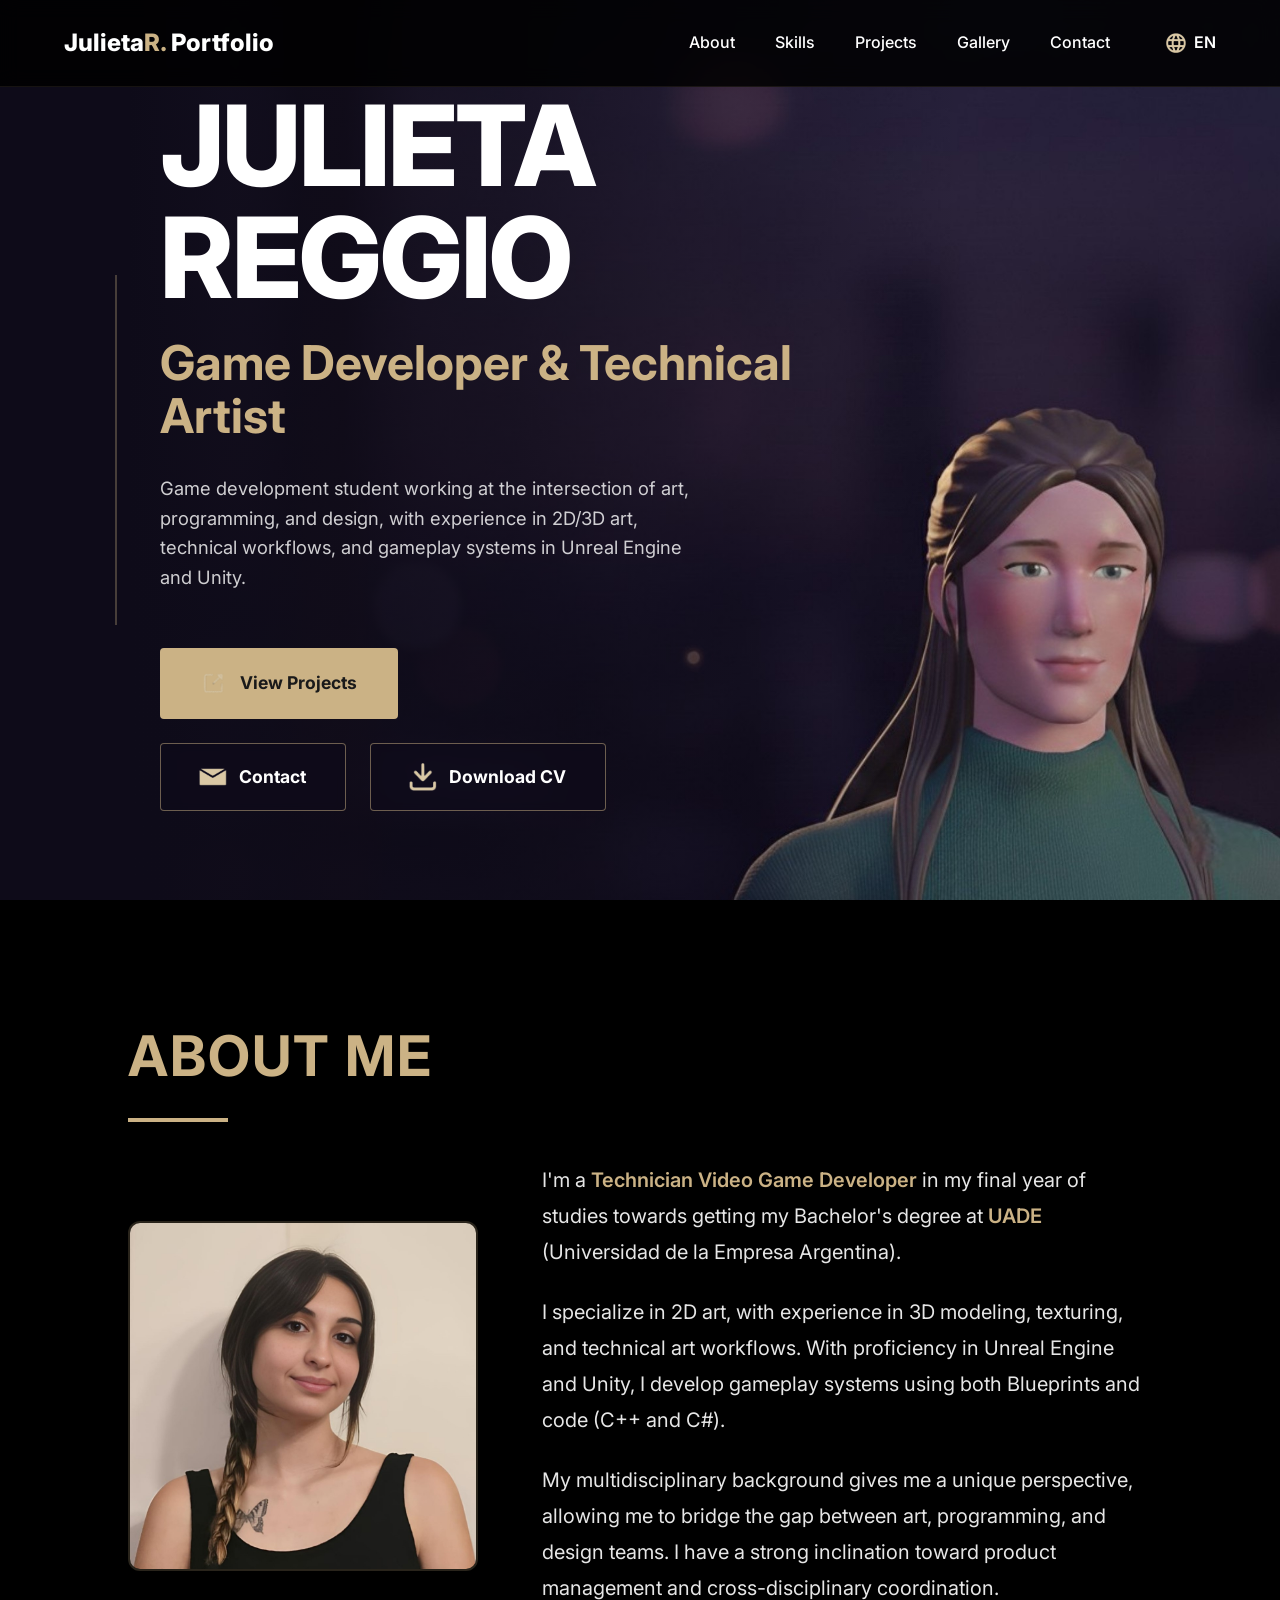
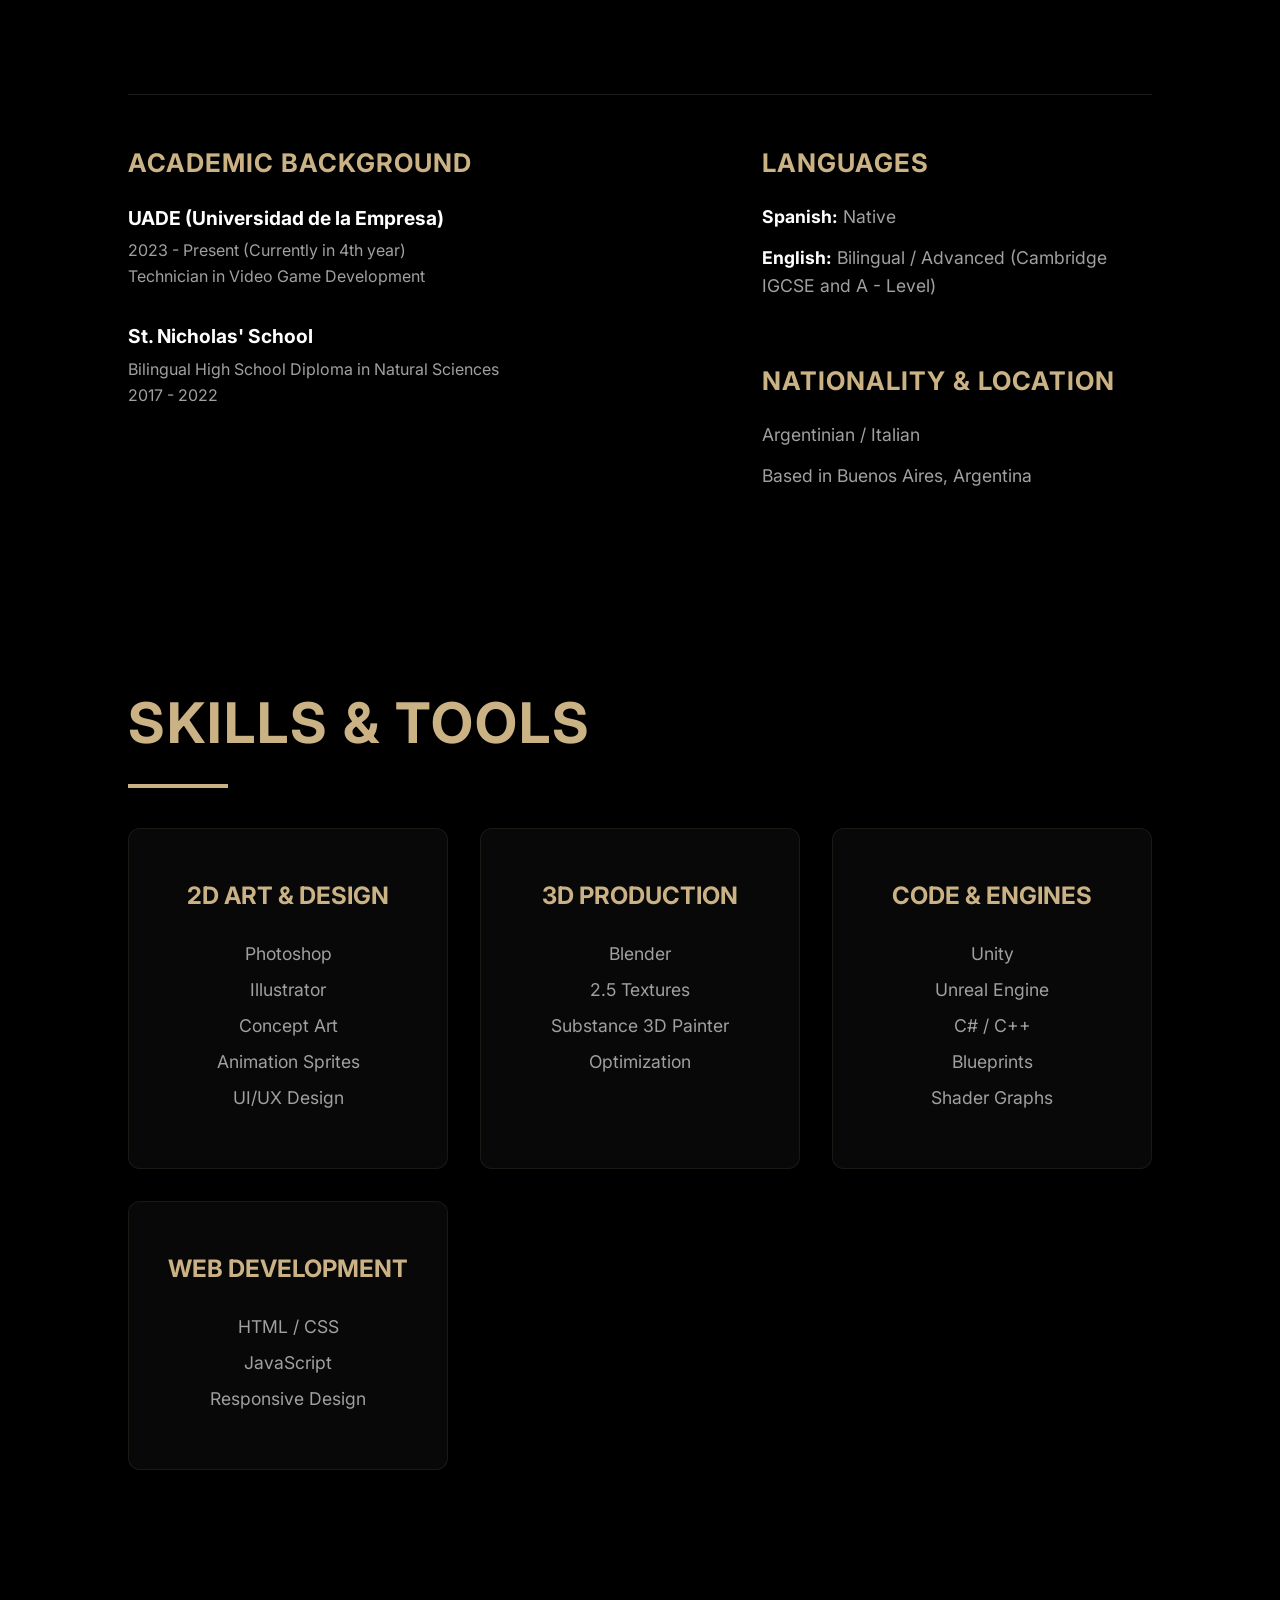
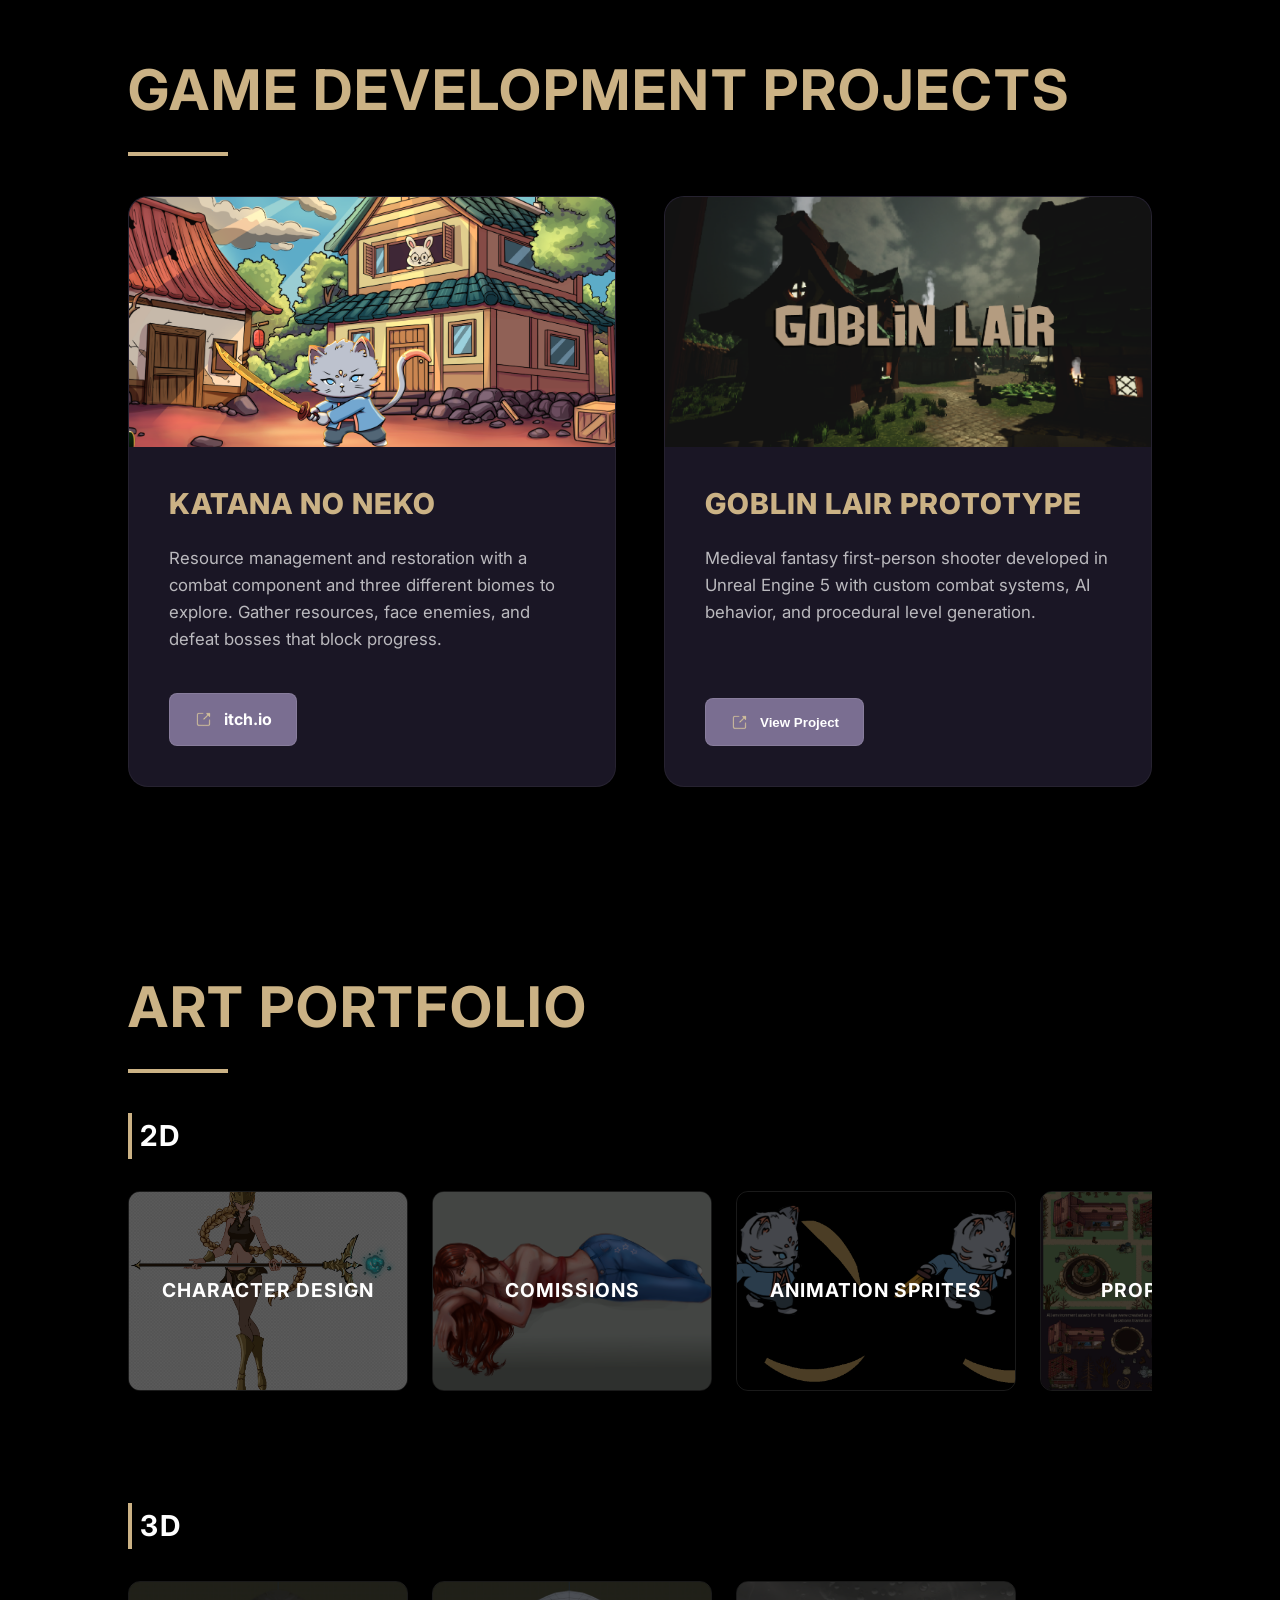
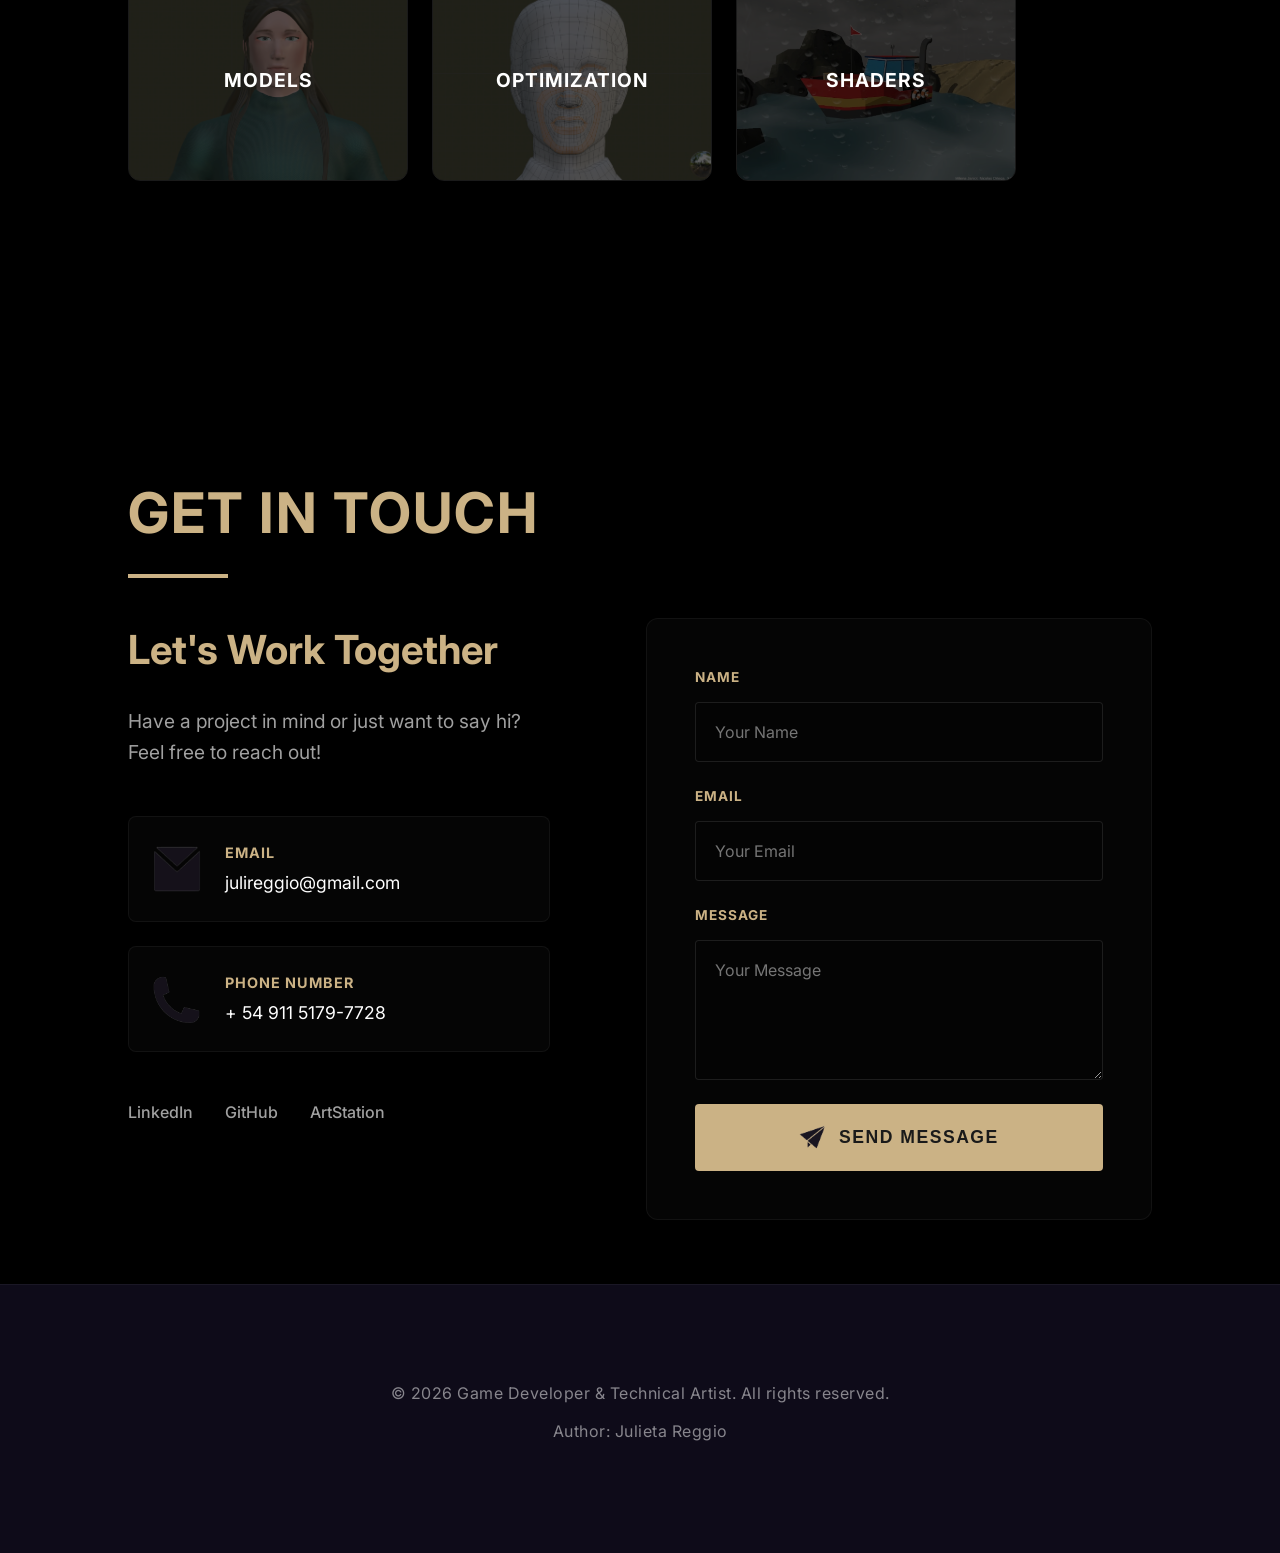
==== index.html @ 437dd0b8 "more updates" ====
<!DOCTYPE html>
<html lang="en">

<head>
    <meta charset="UTF-8">
    <meta name="viewport" content="width=device-width, initial-scale=1.0">
    <title>Julieta Reggio | Portfolio</title>
    <meta name="description"
        content="Technical Artist & Game Developer Portfolio of Julieta Reggio. Explore my projects in Game Development and Art.">
    <link rel="stylesheet" href="style.css">
</head>

<body>
    <header>
        <a href="#hero" class="logo" id="header-logo">
            Julieta<span>R.</span> Portfolio
        </a>
        <nav>
            <ul class="nav-links" id="nav-menu">
                <li><a href="#about">About</a></li>
                <li><a href="#skills">Skills</a></li>
                <li><a href="#projects">Projects</a></li>
                <li><a href="#gallery">Gallery</a></li>
                <li><a href="#contact">Contact</a></li>
                <li class="lang-toggle">
                    <img src="img/icons/language_light.png" alt="Language" class="nav-icon">
                    EN
                </li>
            </ul>
            <div class="menu-toggle" id="mobile-menu">
                <span></span>
                <span></span>
                <span></span>
            </div>
        </nav>
    </header>

    <main>
        <!-- Hero Section -->
        <section class="hero" id="hero">
            <div class="side-line"></div>
            <div class="hero-content">
                <h1>JULIETA REGGIO</h1>
                <p class="subtitle">Game Developer & Technical Artist</p>
                <p class="description">Game development student working at the intersection of art, programming, and
                    design, with experience in 2D/3D art, technical workflows, and gameplay systems in Unreal Engine and
                    Unity.</p>

                <div class="hero-btns">
                    <div class="btn-row">
                        <a href="#projects" class="btn btn-primary">
                            <img src="img/icons/show_light.png" alt="Show" class="btn-icon">
                            View Projects
                        </a>
                    </div>
                    <div class="btn-row row-2">
                        <a href="#contact" class="btn btn-outline">
                            <img src="img/icons/mail_light.png" alt="Contact" class="btn-icon">
                            Contact
                        </a>
                        <a href="img/CV_JulietaReggio.pdf" class="btn btn-outline" download>
                            <img src="img/icons/download_light.png" alt="Download" class="btn-icon">
                            Download CV
                        </a>
                    </div>
                </div>
            </div>
        </section>

        <section id="about">
            <h2>About Me</h2>
            <div class="about-container">
                <div class="about-main">
                    <div class="about-image">
                        <img src="img/profilePicture.jpeg" alt="Julieta Reggio">
                    </div>
                    <div class="about-text">
                        <p>I'm a <strong>Technician Video Game Developer</strong> in my final year of studies towards
                            getting my Bachelor's degree at <strong>UADE</strong> (Universidad de la Empresa Argentina).
                        </p>
                        <p>I specialize in 2D art, with experience in 3D modeling, texturing, and technical art
                            workflows. With proficiency in Unreal Engine and Unity, I develop gameplay systems using
                            both Blueprints and code (C++ and C#).</p>
                        <p>My multidisciplinary background gives me a unique perspective, allowing me to bridge the gap
                            between art, programming, and design teams. I have a strong inclination toward product
                            management and cross-disciplinary coordination.</p>
                    </div>
                </div>

                <div class="about-details">
                    <div class="detail-group">
                        <h3>Academic Background</h3>
                        <div class="detail-item">
                            <h4>UADE (Universidad de la Empresa)</h4>
                            <p>2023 - Present (Currently in 4th year)</p>
                            <p>Technician in Video Game Development</p>
                        </div>
                        <div class="detail-item">
                            <h4>St. Nicholas' School</h4>
                            <p>Bilingual High School Diploma in Natural Sciences</p>
                            <p>2017 - 2022</p>
                        </div>
                    </div>

                    <div class="detail-column">
                        <div class="detail-group">
                            <h3>Languages</h3>
                            <ul>
                                <li><strong>Spanish:</strong> Native</li>
                                <li><strong>English:</strong> Bilingual / Advanced (Cambridge IGCSE and A - Level)</li>
                            </ul>
                        </div>
                        <div class="detail-group">
                            <h3>Nationality & Location</h3>
                            <ul>
                                <li>Argentinian / Italian</li>
                                <li>Based in Buenos Aires, Argentina</li>
                            </ul>
                        </div>
                    </div>
                </div>
            </div>
        </section>

        <!-- Skills Section -->
        <section id="skills">
            <h2>Skills & Tools</h2>
            <div class="skills-grid">
                <div class="skill-card">
                    <h3>2D Art & Design</h3>
                    <ul>
                        <li>Photoshop</li>
                        <li>Illustrator</li>
                        <li>Concept Art</li>
                        <li>Animation Sprites</li>
                        <li>UI/UX Design</li>
                    </ul>
                </div>
                <div class="skill-card">
                    <h3>3D Production</h3>
                    <ul>
                        <li>Blender</li>
                        <li>2.5 Textures</li>
                        <li>Substance 3D Painter</li>
                        <li>Optimization</li>
                    </ul>
                </div>
                <div class="skill-card">
                    <h3>Code & Engines</h3>
                    <ul>
                        <li>Unity</li>
                        <li>Unreal Engine</li>
                        <li>C# / C++</li>
                        <li>Blueprints</li>
                        <li>Shader Graphs</li>
                    </ul>
                </div>
                <div class="skill-card">
                    <h3>Web Development</h3>
                    <ul>
                        <li>HTML / CSS</li>
                        <li>JavaScript</li>
                        <li>Responsive Design</li>
                    </ul>
                </div>
            </div>
        </section>

        <!-- Projects Section -->
        <section id="projects">
            <h2>Game Development Projects</h2>
            <div class="projects-grid">
                <div class="project-card" data-title="KATANA NO NEKO" data-img="img/prototypes/knk.png"
                    data-purpose="Resource management and restoration with a combat component and three different biomes to explore. Gather resources, face enemies, and defeat bosses that block progress."
                    data-addition="I was responsible for the entire art pipeline, from concept art and visual design to producing all in-game assets and sprite animations. I also created visual effects using Unity’s particle system and contributed to programming features such as the restoration and inventory systems."
                    data-tools="Unity, C#, Photoshop, Medibang Paint Pro, Particle Systems">
                    <div class="project-img">
                        <img src="img/prototypes/knk.png" alt="Katana No Neko">
                    </div>
                    <div class="project-info">
                        <h3>KATANA NO NEKO</h3>
                        <p>Resource management and restoration with a combat component and three different biomes to
                            explore. Gather resources, face enemies, and defeat bosses that block progress.</p>
                        <a href="https://pablitoort.itch.io/katana-no-neko" target="_blank" class="btn-project">
                            <img src="img/icons/show_light.png" alt="Show" class="btn-icon">
                            itch.io
                        </a>
                    </div>
                </div>
                <div class="project-card" data-title="GOBLIN LAIR PROTOTYPE" data-img="img/prototypes/goblinLair.png"
                    data-purpose="Create a fast-paced FPS dungeon crawler with a focus on smart AI behavior and replayability through procedural generation."
                    data-addition="I developed the custom combat systems and the AI logic for variety of enemy types. I also designed the modular environment kits used for the procedural level generation."
                    data-tools="Unreal Engine 5, Blueprints, C++, ZBrush, Maya">
                    <div class="project-img">
                        <img src="img/prototypes/goblinLair.png" alt="Goblin Lair Prototype">
                    </div>
                    <div class="project-info">
                        <h3>GOBLIN LAIR PROTOTYPE</h3>
                        <p>Medieval fantasy first-person shooter developed in Unreal Engine 5 with custom combat
                            systems, AI behavior, and procedural level generation.</p>
                        <button class="btn-project">
                            <img src="img/icons/show_light.png" alt="Show" class="btn-icon">
                            View Project
                        </button>
                    </div>
                </div>
            </div>
        </section>

        <!-- Art Portfolio Section -->
        <section id="gallery">
            <h2>Art Portfolio</h2>

            <div class="gallery-category">
                <h3 class="category-title">2D</h3>
                <div class="gallery-scroll">
                    <div class="gallery-item" data-category="character"
                        data-images='["img/art/2d/CharacterDesign/concept.png", "img/art/2d/CharacterDesign/concept0.png", "img/art/2d/CharacterDesign/conceptCats.jpeg", "img/art/2d/CharacterDesign/oc jewler.png", "img/art/2d/CharacterDesign/turnaround.png", "img/art/2d/CharacterDesign/turnaround0.png"]'>
                        <img src="img/art/2d/CharacterDesign/concept.png" alt="Character Design">
                        <div class="gallery-overlay"><span>Character Design</span></div>
                    </div>
                    <div class="gallery-item" data-category="comissions"
                        data-images='["img/art/2d/Comissions/girl.png", "img/art/2d/Comissions/choso.png", "img/art/2d/Comissions/kain.png", "img/art/2d/Comissions/rafa.png", "img/art/2d/Comissions/robin.jpeg"]'>
                        <img src="img/art/2d/Comissions/girl.png" alt="Comissions">
                        <div class="gallery-overlay"><span>Comissions</span></div>
                    </div>
                    <div class="gallery-item" data-category="animation"
                        data-images='["img/art/2d/AnimationSprite/1.png", "img/art/2d/AnimationSprite/2.png", "img/art/2d/AnimationSprite/3.png", "img/art/2d/AnimationSprite/4.png", "img/art/2d/AnimationSprite/5.png", "img/art/2d/AnimationSprite/6.png"]'>
                        <img src="img/art/2d/AnimationSprite/1.png" alt="Animation Sprites">
                        <div class="gallery-overlay"><span>Animation Sprites</span></div>
                    </div>
                    <div class="gallery-item" data-category="props"
                        data-images='["img/art/2d/PropAssets/villageAssets.png", "img/art/2d/PropAssets/biomsAssets.png"]'>
                        <img src="img/art/2d/PropAssets/villageAssets.png" alt="Prop / Assets">
                        <div class="gallery-overlay"><span>Prop / Assets</span></div>
                    </div>
                    <div class="gallery-item" data-category="covers"
                        data-images='["img/art/2d/Covers/astro.png", "img/art/2d/Covers/environment.jpeg", "img/art/2d/Covers/knk.png"]'>
                        <img src="img/art/2d/Covers/astro.png" alt="SplashScreens / Covers">
                        <div class="gallery-overlay"><span>SplashScreens / Covers</span></div>
                    </div>
                </div>
            </div>

            <div class="gallery-category">
                <h3 class="category-title">3D</h3>
                <div class="gallery-scroll">
                    <div class="gallery-item" data-category="models"
                        data-images='["img/art/3d/Models/Character0.png", "img/art/3d/Models/Character1.png", "img/art/3d/Models/Character2.png", "img/art/3d/Models/Character4.png", "img/art/3d/Models/Character5.png", "img/art/3d/Models/Helicopter0.png", "img/art/3d/Models/HelicopterViews.png", "img/art/3d/Models/heliVideo.mp4", "img/art/3d/Models/Jaw0.png", "img/art/3d/Models/Jaw1.png"]'>
                        <img src="img/art/3d/Models/Character0.png" alt="Models">
                        <div class="gallery-overlay"><span>Models</span></div>
                    </div>
                    <div class="gallery-item" data-category="optimization"
                        data-images='["img/art/3d/Optimization/Retopo0.png", "img/art/3d/Optimization/Retopo1.png", "img/art/3d/Optimization/Retopo2.png"]'>
                        <img src="img/art/3d/Optimization/Retopo0.png" alt="Optimization">
                        <div class="gallery-overlay"><span>Optimization</span></div>
                    </div>
                    <div class="gallery-item" data-category="shaders"
                        data-images='["img/art/3d/Shaders/WaterfallScene.mp4", "img/art/3d/Shaders/BoatScene.mp4"]'>
                        <img src="img/art/3d/Shaders/coverShaders.png" alt="Shaders">
                        <div class="gallery-overlay"><span>Shaders</span></div>
                    </div>
                </div>
            </div>
        </section>

        <!-- Contact Section -->
        <section id="contact">
            <h2>Get in Touch</h2>
            <div class="contact-container">
                <div class="contact-info">
                    <h3>Let's Work Together</h3>
                    <p>Have a project in mind or just want to say hi? Feel free to reach out!</p>

                    <div class="contact-cards">
                        <div class="contact-item">
                            <img src="img/icons/mail_dark.png" alt="Email" class="contact-icon">
                            <div>
                                <h4>Email</h4>
                                <p>julireggio@gmail.com</p>
                            </div>
                        </div>
                        <div class="contact-item">
                            <img src="img/icons/phone_dark.png" alt="Phone" class="contact-icon">
                            <div>
                                <h4>Phone Number</h4>
                                <p>+ 54 911 5179-7728</p>
                            </div>
                        </div>
                    </div>

                    <div class="social-links">
                        <a href="https://www.linkedin.com/in/julieta-reggio-ba4213351" target="_blank">LinkedIn</a>
                        <a href="https://github.com/jujuReggio" target="_blank">GitHub</a>
                        <a href="#" target="_blank">ArtStation</a>
                    </div>
                </div>
                <form action="https://formspree.io/f/xpqyzdgo" method="POST" class="contact-form">
                    <div class="form-group">
                        <label for="name">Name</label>
                        <input type="text" id="name" name="name" placeholder="Your Name" required>
                    </div>
                    <div class="form-group">
                        <label for="email">Email</label>
                        <input type="email" id="email" name="email" placeholder="Your Email" required>
                    </div>
                    <div class="form-group">
                        <label for="message">Message</label>
                        <textarea id="message" name="message" rows="5" placeholder="Your Message" required></textarea>
                    </div>
                    <button type="submit" class="btn-submit">
                        <img src="img/icons/send_dark.png" alt="Send" class="btn-icon">
                        Send Message
                    </button>
                </form>
            </div>
        </section>
    </main>

    <footer>
        <div class="footer-content">
            <p>&copy; 2026 Game Developer & Technical Artist. All rights reserved.</p>
            <p>Author: Julieta Reggio</p>
        </div>
    </footer>

    <!-- Lightbox Modal -->
    <div class="lightbox" id="lightbox">
        <span class="lightbox-close" id="lightbox-close">&times;</span>
        <button class="lightbox-prev" id="lightbox-prev">&#10094;</button>
        <div class="lightbox-content">
            <img src="" id="lightbox-img" alt="Enlarged View">
            <video id="lightbox-video" controls muted loop
                style="display: none; max-width: 100%; max-height: 80vh; border-radius: 4px; box-shadow: 0 0 50px rgba(0,0,0,0.5);"></video>
            <div id="lightbox-caption"></div>
        </div>
        <button class="lightbox-next" id="lightbox-next">&#10095;</button>
    </div>

    <!-- Project Detailed Modal -->
    <div class="project-modal" id="project-modal">
        <div class="modal-container">
            <span class="modal-close" id="modal-close">&times;</span>
            <div class="modal-content">
                <div class="modal-left">
                    <img src="" id="modal-img" alt="Project Image">
                </div>
                <div class="modal-right">
                    <h3 id="modal-title">Project Title</h3>
                    <div class="modal-section">
                        <h4>Short Description</h4>
                        <p id="modal-purpose">Project purpose goes here.</p>
                    </div>
                    <div class="modal-section">
                        <h4>My Addition</h4>
                        <p id="modal-addition">My specific contribution goes here.</p>
                    </div>
                    <div class="modal-section">
                        <h4>Tools Used</h4>
                        <p id="modal-tools" class="tools-list">Tools list goes here.</p>
                    </div>
                </div>
            </div>
        </div>
    </div>

    <script src="script.js"></script>
</body>

</html>
---- style.css ----
@import url('https://fonts.googleapis.com/css2?family=Inter:wght@300;400;600;700;800&display=swap');

:root {
    --bg-color: #000000;
    --text-primary: #ffffff;
    --text-secondary: #a0a0a0;
    --accent-color: #CBB285;
    --header-bg: rgba(0, 0, 0, 0.85);
    --font-main: 'Inter', sans-serif;
    --transition: all 0.3s ease;
}

* {
    margin: 0;
    padding: 0;
    box-sizing: border-box;
}

html {
    scroll-behavior: smooth;
}

body {
    background-color: var(--bg-color);
    color: var(--text-primary);
    font-family: var(--font-main);
    line-height: 1.6;
    overflow-x: hidden;
}

/* Animations */
.reveal {
    opacity: 0;
    transform: translateY(30px);
    transition: all 0.8s ease-out;
}

.reveal.visible {
    opacity: 1;
    transform: translateY(0);
}

/* Header & Navigation */
header {
    position: fixed;
    top: 0;
    left: 0;
    width: 100%;
    background: var(--header-bg);
    backdrop-filter: blur(10px);
    z-index: 1000;
    padding: 1.5rem 5%;
    display: flex;
    justify-content: space-between;
    align-items: center;
    border-bottom: 1px solid rgba(203, 178, 133, 0.1);
}

.logo {
    font-size: 1.5rem;
    font-weight: 800;
    color: var(--text-primary);
    cursor: pointer;
    text-decoration: none;
    transition: var(--transition);
}

.logo span {
    color: var(--accent-color);
}

.logo:hover {
    opacity: 0.8;
}

.nav-links {
    display: flex;
    gap: 2.5rem;
    list-style: none;
    align-items: center;
}

.lang-toggle {
    display: flex;
    align-items: center;
    gap: 8px;
    font-weight: 600;
    cursor: pointer;
    margin-left: 1rem;
    transition: var(--transition);
}

.lang-toggle:hover {
    color: var(--accent-color);
}

.nav-icon {
    width: 20px;
    height: 20px;
}

.nav-links a {
    text-decoration: none;
    color: var(--text-primary);
    font-weight: 500;
    font-size: 1rem;
    transition: var(--transition);
    position: relative;
}

.nav-links a::after {
    content: '';
    position: absolute;
    bottom: -5px;
    left: 0;
    width: 0;
    height: 2px;
    background: var(--accent-color);
    transition: var(--transition);
}

.nav-links a:hover {
    color: var(--accent-color);
}

.nav-links a:hover::after {
    width: 100%;
}

/* Mobile Menu */
.menu-toggle {
    display: none;
    flex-direction: column;
    gap: 6px;
    cursor: pointer;
    z-index: 1001;
}

.menu-toggle span {
    width: 30px;
    height: 3px;
    background: var(--text-primary);
    border-radius: 2px;
    transition: var(--transition);
}

/* Hero Section */
.hero {
    min-height: 100vh;
    width: 100%;
    display: flex;
    align-items: center;
    padding: 0 10%;
    background: linear-gradient(to right, rgba(14, 11, 25, 1) 10%, rgba(14, 11, 25, 0.7) 40%, rgba(14, 11, 25, 0) 75%), url('img/Hero.jpg') center center / cover no-repeat;
    position: relative;
    overflow: hidden;
}

.side-line {
    position: absolute;
    left: 9%;
    top: 50%;
    transform: translateY(-50%);
    width: 2px;
    height: 350px;
    background: rgba(203, 178, 133, 0.3);
}

.hero-content {
    max-width: 750px;
    text-align: left;
    z-index: 2;
    padding-left: 2rem;
}

.hero h1 {
    font-size: clamp(4rem, 10vw, 7rem);
    font-weight: 800;
    line-height: 1;
    letter-spacing: -2px;
    margin-bottom: 1.5rem;
    text-transform: uppercase;
    color: var(--text-primary);
}

.hero .subtitle {
    font-size: clamp(2rem, 4vw, 3rem);
    color: var(--accent-color);
    font-weight: 700;
    margin-bottom: 2rem;
    line-height: 1.1;
    text-transform: capitalize;
}

.hero .description {
    font-size: 1.15rem;
    color: rgba(255, 255, 255, 0.8);
    max-width: 550px;
    margin-bottom: 3.5rem;
    line-height: 1.6;
    font-weight: 400;
}

.hero-btns {
    display: flex;
    flex-direction: column;
    gap: 1.5rem;
}

.btn-row {
    display: flex;
    gap: 1.5rem;
}

.btn {
    display: flex;
    align-items: center;
    justify-content: center;
    gap: 12px;
    padding: 1.2rem 2.4rem;
    text-decoration: none;
    font-weight: 700;
    font-size: 1.1rem;
    border-radius: 4px;
    transition: var(--transition);
    cursor: pointer;
    text-transform: none;
}

.btn-primary {
    background: var(--accent-color);
    color: #1a1a1a;
    border: 2px solid var(--accent-color);
}

.btn-primary:hover {
    background: transparent;
    color: var(--accent-color);
    transform: translateY(-3px);
}

.btn-outline {
    border: 1px solid rgba(203, 178, 133, 0.5);
    color: var(--text-primary);
    background: rgba(14, 11, 25, 0.6);
    backdrop-filter: blur(5px);
}

.btn-outline:hover {
    border-color: var(--accent-color);
    background: rgba(203, 178, 133, 0.1);
    transform: translateY(-3px);
}

.btn-icon {
    width: 28px;
    height: 28px;
    object-fit: contain;
}

/* Projects Grid */
.projects-grid {
    display: grid;
    grid-template-columns: repeat(auto-fit, minmax(280px, 1fr));
    gap: 3rem;
}

.project-card {
    background: #1a1625;
    border-radius: 20px;
    overflow: hidden;
    display: flex;
    flex-direction: column;
    border: 1px solid rgba(255, 255, 255, 0.05);
    transition: var(--transition);
    height: 100%;
}

.project-card:hover {
    transform: translateY(-10px);
    box-shadow: 0 20px 40px rgba(0, 0, 0, 0.4);
    border-color: rgba(203, 178, 133, 0.2);
}

.project-img {
    width: 100%;
    height: 250px;
    overflow: hidden;
}

.project-img img {
    width: 100%;
    height: 100%;
    object-fit: cover;
    transition: var(--transition);
}

.project-card:hover .project-img img {
    transform: scale(1.05);
}

.project-info {
    padding: 2.5rem;
    display: flex;
    flex-direction: column;
    gap: 1.5rem;
    flex-grow: 1;
}

.project-info h3 {
    color: var(--accent-color);
    font-size: 1.8rem;
    font-weight: 800;
    line-height: 1.2;
    text-transform: uppercase;
    letter-spacing: 1px;
}

.project-info p {
    color: rgba(255, 255, 255, 0.7);
    font-size: 1.05rem;
    line-height: 1.6;
    margin-bottom: 1rem;
    flex-grow: 1;
}

.btn-project {
    display: inline-flex;
    align-items: center;
    gap: 10px;
    background: #7a6e91;
    color: white;
    text-decoration: none;
    padding: 0.8rem 1.5rem;
    border-radius: 8px;
    font-weight: 700;
    width: fit-content;
    transition: var(--transition);
    border: 1px solid rgba(255, 255, 255, 0.1);
}

.btn-project:hover {
    background: #8e82a8;
    transform: scale(1.05);
}

.btn-project .btn-icon {
    width: 20px;
    height: 20px;
}

/* Art Gallery Styling */
.gallery-category {
    margin-bottom: 5rem;
}

.category-title {
    font-size: 1.8rem;
    color: var(--text-primary);
    margin-bottom: 2rem;
    text-transform: uppercase;
    letter-spacing: 2px;
    padding-left: 0.5rem;
    border-left: 4px solid var(--accent-color);
}

.gallery-scroll {
    display: flex;
    gap: 1.5rem;
    overflow-x: auto;
    padding-bottom: 2rem;
    scrollbar-width: thin;
    scrollbar-color: var(--accent-color) rgba(255, 255, 255, 0.05);
}

.gallery-scroll::-webkit-scrollbar {
    height: 8px;
}

.gallery-scroll::-webkit-scrollbar-track {
    background: rgba(255, 255, 255, 0.05);
    border-radius: 10px;
}

.gallery-scroll::-webkit-scrollbar-thumb {
    background: var(--accent-color);
    border-radius: 10px;
}

.gallery-item {
    flex: 0 0 280px;
    height: 200px;
    position: relative;
    border-radius: 12px;
    overflow: hidden;
    cursor: pointer;
    border: 1px solid rgba(255, 255, 255, 0.1);
    transition: var(--transition);
}

.gallery-item img {
    width: 100%;
    height: 100%;
    object-fit: cover;
    filter: brightness(0.6);
    transition: var(--transition);
}

.gallery-overlay {
    position: absolute;
    top: 0;
    left: 0;
    width: 100%;
    height: 100%;
    background: rgba(0, 0, 0, 0.4);
    display: flex;
    align-items: center;
    justify-content: center;
    transition: var(--transition);
}

.gallery-overlay span {
    color: var(--text-primary);
    font-size: 1.2rem;
    font-weight: 700;
    text-transform: uppercase;
    letter-spacing: 1px;
    text-align: center;
    padding: 0 1rem;
    pointer-events: none;
}

.gallery-item:hover img {
    filter: brightness(0.8) scale(1.05);
}

.gallery-item:hover .gallery-overlay {
    background: rgba(0, 0, 0, 0.2);
}

/* Lightbox Styling */
.lightbox {
    display: none;
    position: fixed;
    z-index: 2000;
    left: 0;
    top: 0;
    width: 100%;
    height: 100%;
    background-color: rgba(0, 0, 0, 0.95);
    backdrop-filter: blur(10px);
    justify-content: center;
    align-items: center;
}

.lightbox-content {
    max-width: 85%;
    max-height: 85%;
    position: relative;
    display: flex;
    flex-direction: column;
    align-items: center;
}

#lightbox-img {
    max-width: 100%;
    max-height: 80vh;
    border-radius: 4px;
    box-shadow: 0 0 50px rgba(0, 0, 0, 0.5);
    animation: zoomIn 0.3s ease;
}

#lightbox-caption {
    color: var(--accent-color);
    margin-top: 1.5rem;
    font-size: 1.5rem;
    font-weight: 700;
    text-transform: uppercase;
    letter-spacing: 2px;
}

.lightbox-close {
    position: absolute;
    top: 30px;
    right: 40px;
    color: white;
    font-size: 50px;
    font-weight: 300;
    cursor: pointer;
    transition: var(--transition);
}

.lightbox-close:hover {
    color: var(--accent-color);
    transform: scale(1.1);
}

.lightbox-prev,
.lightbox-next {
    position: absolute;
    top: 50%;
    transform: translateY(-50%);
    background: rgba(255, 255, 255, 0.05);
    border: 1px solid rgba(255, 255, 255, 0.1);
    color: white;
    font-size: 30px;
    padding: 20px;
    cursor: pointer;
    border-radius: 50%;
    transition: var(--transition);
    width: 70px;
    height: 70px;
    display: flex;
    align-items: center;
    justify-content: center;
}

.lightbox-prev {
    left: 40px;
}

.lightbox-next {
    right: 40px;
}

.lightbox-prev:hover,
.lightbox-next:hover {
    background: var(--accent-color);
    color: #000;
}

@keyframes zoomIn {
    from {
        transform: scale(0.9);
        opacity: 0;
    }

    to {
        transform: scale(1);
        opacity: 1;
    }
}

@media (max-width: 768px) {

    .lightbox-prev,
    .lightbox-next {
        padding: 10px;
        width: 50px;
        height: 50px;
        font-size: 20px;
    }

    .lightbox-prev {
        left: 10px;
    }

    .lightbox-next {
        right: 10px;
    }

    .lightbox-close {
        top: 10px;
        right: 20px;
    }
}

/* Section Common Styles */
section {
    padding: 7rem 10% 4rem 10%;
    min-height: auto;
}

h2 {
    font-size: 3.5rem;
    color: var(--accent-color);
    margin-bottom: 2.5rem;
    position: relative;
    text-transform: uppercase;
    letter-spacing: 2px;
}

h2::after {
    content: '';
    display: block;
    width: 100px;
    height: 4px;
    background: var(--accent-color);
    margin-top: 1rem;
}

/* About Section */
.about-container {
    display: flex;
    flex-direction: column;
    gap: 4rem;
}

.about-main {
    display: grid;
    grid-template-columns: 350px 1fr;
    gap: 4rem;
    align-items: center;
}

.about-image {
    position: relative;
    border-radius: 12px;
    overflow: hidden;
    aspect-ratio: 1;
    border: 2px solid rgba(203, 178, 133, 0.2);
}

.about-image img {
    width: 100%;
    height: 100%;
    object-fit: cover;
}

.about-text p {
    font-size: 1.25rem;
    color: rgba(255, 255, 255, 0.9);
    margin-bottom: 1.5rem;
    line-height: 1.8;
}

.about-text strong {
    color: var(--accent-color);
    font-weight: 600;
}

.about-details {
    display: grid;
    grid-template-columns: 1.5fr 1fr;
    gap: 3rem;
    padding-top: 3rem;
    border-top: 1px solid rgba(255, 255, 255, 0.1);
}

.detail-column {
    display: flex;
    flex-direction: column;
    gap: 3rem;
}

.detail-group h3 {
    font-size: 1.6rem;
    color: var(--accent-color);
    margin-bottom: 1.2rem;
    text-transform: uppercase;
    letter-spacing: 1px;
}

.detail-item {
    margin-bottom: 2rem;
}

.detail-item h4 {
    font-size: 1.2rem;
    color: var(--text-primary);
    margin-bottom: 0.3rem;
}

.detail-item p {
    color: var(--text-secondary);
    font-size: 1rem;
}

.detail-group ul {
    list-style: none;
}

.detail-group li {
    margin-bottom: 0.8rem;
    color: var(--text-secondary);
    font-size: 1.1rem;
}

.detail-group li strong {
    color: var(--text-primary);
}

/* Skills Grid */
.skills-grid {
    display: grid;
    grid-template-columns: repeat(auto-fit, minmax(280px, 1fr));
    gap: 2rem;
}

.skill-card {
    background: rgba(255, 255, 255, 0.03);
    border: 1px solid rgba(203, 178, 133, 0.1);
    padding: 3rem 2rem;
    border-radius: 12px;
    text-align: center;
    transition: var(--transition);
    position: relative;
    overflow: hidden;
}

.skill-card::before {
    content: '';
    position: absolute;
    top: 0;
    left: 0;
    width: 100%;
    height: 3px;
    background: var(--accent-color);
    transform: scaleX(0);
    transition: var(--transition);
    transform-origin: left;
}

.skill-card:hover {
    background: rgba(255, 255, 255, 0.05);
    transform: translateY(-10px);
    border-color: rgba(203, 178, 133, 0.3);
}

.skill-card:hover::before {
    transform: scaleX(1);
}

.skill-card h3 {
    font-size: 1.5rem;
    color: var(--accent-color);
    margin-bottom: 1.5rem;
    text-transform: uppercase;
}

.skill-card ul {
    list-style: none;
    color: var(--text-secondary);
}

.skill-card li {
    margin-bottom: 0.5rem;
    font-size: 1.1rem;
}

/* Contact Section */
.contact-container {
    display: grid;
    grid-template-columns: 1fr 1.2fr;
    gap: 6rem;
    align-items: start;
}

.contact-info h3 {
    font-size: 2.5rem;
    margin-bottom: 1.5rem;
    color: var(--accent-color);
}

.contact-info p {
    color: var(--text-secondary);
    margin-bottom: 3rem;
    font-size: 1.2rem;
}

.contact-cards {
    display: flex;
    flex-direction: column;
    gap: 1.5rem;
    margin-bottom: 3rem;
}

.contact-item {
    display: flex;
    align-items: center;
    gap: 1.5rem;
    background: rgba(255, 255, 255, 0.02);
    border: 1px solid rgba(255, 255, 255, 0.05);
    padding: 1.5rem;
    border-radius: 8px;
    transition: var(--transition);
}

.contact-item:hover {
    background: rgba(255, 255, 255, 0.05);
    border-color: var(--accent-color);
}

.contact-icon {
    width: 48px;
    height: 48px;
    opacity: 0.8;
}

.contact-item h4 {
    font-size: 0.9rem;
    text-transform: uppercase;
    color: var(--accent-color);
    letter-spacing: 1px;
    margin-bottom: 0.3rem;
}

.contact-item p {
    margin-bottom: 0;
    font-size: 1.1rem;
    color: var(--text-primary);
}

.social-links {
    display: flex;
    gap: 2rem;
}

.social-links a {
    color: var(--text-secondary);
    font-size: 1rem;
    text-decoration: none;
    transition: var(--transition);
    font-weight: 500;
}

.social-links a:hover {
    color: var(--accent-color);
    transform: translateY(-2px);
}

.contact-form {
    display: flex;
    flex-direction: column;
    gap: 1.5rem;
    background: rgba(255, 255, 255, 0.02);
    padding: 3rem;
    border-radius: 12px;
    border: 1px solid rgba(255, 255, 255, 0.05);
}

.form-group {
    display: flex;
    flex-direction: column;
    gap: 0.8rem;
}

.form-group label {
    font-size: 0.85rem;
    font-weight: 700;
    color: var(--accent-color);
    text-transform: uppercase;
    letter-spacing: 1px;
}

.form-group input,
.form-group textarea {
    padding: 1.2rem;
    background: rgba(0, 0, 0, 0.2);
    border: 1px solid rgba(255, 255, 255, 0.1);
    color: var(--text-primary);
    border-radius: 4px;
    font-family: inherit;
    font-size: 1rem;
    transition: var(--transition);
}

.form-group input:focus,
.form-group textarea:focus {
    outline: none;
    border-color: var(--accent-color);
    background: rgba(0, 0, 0, 0.3);
}

.btn-submit {
    display: flex;
    align-items: center;
    justify-content: center;
    gap: 12px;
    background: var(--accent-color);
    color: #1a1a1a;
    border: none;
    padding: 1.2rem;
    font-weight: 800;
    cursor: pointer;
    text-transform: uppercase;
    letter-spacing: 1.5px;
    transition: var(--transition);
    border-radius: 4px;
    font-size: 1.1rem;
}

.btn-submit:hover {
    background: #e0c69d;
    transform: translateY(-3px);
    box-shadow: 0 10px 20px rgba(0, 0, 0, 0.2);
}

/* Footer Style */
footer {
    background: #0e0b19;
    padding: 6rem 10%;
    text-align: center;
    border-top: 1px solid rgba(255, 255, 255, 0.05);
}

.footer-content p {
    color: rgba(255, 255, 255, 0.5);
    font-size: 1rem;
    margin-bottom: 0.8rem;
    letter-spacing: 0.5px;
}

/* Responsive Styles */
@media (max-width: 992px) {
    .contact-container {
        grid-template-columns: 1fr;
    }
}

@media (max-width: 768px) {
    .about-main {
        grid-template-columns: 1fr;
        text-align: center;
        gap: 2rem;
    }

    .about-image {
        max-width: 300px;
        margin: 0 auto;
    }

    .about-details {
        grid-template-columns: 1fr;
        gap: 2rem;
    }

    .nav-links {
        position: fixed;
        right: -100%;
        top: 0;
        width: 70%;
        height: 100vh;
        background: var(--bg-color);
        flex-direction: column;
        justify-content: center;
        align-items: center;
        transition: 0.5s;
        box-shadow: -10px 0 30px rgba(0, 0, 0, 0.5);
    }

    .nav-links.active {
        right: 0;
    }

    .menu-toggle {
        display: flex;
    }

    .hero h1 {
        font-size: 3.5rem;
        letter-spacing: -1px;
    }

    .hero {
        padding: 0 5%;
        justify-content: center;
        text-align: center;
        background: linear-gradient(to top, rgba(14, 11, 25, 1) 20%, rgba(14, 11, 25, 0.4) 60%, rgba(14, 11, 25, 0.2) 100%), url('img/Hero.jpg') center center / cover no-repeat;
    }

    .hero-content {
        text-align: center;
    }

    .hero p {
        font-size: 1.4rem;
    }

    .hero-btns {
        flex-direction: column;
        width: 100%;
    }

    .btn {
        width: 100%;
        text-align: center;
    }

    section {
        padding: 4rem 5% 2rem 5%;
    }

    h2 {
        font-size: 2.5rem;
    }
}

@media (max-width: 500px) {
    header {
        padding: 1rem 5%;
    }

    .logo {
        font-size: 1.2rem;
    }

    .hero h1 {
        font-size: 2.5rem;
    }

    .hero .subtitle {
        font-size: 1.4rem;
    }

    .hero .description {
        font-size: 1rem;
        margin-bottom: 2rem;
    }

    .btn-row {
        flex-direction: column;
        gap: 1rem;
    }

    .about-image {
        max-width: 100%;
    }

    .projects-grid {
        grid-template-columns: 1fr;
    }

    .gallery-item {
        flex: 0 0 240px;
    }

    .contact-form {
        padding: 1.5rem;
    }

    .contact-info h3 {
        font-size: 1.8rem;
    }

    .nav-links {
        width: 85%;
    }
}

@media (max-width: 350px) {
    .hero h1 {
        font-size: 2rem;
    }

    .hero .subtitle {
        font-size: 1.2rem;
    }

    .gallery-item {
        flex: 0 0 220px;
    }

    .modal-container {
        border-radius: 12px;
    }

    .modal-right {
        padding: 1.5rem;
    }
}

/* Project Details Modal */
.project-modal {
    display: none;
    position: fixed;
    z-index: 2500;
    left: 0;
    top: 0;
    width: 100%;
    height: 100%;
    background-color: rgba(0, 0, 0, 0.9);
    backdrop-filter: blur(15px);
    justify-content: center;
    align-items: center;
    padding: 2rem;
}

.modal-container {
    background: #1a1625;
    width: 100%;
    max-width: 1100px;
    border-radius: 24px;
    position: relative;
    border: 1px solid rgba(255, 255, 255, 0.1);
    box-shadow: 0 30px 60px rgba(0, 0, 0, 0.5);
    overflow: hidden;
    animation: slideUp 0.4s ease;
}

.modal-close {
    position: absolute;
    top: 20px;
    right: 25px;
    color: white;
    font-size: 35px;
    cursor: pointer;
    z-index: 10;
    transition: var(--transition);
}

.modal-close:hover {
    color: var(--accent-color);
    transform: scale(1.1);
}

.modal-content {
    display: grid;
    grid-template-columns: 1.2fr 1fr;
    min-height: 500px;
}

.modal-left {
    width: 100%;
    height: 100%;
}

.modal-left img {
    width: 100%;
    height: 100%;
    object-fit: cover;
}

.modal-right {
    padding: 3.5rem;
    display: flex;
    flex-direction: column;
    gap: 2rem;
    overflow-y: auto;
    max-height: 85vh;
}

#modal-title {
    font-size: 2.2rem;
    color: var(--accent-color);
    text-transform: uppercase;
    font-weight: 800;
    line-height: 1.1;
    margin-bottom: 0.5rem;
}

.modal-section h4 {
    color: var(--text-primary);
    font-size: 1rem;
    text-transform: uppercase;
    letter-spacing: 1.5px;
    margin-bottom: 0.8rem;
    border-bottom: 2px solid var(--accent-color);
    width: fit-content;
    padding-bottom: 4px;
}

.modal-section p {
    color: rgba(255, 255, 255, 0.8);
    font-size: 1rem;
    line-height: 1.6;
}

.tools-list {
    color: var(--accent-color) !important;
    font-weight: 700;
    letter-spacing: 0.5px;
}

@keyframes slideUp {
    from {
        transform: translateY(50px);
        opacity: 0;
    }

    to {
        transform: translateY(0);
        opacity: 1;
    }
}

@media (max-width: 992px) {
    .modal-content {
        grid-template-columns: 1fr;
    }

    .modal-left {
        height: 250px;
    }

    .modal-right {
        padding: 2.5rem;
        max-height: 60vh;
    }

    #modal-title {
        font-size: 1.8rem;
    }
}
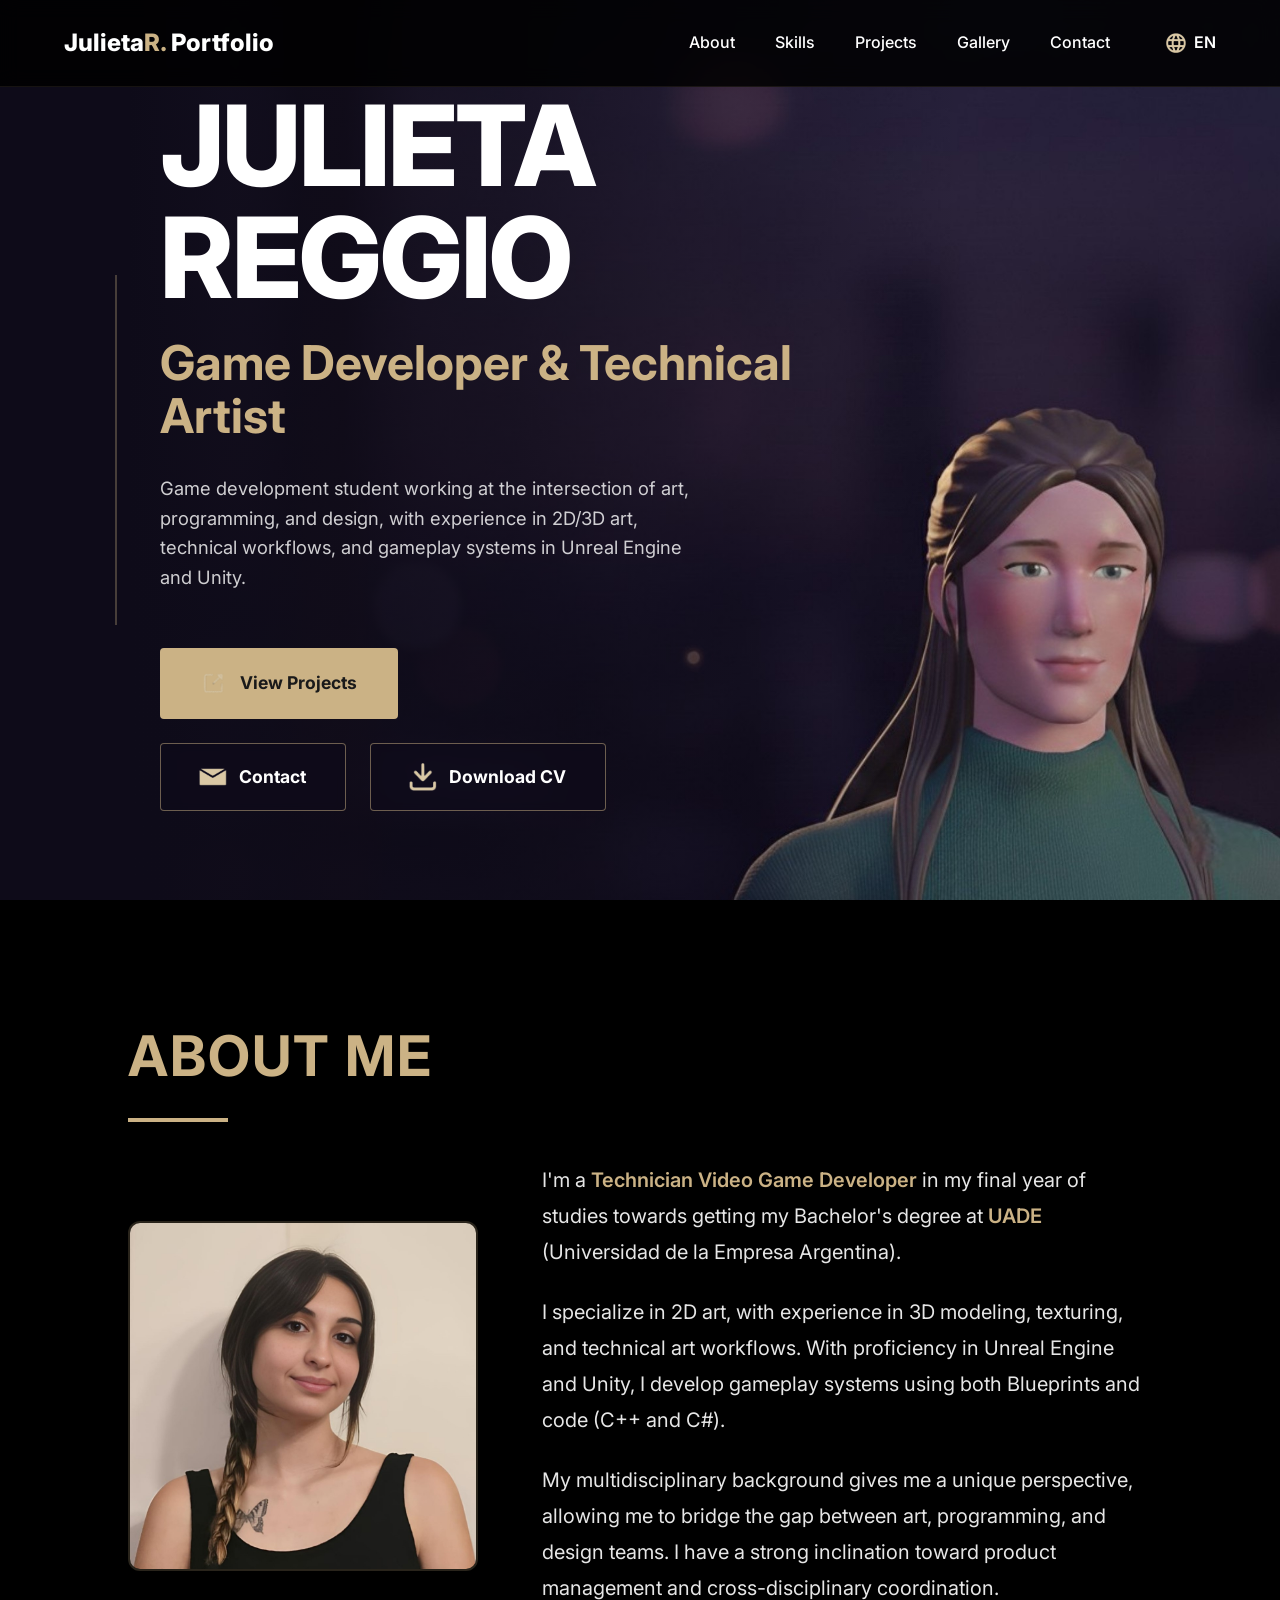
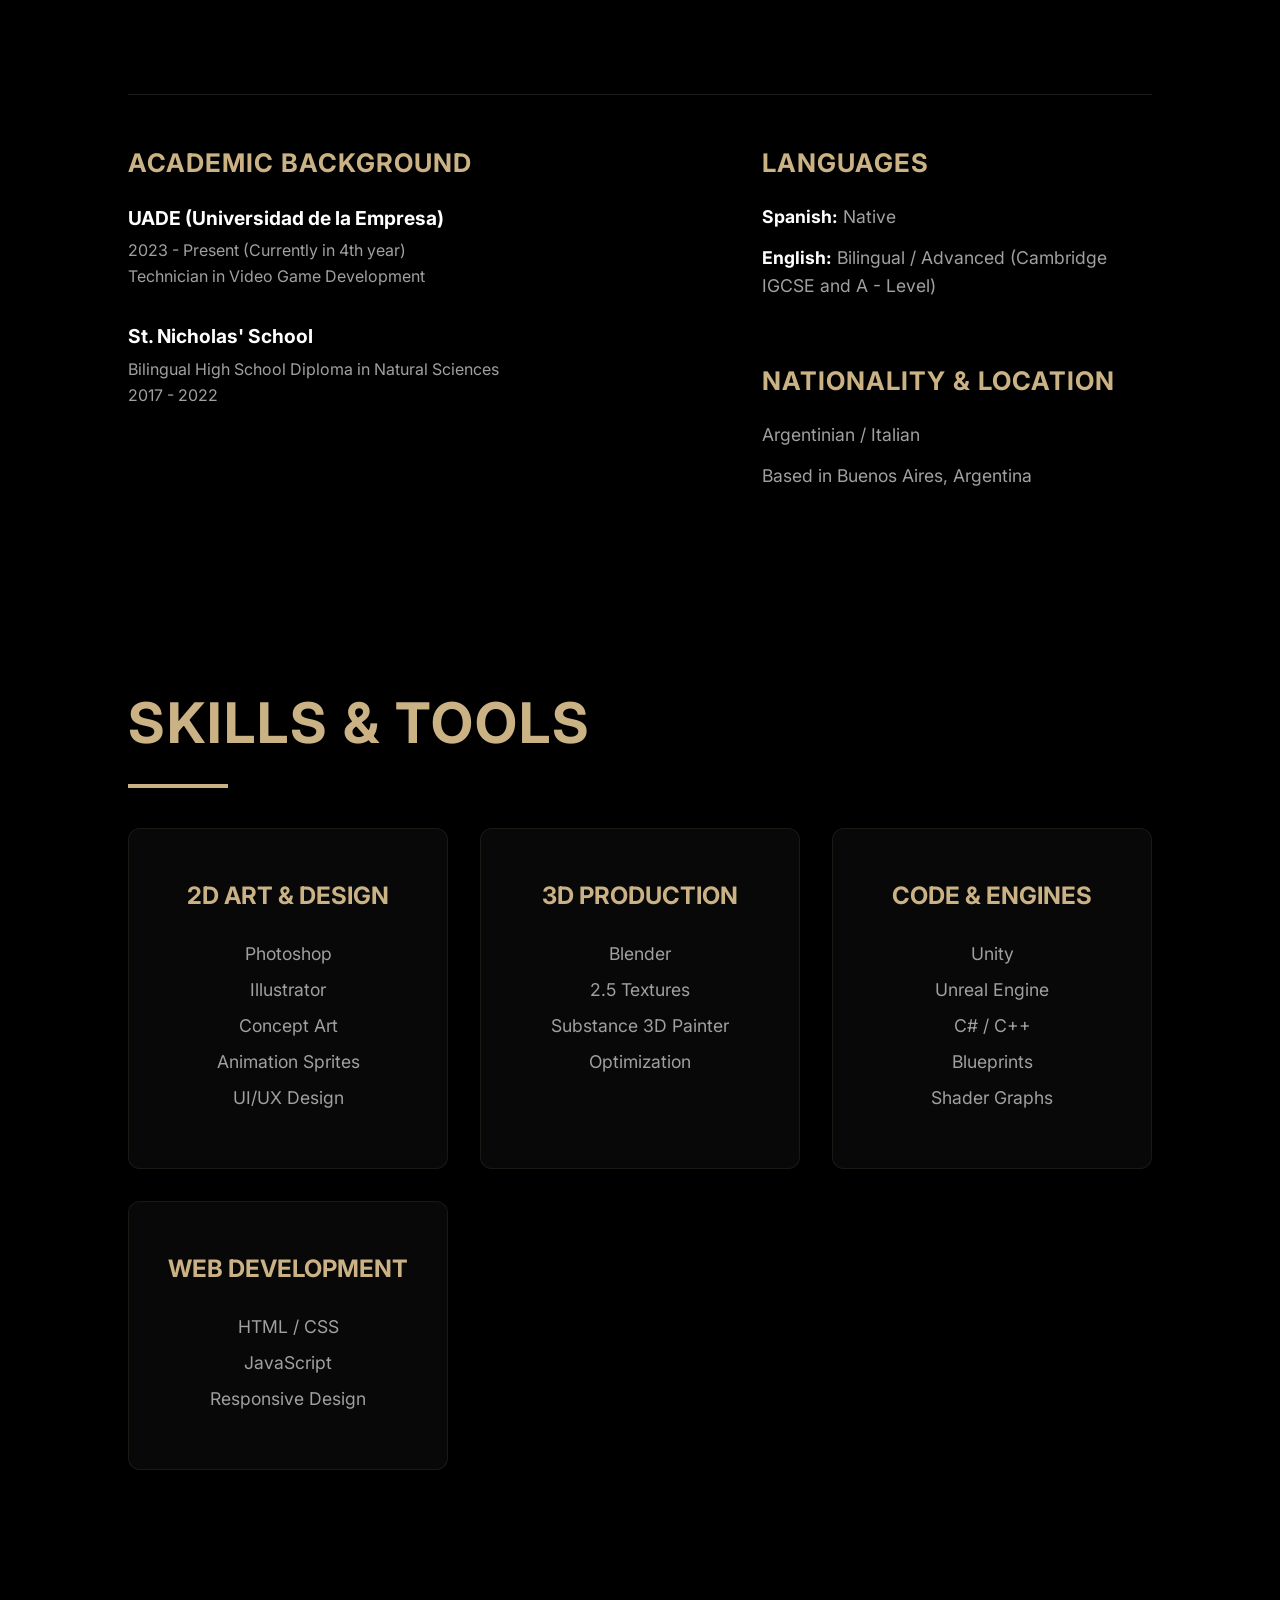
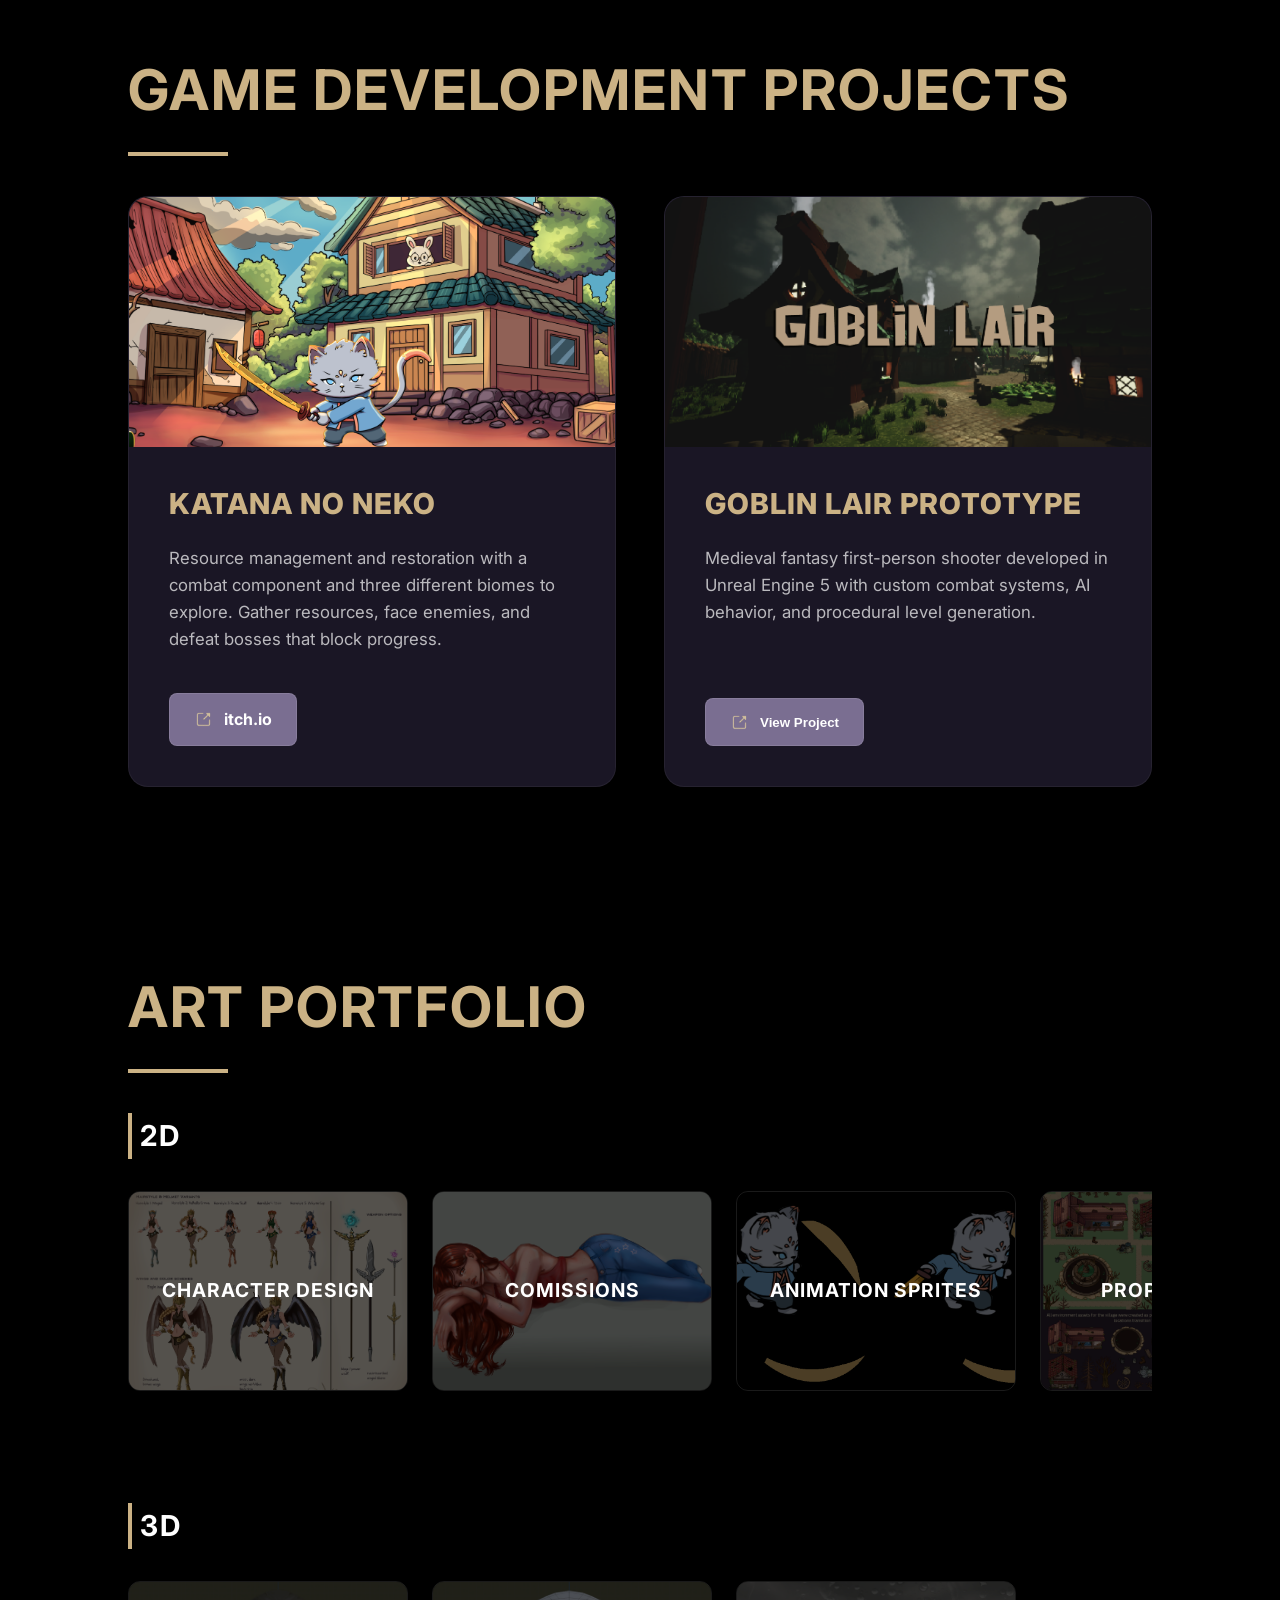
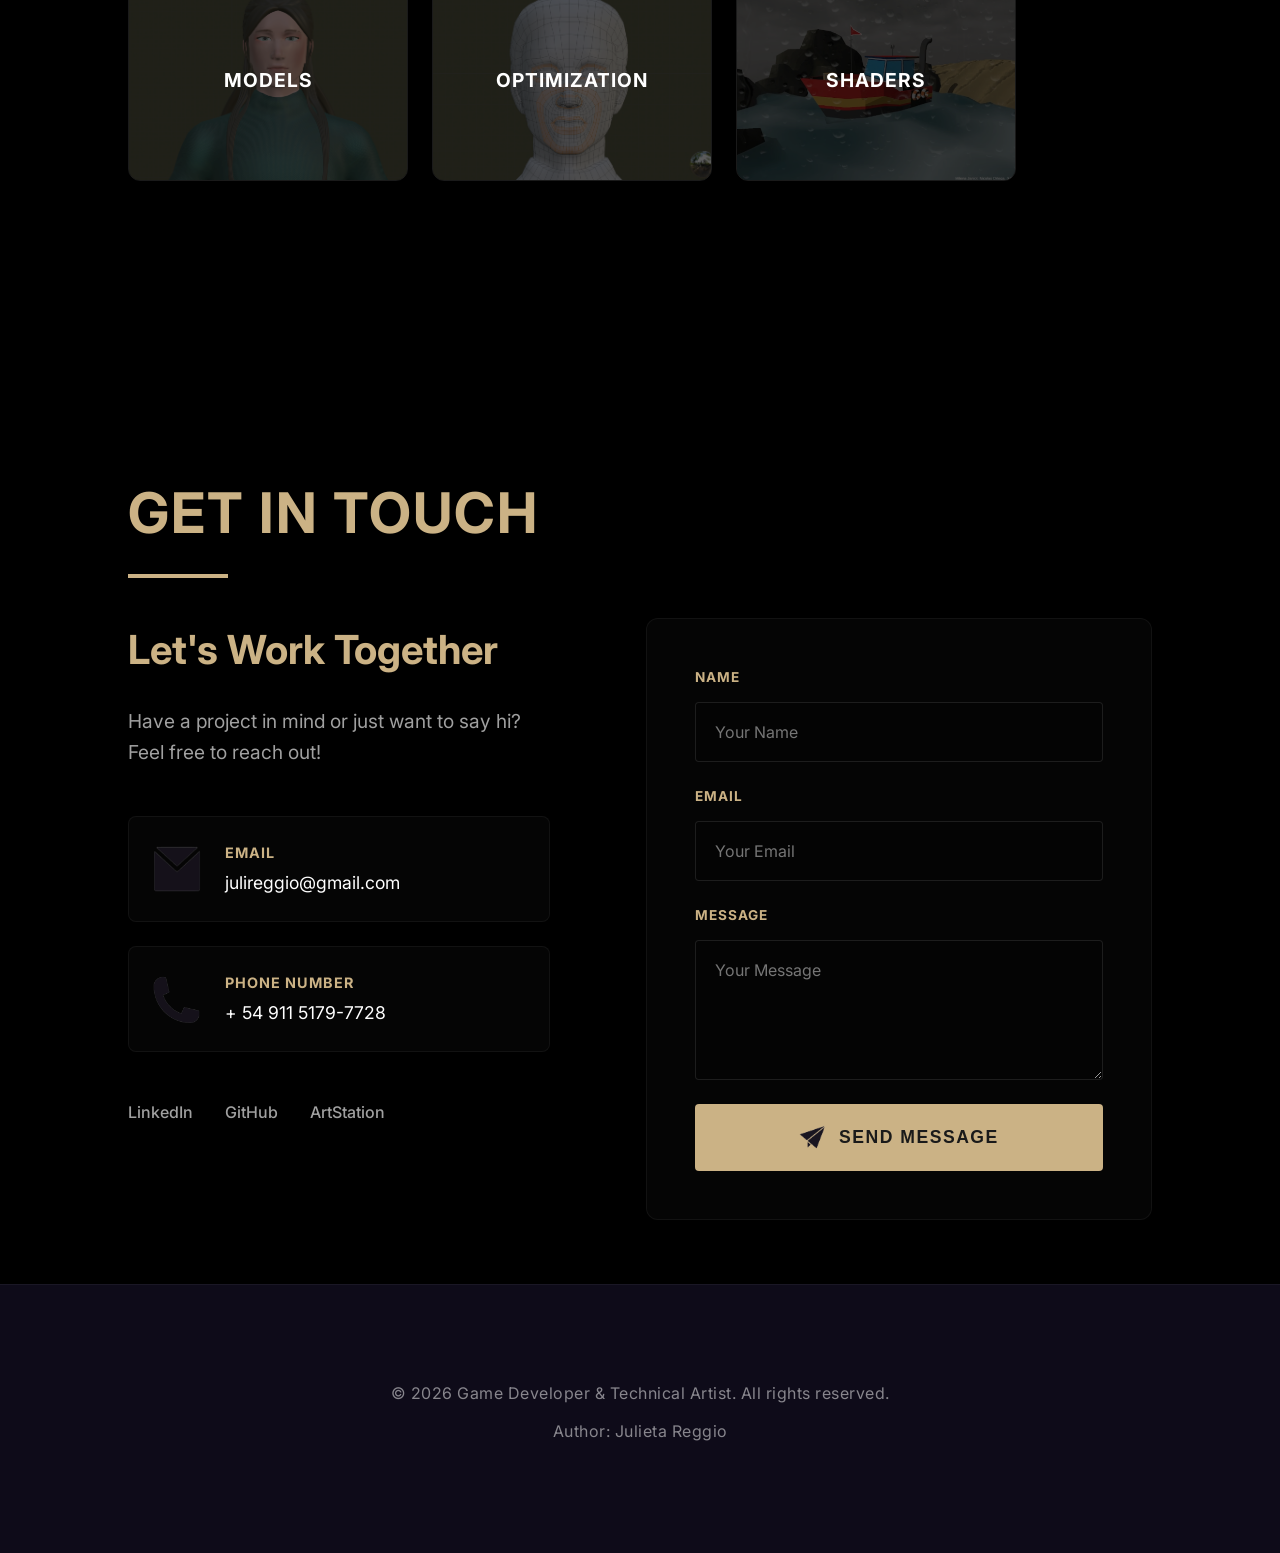
==== commit a239e025: "vakyrie" ====
--- a/index.html
+++ b/index.html
@@ -170,7 +170,7 @@
         <section id="projects">
             <h2>Game Development Projects</h2>
             <div class="projects-grid">
-                <div class="project-card" data-title="KATANA NO NEKO" data-img="img/prototypes/knk.png"
+                <div class="project-card" data-id="knk" data-title="KATANA NO NEKO" data-img="img/prototypes/knk.png"
                     data-purpose="Resource management and restoration with a combat component and three different biomes to explore. Gather resources, face enemies, and defeat bosses that block progress."
                     data-addition="I was responsible for the entire art pipeline, from concept art and visual design to producing all in-game assets and sprite animations. I also created visual effects using Unity’s particle system and contributed to programming features such as the restoration and inventory systems."
                     data-tools="Unity, C#, Photoshop, Medibang Paint Pro, Particle Systems">
@@ -187,10 +187,11 @@
                         </a>
                     </div>
                 </div>
-                <div class="project-card" data-title="GOBLIN LAIR PROTOTYPE" data-img="img/prototypes/goblinLair.png"
+                <div class="project-card" data-id="goblin" data-title="GOBLIN LAIR PROTOTYPE"
+                    data-img="img/prototypes/goblinLair.png"
                     data-purpose="Create a fast-paced FPS dungeon crawler with a focus on smart AI behavior and replayability through procedural generation."
                     data-addition="I developed the custom combat systems and the AI logic for variety of enemy types. I also designed the modular environment kits used for the procedural level generation."
-                    data-tools="Unreal Engine 5, Blueprints, C++, ZBrush, Maya">
+                    data-tools="Unreal Engine 5, Blueprints, Blender, Niagara System, Custom Shaders">
                     <div class="project-img">
                         <img src="img/prototypes/goblinLair.png" alt="Goblin Lair Prototype">
                     </div>
@@ -215,27 +216,32 @@
                 <h3 class="category-title">2D</h3>
                 <div class="gallery-scroll">
                     <div class="gallery-item" data-category="character"
-                        data-images='["img/art/2d/CharacterDesign/concept.png", "img/art/2d/CharacterDesign/concept0.png", "img/art/2d/CharacterDesign/conceptCats.jpeg", "img/art/2d/CharacterDesign/oc jewler.png", "img/art/2d/CharacterDesign/turnaround.png", "img/art/2d/CharacterDesign/turnaround0.png"]'>
-                        <img src="img/art/2d/CharacterDesign/concept.png" alt="Character Design">
+                        data-images='["img/art/2d/CharacterDesign/ValkyrieConcept.png", "img/art/2d/CharacterDesign/conceptCats.jpeg", "img/art/2d/CharacterDesign/oc jewler.png", "img/art/2d/CharacterDesign/turnaround.png", "img/art/2d/CharacterDesign/turnaround0.png"]'
+                        data-captions='["Valkyrie Concept Art", "Cat Character Concepts", "Original Character: The Jeweler", "Character Turnaround (Front/Back)", "Supplementary Character Views"]'>
+                        <img src="img/art/2d/CharacterDesign/ValkyrieConcept.png" alt="Character Design">
                         <div class="gallery-overlay"><span>Character Design</span></div>
                     </div>
                     <div class="gallery-item" data-category="comissions"
-                        data-images='["img/art/2d/Comissions/girl.png", "img/art/2d/Comissions/choso.png", "img/art/2d/Comissions/kain.png", "img/art/2d/Comissions/rafa.png", "img/art/2d/Comissions/robin.jpeg"]'>
+                        data-images='["img/art/2d/Comissions/girl.png", "img/art/2d/Comissions/choso.png", "img/art/2d/Comissions/kain.png", "img/art/2d/Comissions/rafa.png", "img/art/2d/Comissions/robin.jpeg"]'
+                        data-captions='["Character Portrait Commission", "Fan Art Commission: Choso", "RPG Character Commission", "Stylized Portrait Commission", "Character Design Commission: Robin"]'>
                         <img src="img/art/2d/Comissions/girl.png" alt="Comissions">
                         <div class="gallery-overlay"><span>Comissions</span></div>
                     </div>
                     <div class="gallery-item" data-category="animation"
-                        data-images='["img/art/2d/AnimationSprite/1.png", "img/art/2d/AnimationSprite/2.png", "img/art/2d/AnimationSprite/3.png", "img/art/2d/AnimationSprite/4.png", "img/art/2d/AnimationSprite/5.png", "img/art/2d/AnimationSprite/6.png"]'>
+                        data-images='["img/art/2d/AnimationSprite/1.png", "img/art/2d/AnimationSprite/2.png", "img/art/2d/AnimationSprite/3.png", "img/art/2d/AnimationSprite/4.png", "img/art/2d/AnimationSprite/5.png", "img/art/2d/AnimationSprite/6.png"]'
+                        data-captions='["Animation Frame 1", "Animation Frame 2", "Animation Frame 3", "Animation Frame 4", "Animation Frame 5", "Animation Frame 6"]'>
                         <img src="img/art/2d/AnimationSprite/1.png" alt="Animation Sprites">
                         <div class="gallery-overlay"><span>Animation Sprites</span></div>
                     </div>
                     <div class="gallery-item" data-category="props"
-                        data-images='["img/art/2d/PropAssets/villageAssets.png", "img/art/2d/PropAssets/biomsAssets.png"]'>
+                        data-images='["img/art/2d/PropAssets/villageAssets.png", "img/art/2d/PropAssets/biomsAssets.png"]'
+                        data-captions='["Village Environment Kit", "Biome Asset Pack"]'>
                         <img src="img/art/2d/PropAssets/villageAssets.png" alt="Prop / Assets">
                         <div class="gallery-overlay"><span>Prop / Assets</span></div>
                     </div>
                     <div class="gallery-item" data-category="covers"
-                        data-images='["img/art/2d/Covers/astro.png", "img/art/2d/Covers/environment.jpeg", "img/art/2d/Covers/knk.png"]'>
+                        data-images='["img/art/2d/Covers/astro.png", "img/art/2d/Covers/environment.jpeg", "img/art/2d/Covers/knk.png"]'
+                        data-captions='["Astro Splash Screen", "Environment Art", "Project Cover Art"]'>
                         <img src="img/art/2d/Covers/astro.png" alt="SplashScreens / Covers">
                         <div class="gallery-overlay"><span>SplashScreens / Covers</span></div>
                     </div>
@@ -246,17 +252,20 @@
                 <h3 class="category-title">3D</h3>
                 <div class="gallery-scroll">
                     <div class="gallery-item" data-category="models"
-                        data-images='["img/art/3d/Models/Character0.png", "img/art/3d/Models/Character1.png", "img/art/3d/Models/Character2.png", "img/art/3d/Models/Character4.png", "img/art/3d/Models/Character5.png", "img/art/3d/Models/Helicopter0.png", "img/art/3d/Models/HelicopterViews.png", "img/art/3d/Models/heliVideo.mp4", "img/art/3d/Models/Jaw0.png", "img/art/3d/Models/Jaw1.png"]'>
+                        data-images='["img/art/3d/Models/Character0.png", "img/art/3d/Models/Character1.png", "img/art/3d/Models/Character2.png", "img/art/3d/Models/Character4.png", "img/art/3d/Models/Character5.png", "img/art/3d/Models/Helicopter0.png", "img/art/3d/Models/HelicopterViews.png", "img/art/3d/Models/heliVideo.mp4", "img/art/3d/Models/Jaw0.png", "img/art/3d/Models/Jaw1.png"]'
+                        data-captions='["3D Character Sculpt", "Character High Poly", "Character Retopology", "Textured Character Model", "Posed Character", "Low Poly Helicopter Model", "Helicopter Model Views", "Helicopter Turnaround", "Anatomical Asset Study (Front)", "Anatomical Asset Study (Side)"]'>
                         <img src="img/art/3d/Models/Character0.png" alt="Models">
                         <div class="gallery-overlay"><span>Models</span></div>
                     </div>
                     <div class="gallery-item" data-category="optimization"
-                        data-images='["img/art/3d/Optimization/Retopo0.png", "img/art/3d/Optimization/Retopo1.png", "img/art/3d/Optimization/Retopo2.png"]'>
+                        data-images='["img/art/3d/Optimization/Retopo0.png", "img/art/3d/Optimization/Retopo1.png", "img/art/3d/Optimization/Retopo2.png"]'
+                        data-captions='["Low Poly Topology", "Edge Flow Analysis", "Final Game-Ready Mesh"]'>
                         <img src="img/art/3d/Optimization/Retopo0.png" alt="Optimization">
                         <div class="gallery-overlay"><span>Optimization</span></div>
                     </div>
                     <div class="gallery-item" data-category="shaders"
-                        data-images='["img/art/3d/Shaders/WaterfallScene.mp4", "img/art/3d/Shaders/BoatScene.mp4"]'>
+                        data-images='["img/art/3d/Shaders/WaterfallScene.mp4", "img/art/3d/Shaders/BoatScene.mp4"]'
+                        data-captions='["Dynamic Waterfall Shader", "Stylized Water Interaction"]'>
                         <img src="img/art/3d/Shaders/coverShaders.png" alt="Shaders">
                         <div class="gallery-overlay"><span>Shaders</span></div>
                     </div>
--- a/style.css
+++ b/style.css
@@ -454,12 +454,15 @@
 }
 
 .lightbox-content {
-    max-width: 85%;
-    max-height: 85%;
+    max-width: 90%;
+    max-height: 90%;
     position: relative;
     display: flex;
     flex-direction: column;
     align-items: center;
+    justify-content: center;
+    overflow: hidden;
+    /* Prevent zoomed image from spilling out if needed, though viewport is the real limit */
 }
 
 #lightbox-img {
@@ -467,16 +470,24 @@
     max-height: 80vh;
     border-radius: 4px;
     box-shadow: 0 0 50px rgba(0, 0, 0, 0.5);
-    animation: zoomIn 0.3s ease;
+    transition: transform 0.1s ease-out;
+    /* Smooth zoom */
+    transform-origin: center center;
+    cursor: zoom-in;
+    user-select: none;
 }
 
 #lightbox-caption {
-    color: var(--accent-color);
+    color: var(--text-primary);
     margin-top: 1.5rem;
-    font-size: 1.5rem;
-    font-weight: 700;
-    text-transform: uppercase;
-    letter-spacing: 2px;
+    font-size: 1.2rem;
+    font-weight: 500;
+    letter-spacing: 1px;
+    background: rgba(0, 0, 0, 0.5);
+    padding: 0.5rem 1.5rem;
+    border-radius: 20px;
+    backdrop-filter: blur(5px);
+    border: 1px solid rgba(255, 255, 255, 0.1);
 }
 
 .lightbox-close {
@@ -953,7 +964,8 @@
     }
 
     .hero {
-        padding: 0 5%;
+        padding: 5rem 5% 0 5%;
+        /* Add top padding to avoid header overlap */
         justify-content: center;
         text-align: center;
         background: linear-gradient(to top, rgba(14, 11, 25, 1) 20%, rgba(14, 11, 25, 0.4) 60%, rgba(14, 11, 25, 0.2) 100%), url('img/Hero.jpg') center center / cover no-repeat;
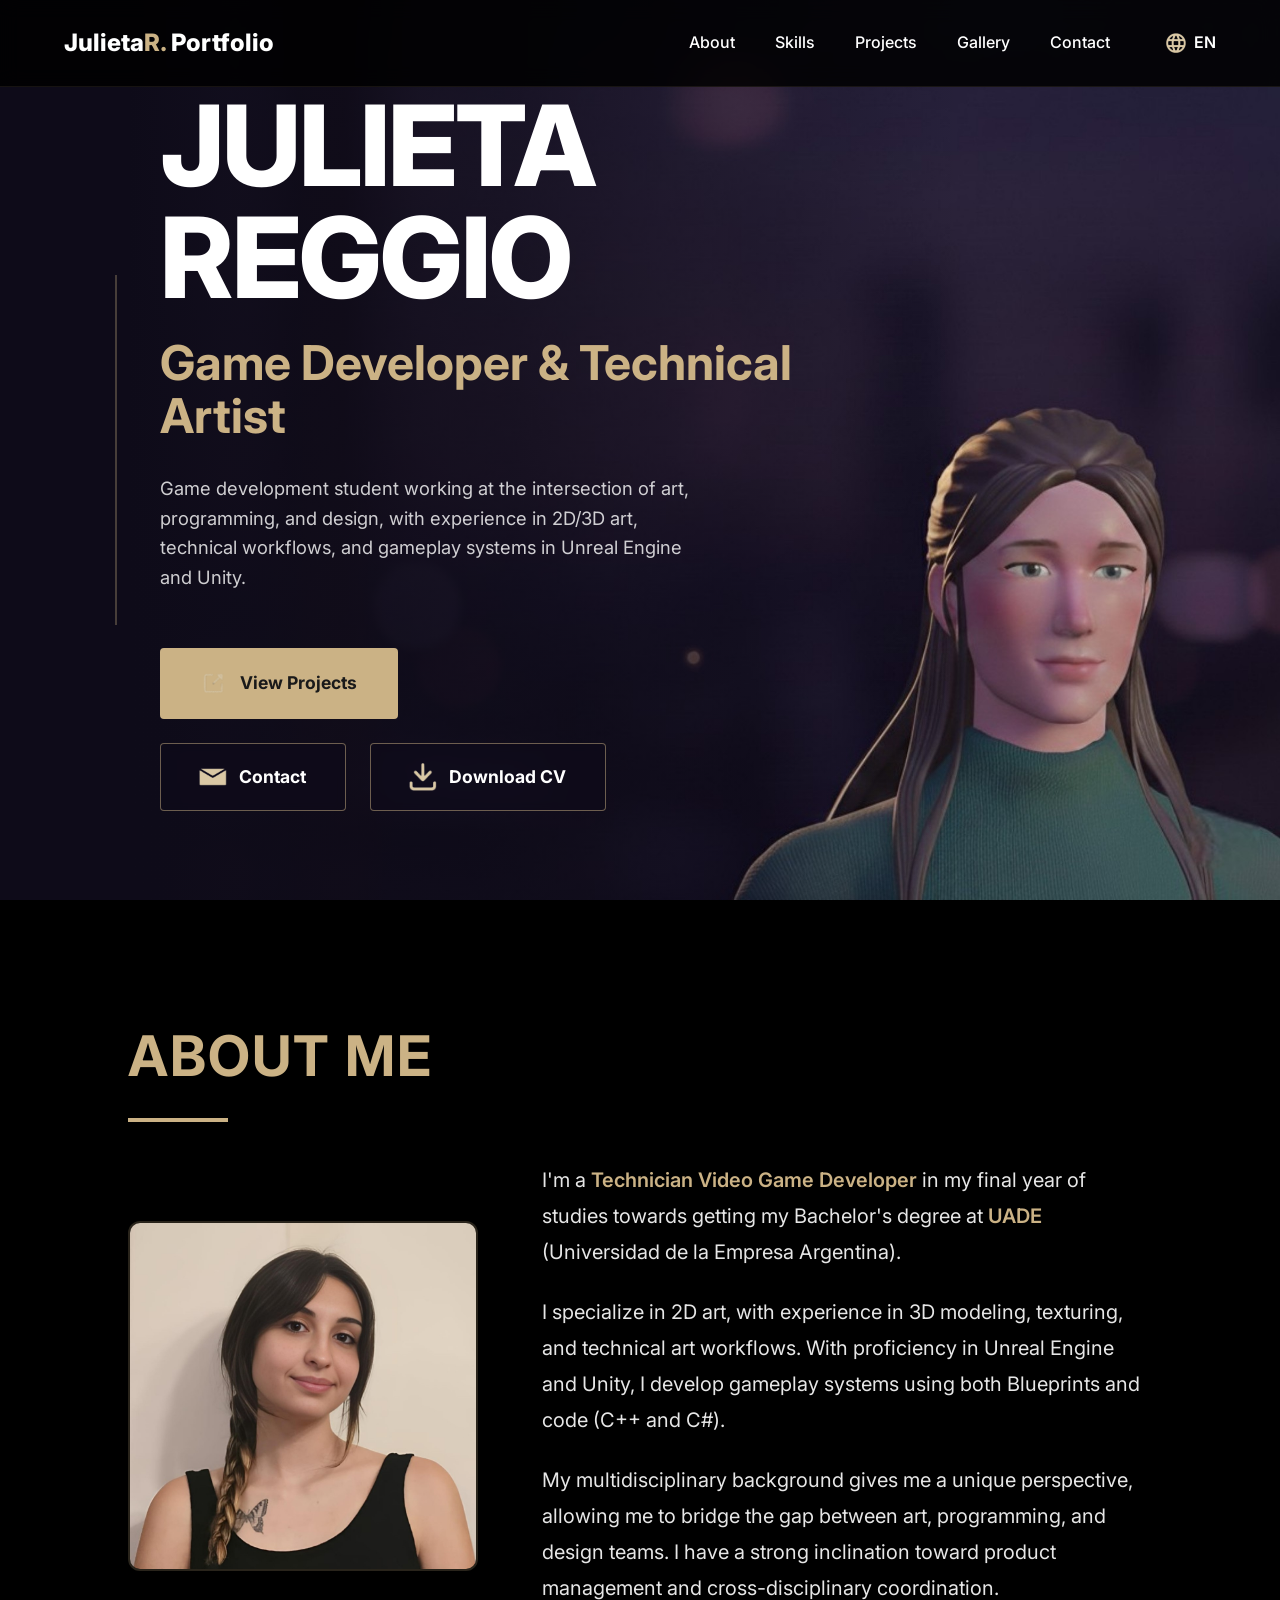
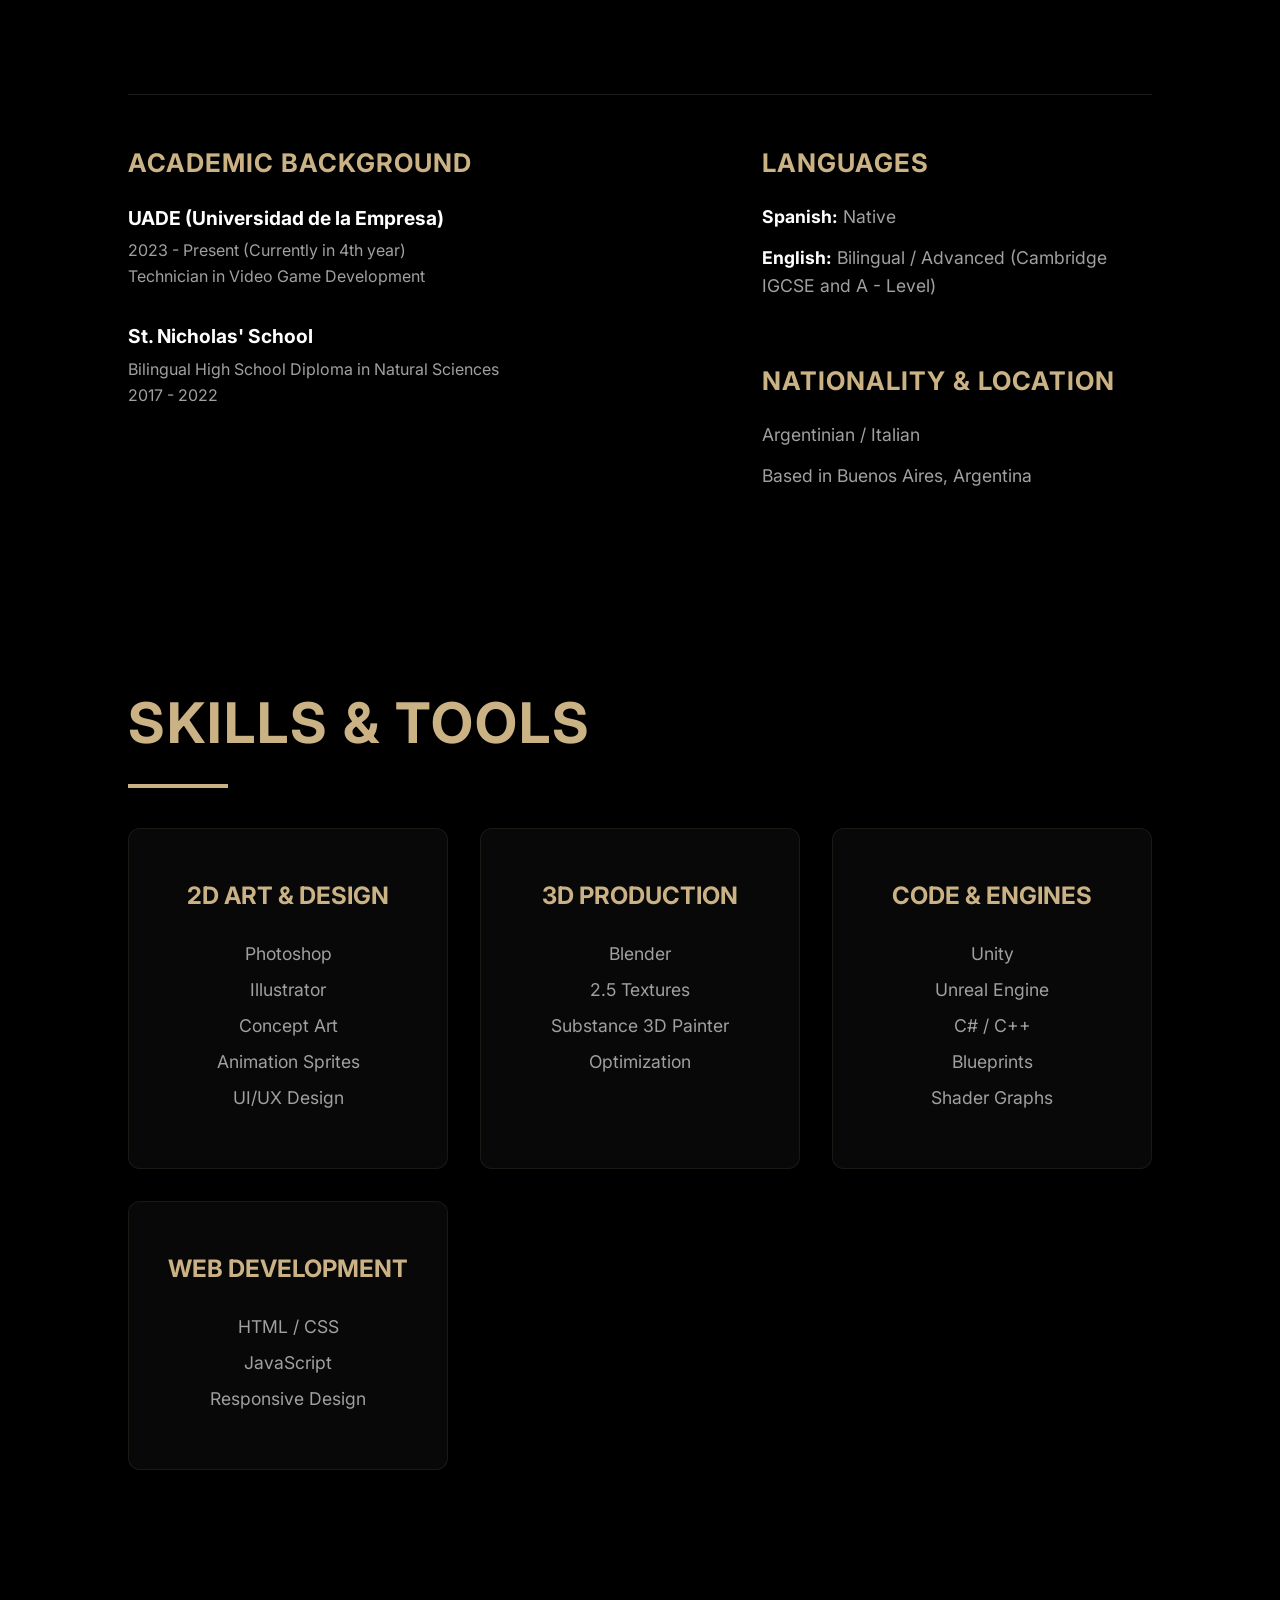
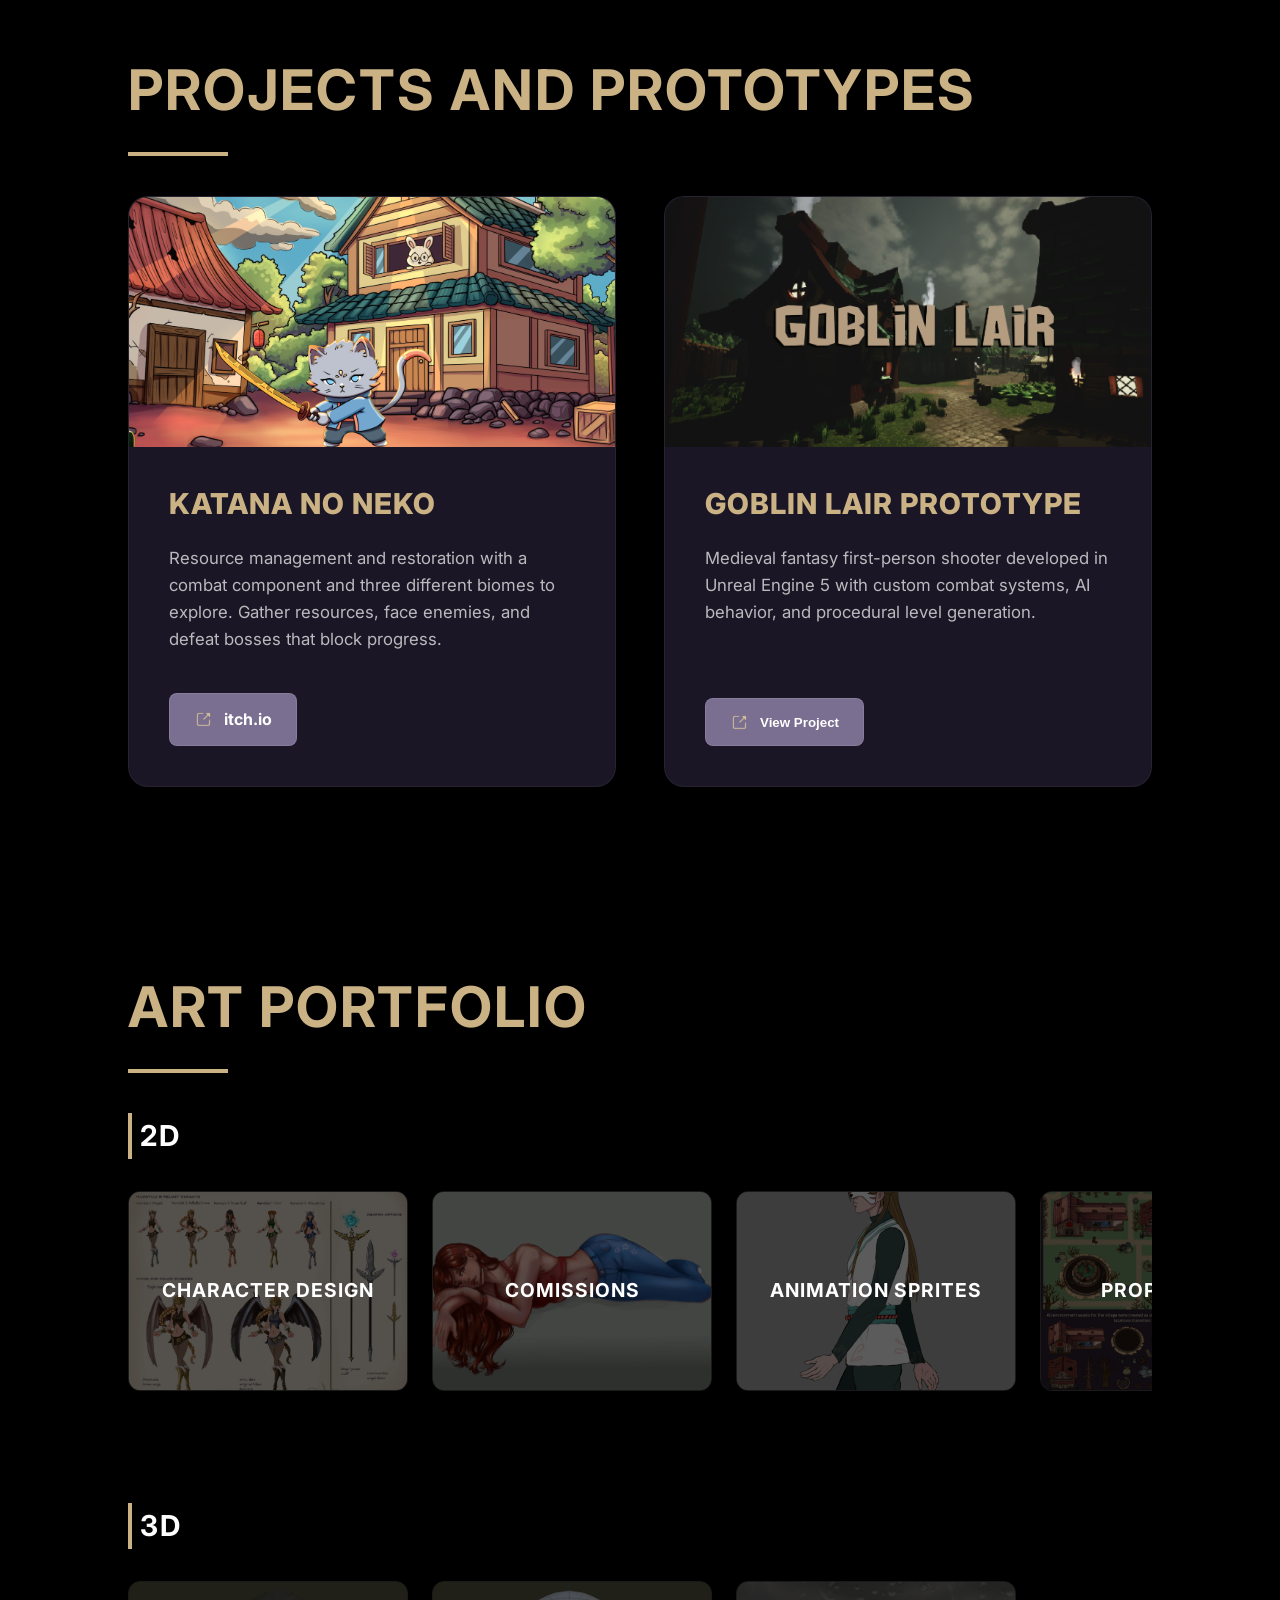
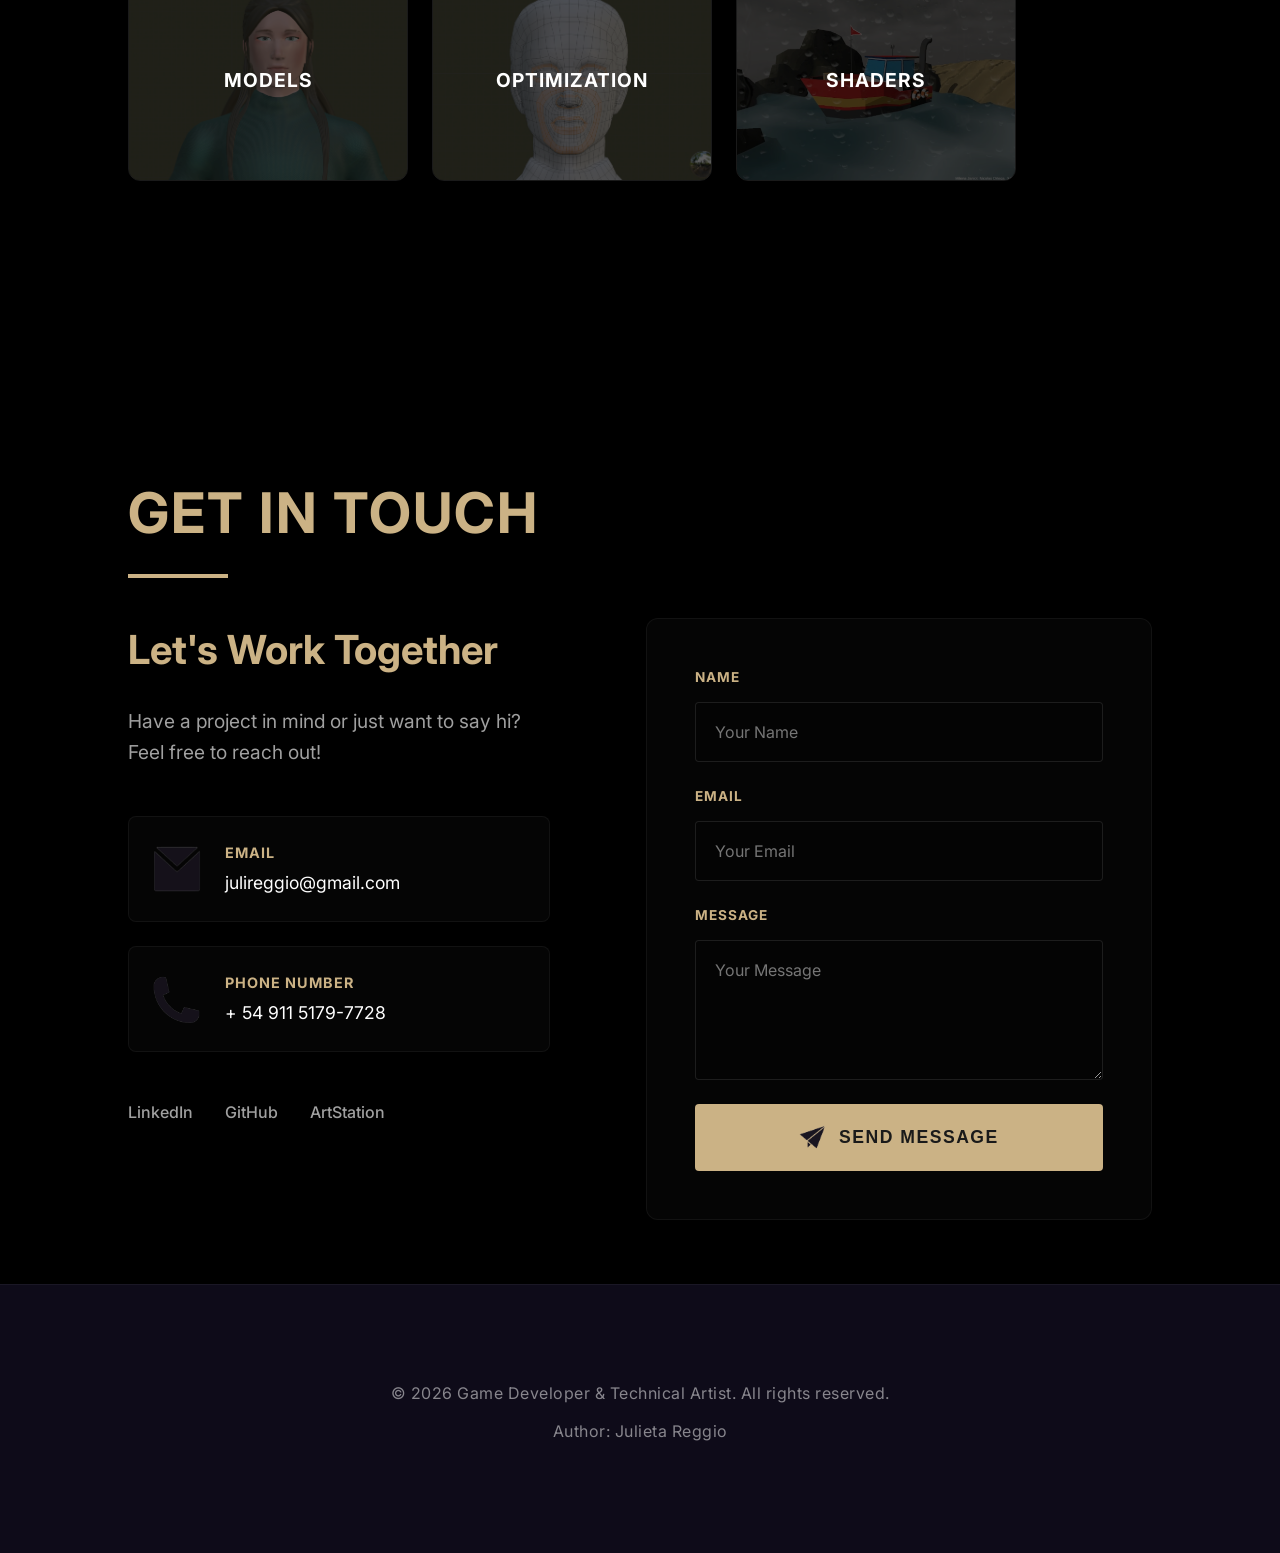
==== commit 63b3e271: "new images" ====
--- a/index.html
+++ b/index.html
@@ -168,7 +168,7 @@
 
         <!-- Projects Section -->
         <section id="projects">
-            <h2>Game Development Projects</h2>
+            <h2>Projects and Prototypes</h2>
             <div class="projects-grid">
                 <div class="project-card" data-id="knk" data-title="KATANA NO NEKO" data-img="img/prototypes/knk.png"
                     data-purpose="Resource management and restoration with a combat component and three different biomes to explore. Gather resources, face enemies, and defeat bosses that block progress."
@@ -228,14 +228,14 @@
                         <div class="gallery-overlay"><span>Comissions</span></div>
                     </div>
                     <div class="gallery-item" data-category="animation"
-                        data-images='["img/art/2d/AnimationSprite/1.png", "img/art/2d/AnimationSprite/2.png", "img/art/2d/AnimationSprite/3.png", "img/art/2d/AnimationSprite/4.png", "img/art/2d/AnimationSprite/5.png", "img/art/2d/AnimationSprite/6.png"]'
-                        data-captions='["Animation Frame 1", "Animation Frame 2", "Animation Frame 3", "Animation Frame 4", "Animation Frame 5", "Animation Frame 6"]'>
-                        <img src="img/art/2d/AnimationSprite/1.png" alt="Animation Sprites">
+                        data-images='["img/art/2d/AnimationSprite/knkAnimations.gif", "img/art/2d/AnimationSprite/knkAnimations2.gif", "img/art/2d/AnimationSprite/WalkingCycle.gif"]'
+                        data-captions='["Katana No Neko Animation Sprites", "Katana No Neko NPC Animations", "Walking Cycle on DragonBones"]'>
+                        <img src="img/art/2d/AnimationSprite/cover.png" alt="Animation Sprites">
                         <div class="gallery-overlay"><span>Animation Sprites</span></div>
                     </div>
                     <div class="gallery-item" data-category="props"
-                        data-images='["img/art/2d/PropAssets/villageAssets.png", "img/art/2d/PropAssets/biomsAssets.png"]'
-                        data-captions='["Village Environment Kit", "Biome Asset Pack"]'>
+                        data-images='["img/art/2d/PropAssets/villageAssets.png", "img/art/2d/PropAssets/biomsAssets.png", "img/art/2d/PropAssets/astroAssets.png"]'
+                        data-captions='["Village Environment Kit", "Biome Asset Pack", "Astro All Stars Asset Pack"]'>
                         <img src="img/art/2d/PropAssets/villageAssets.png" alt="Prop / Assets">
                         <div class="gallery-overlay"><span>Prop / Assets</span></div>
                     </div>
--- a/style.css
+++ b/style.css
@@ -971,8 +971,13 @@
         background: linear-gradient(to top, rgba(14, 11, 25, 1) 20%, rgba(14, 11, 25, 0.4) 60%, rgba(14, 11, 25, 0.2) 100%), url('img/Hero.jpg') center center / cover no-repeat;
     }
 
+    .side-line {
+        display: none;
+    }
+
     .hero-content {
         text-align: center;
+        padding-left: 0;
     }
 
     .hero p {
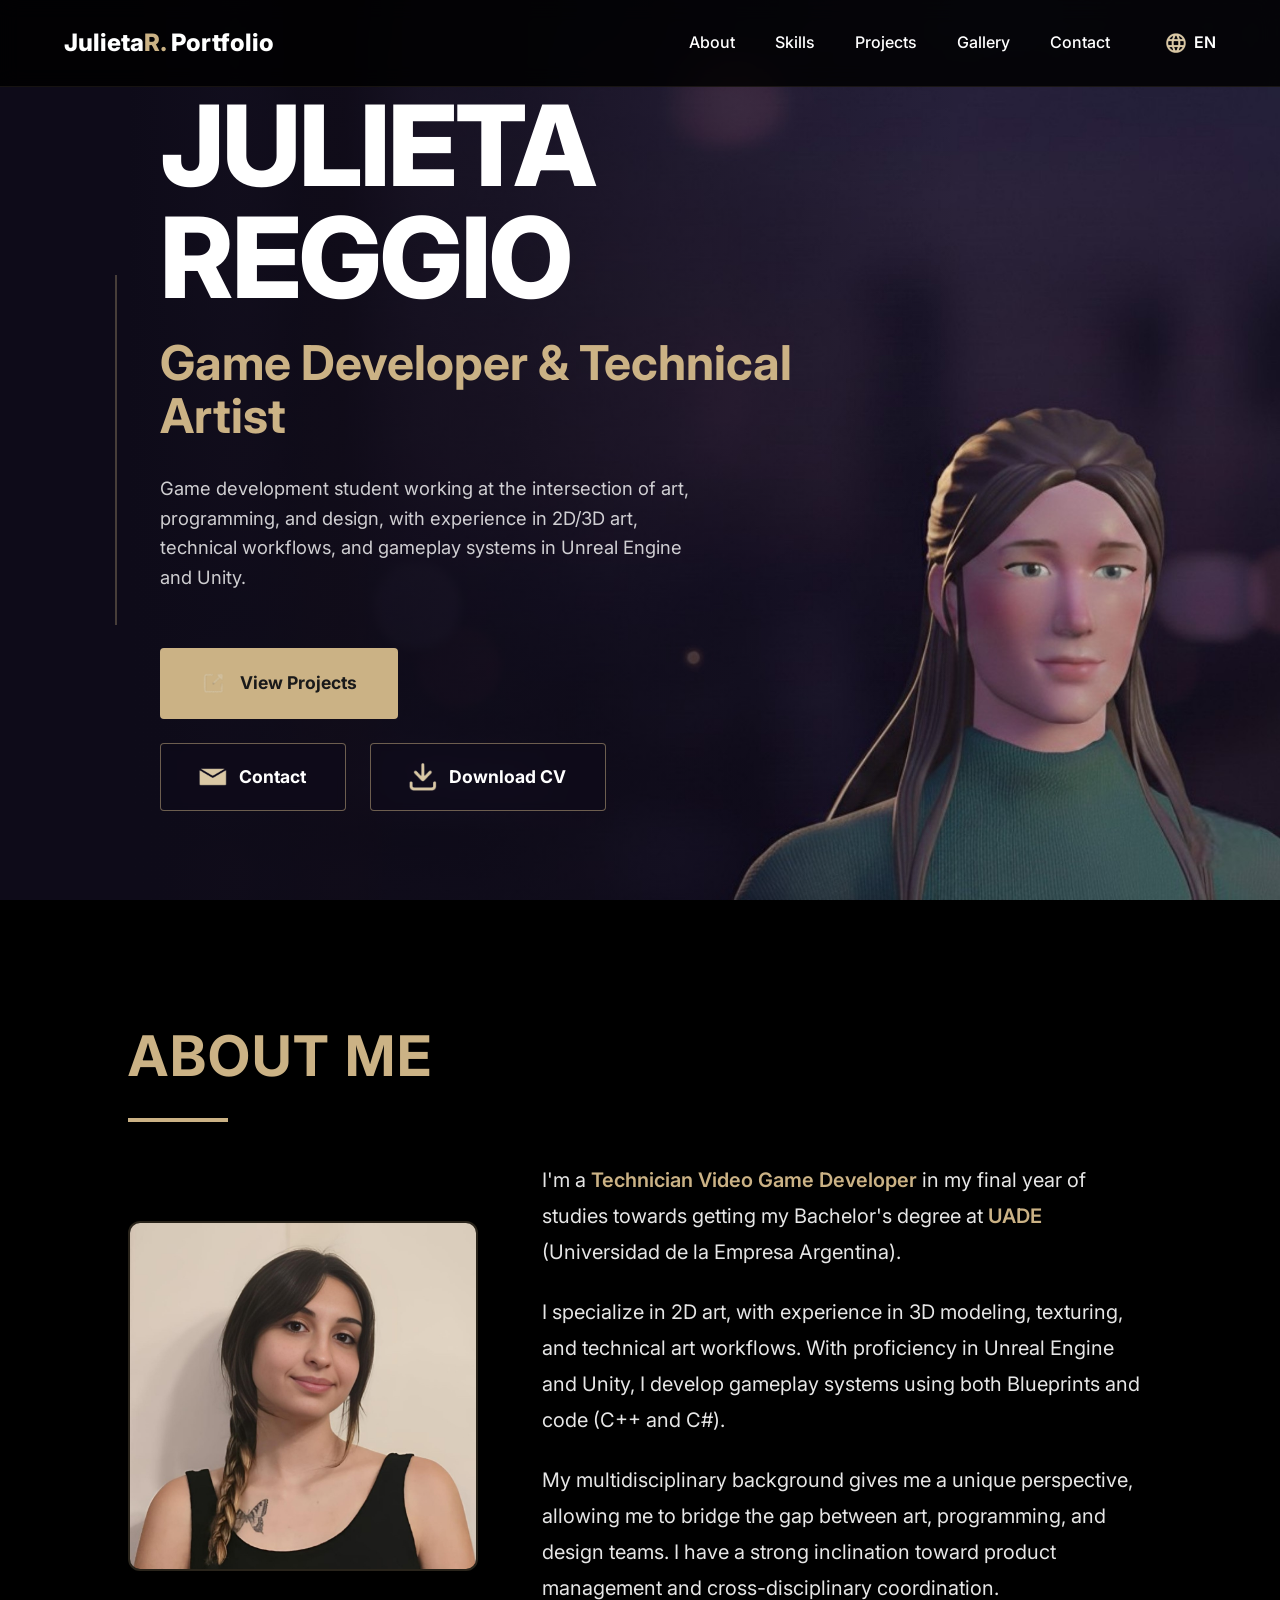
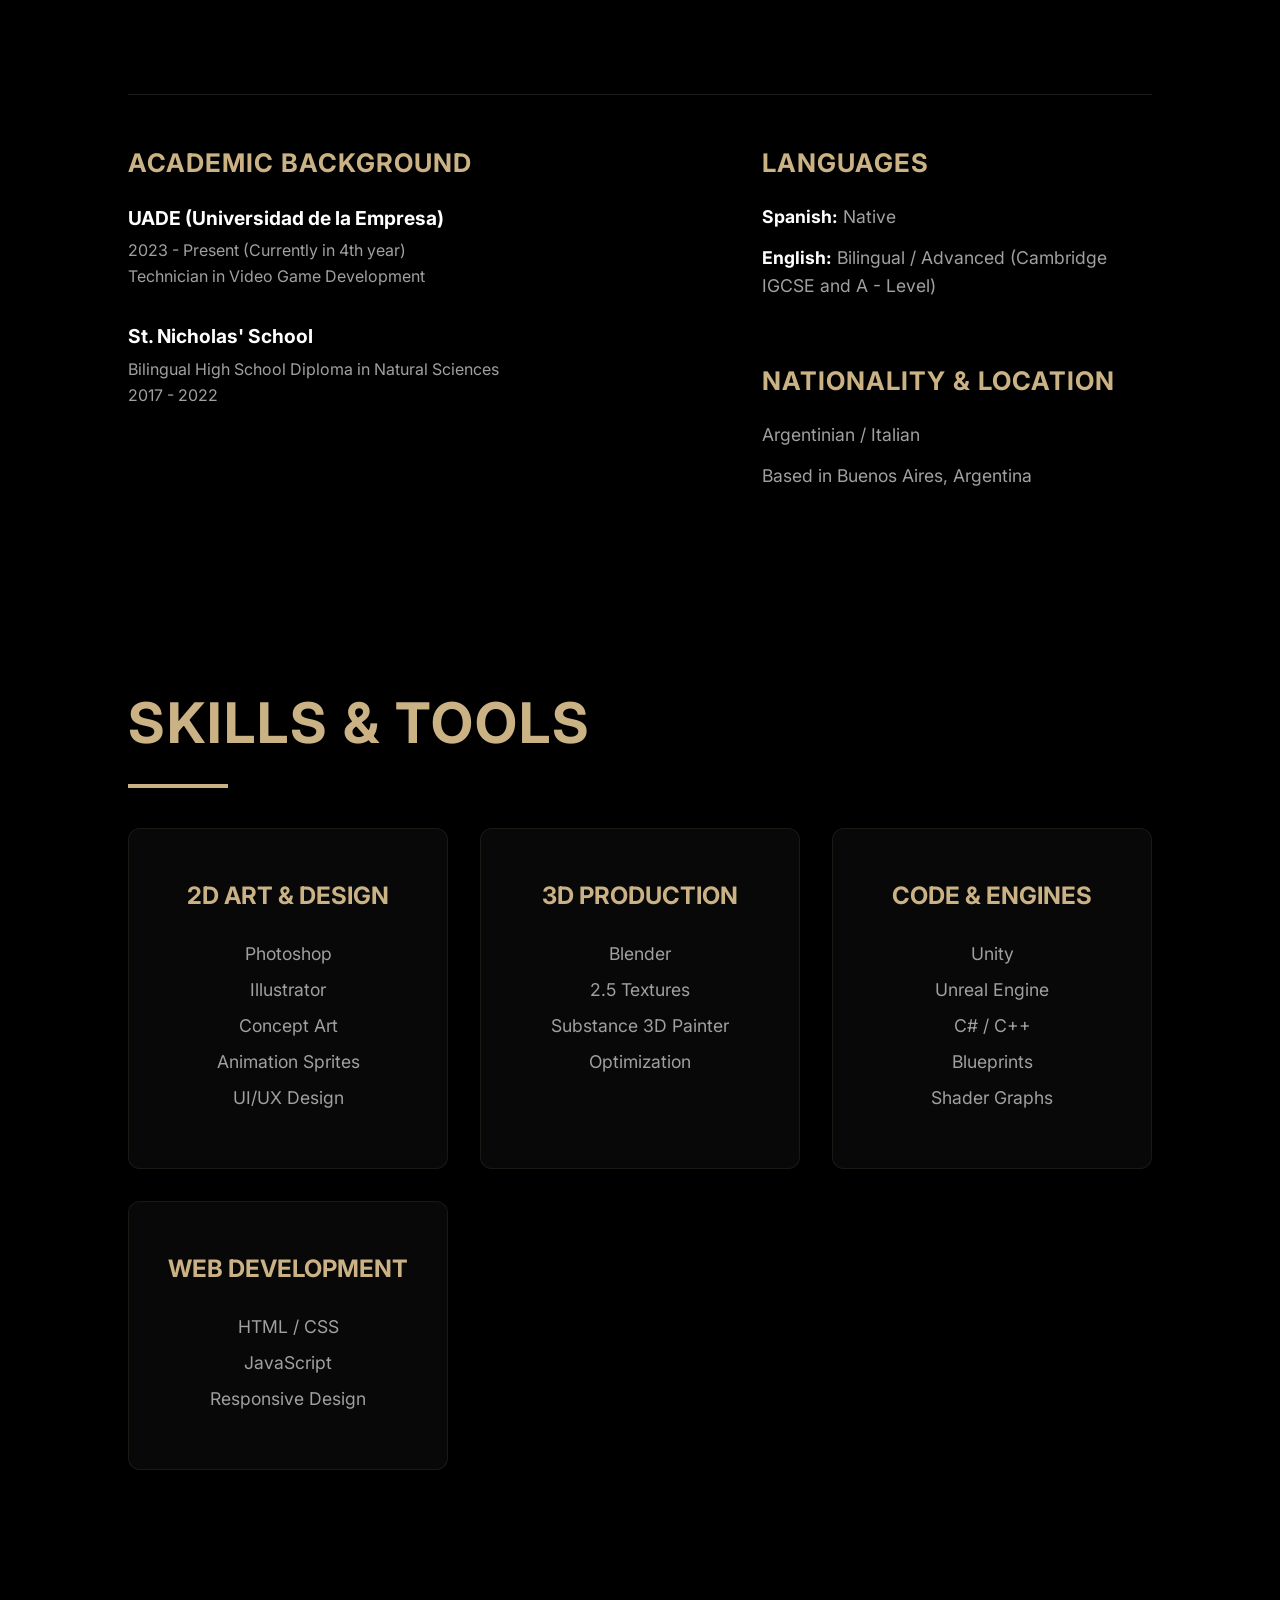
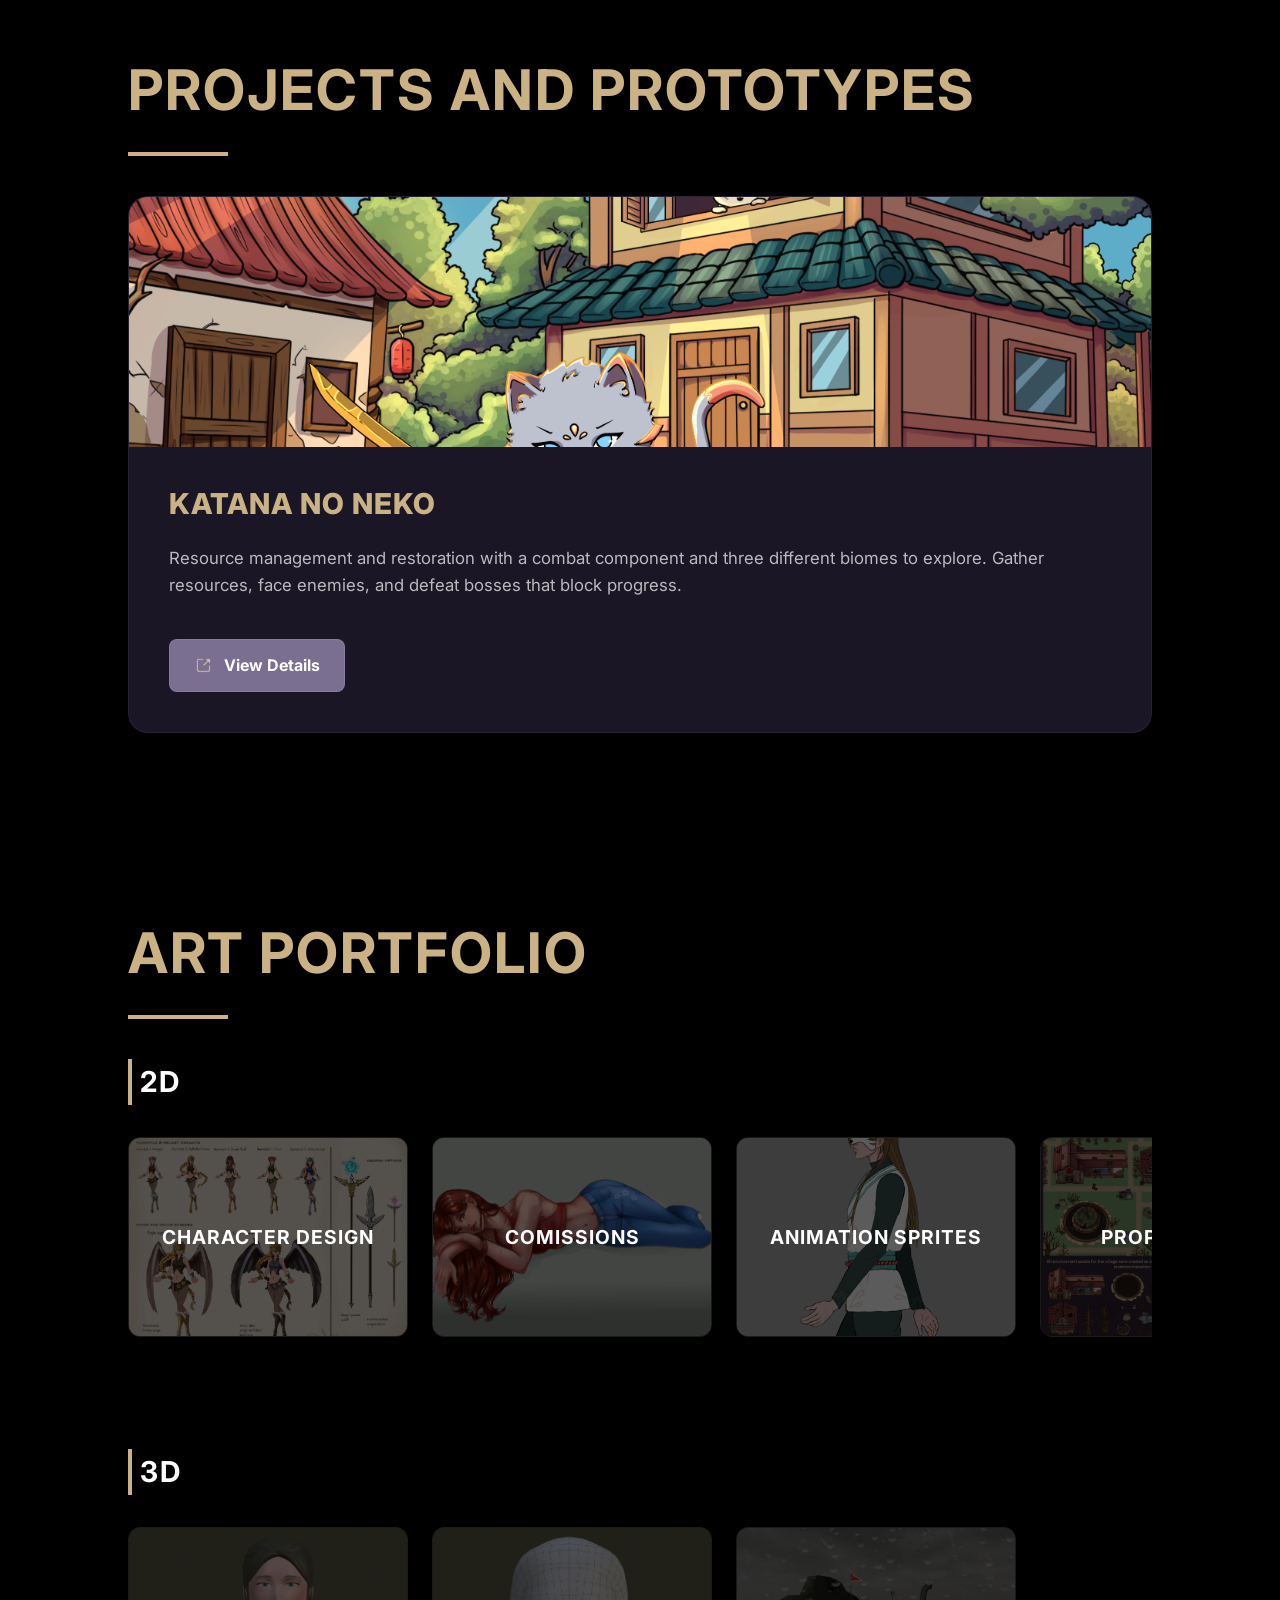
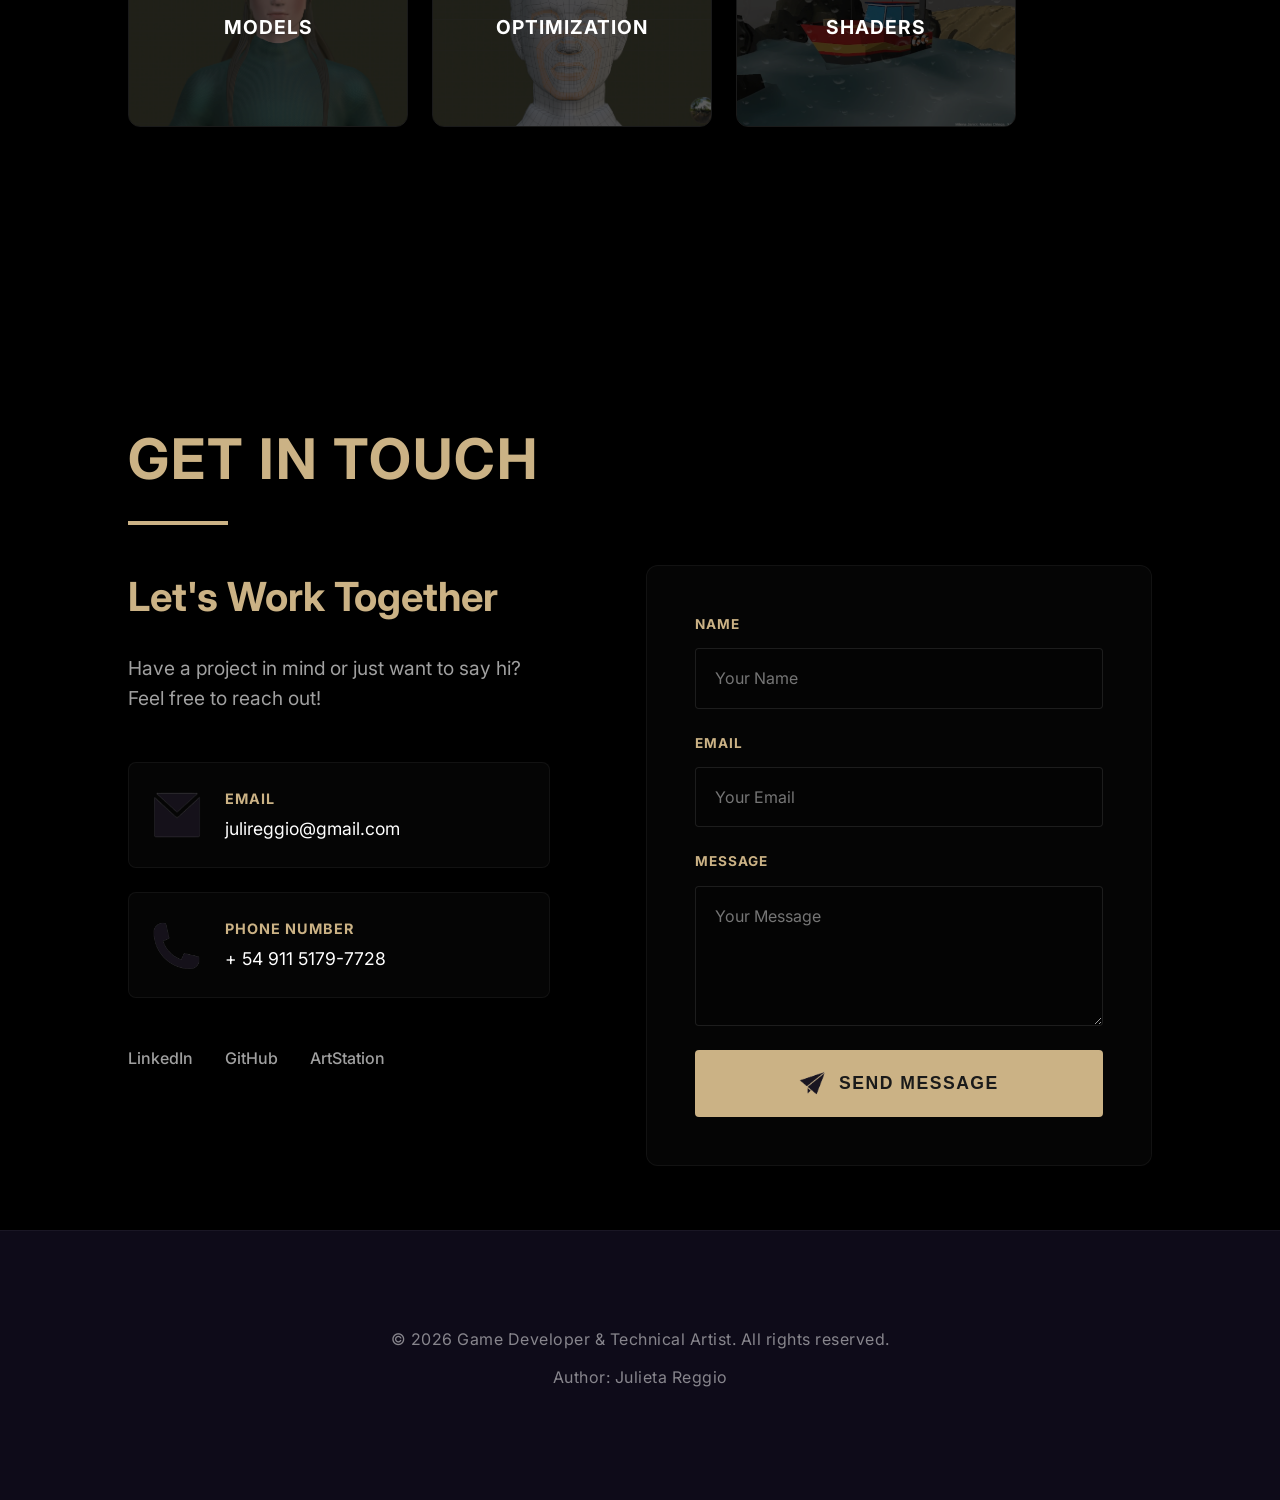
==== commit 2dad03d8: "knkPage" ====
--- a/index.html
+++ b/index.html
@@ -174,19 +174,22 @@
                     data-purpose="Resource management and restoration with a combat component and three different biomes to explore. Gather resources, face enemies, and defeat bosses that block progress."
                     data-addition="I was responsible for the entire art pipeline, from concept art and visual design to producing all in-game assets and sprite animations. I also created visual effects using Unity’s particle system and contributed to programming features such as the restoration and inventory systems."
                     data-tools="Unity, C#, Photoshop, Medibang Paint Pro, Particle Systems">
-                    <div class="project-img">
-                        <img src="img/prototypes/knk.png" alt="Katana No Neko">
-                    </div>
-                    <div class="project-info">
-                        <h3>KATANA NO NEKO</h3>
-                        <p>Resource management and restoration with a combat component and three different biomes to
-                            explore. Gather resources, face enemies, and defeat bosses that block progress.</p>
-                        <a href="https://pablitoort.itch.io/katana-no-neko" target="_blank" class="btn-project">
-                            <img src="img/icons/show_light.png" alt="Show" class="btn-icon">
-                            itch.io
-                        </a>
-                    </div>
-                </div>
+                    <a href="katana-no-neko.html" class="project-link-wrapper">
+                        <div class="project-img">
+                            <img src="img/prototypes/knk.png" alt="Katana No Neko">
+                        </div>
+                        <div class="project-info">
+                            <h3>KATANA NO NEKO</h3>
+                            <p>Resource management and restoration with a combat component and three different biomes to
+                                explore. Gather resources, face enemies, and defeat bosses that block progress.</p>
+                            <span class="btn-project">
+                                <img src="img/icons/show_light.png" alt="Show" class="btn-icon">
+                                View Details
+                            </span>
+                        </div>
+                    </a>
+                </div>
+                <!-- 
                 <div class="project-card" data-id="goblin" data-title="GOBLIN LAIR PROTOTYPE"
                     data-img="img/prototypes/goblinLair.png"
                     data-purpose="Create a fast-paced FPS dungeon crawler with a focus on smart AI behavior and replayability through procedural generation."
@@ -205,6 +208,7 @@
                         </button>
                     </div>
                 </div>
+                -->
             </div>
         </section>
 
@@ -217,13 +221,13 @@
                 <div class="gallery-scroll">
                     <div class="gallery-item" data-category="character"
                         data-images='["img/art/2d/CharacterDesign/ValkyrieConcept.png", "img/art/2d/CharacterDesign/conceptCats.jpeg", "img/art/2d/CharacterDesign/oc jewler.png", "img/art/2d/CharacterDesign/turnaround.png", "img/art/2d/CharacterDesign/turnaround0.png"]'
-                        data-captions='["Valkyrie Concept Art", "Cat Character Concepts", "Original Character: The Jeweler", "Character Turnaround (Front/Back)", "Supplementary Character Views"]'>
+                        data-captions='["Valkyrie Character Concept Art", "Cat Character Concepts", "Original Character: The Jeweler", "Original Character Turnaround", "Supplementary Character Views"]'>
                         <img src="img/art/2d/CharacterDesign/ValkyrieConcept.png" alt="Character Design">
                         <div class="gallery-overlay"><span>Character Design</span></div>
                     </div>
                     <div class="gallery-item" data-category="comissions"
                         data-images='["img/art/2d/Comissions/girl.png", "img/art/2d/Comissions/choso.png", "img/art/2d/Comissions/kain.png", "img/art/2d/Comissions/rafa.png", "img/art/2d/Comissions/robin.jpeg"]'
-                        data-captions='["Character Portrait Commission", "Fan Art Commission: Choso", "RPG Character Commission", "Stylized Portrait Commission", "Character Design Commission: Robin"]'>
+                        data-captions='["Character Full Body Commission", "Fan Art Commission: Choso (Jujutsu Kaisen)", "Fan Art: Kayn (League Of Legends)", "Portrait Commission", "Fan Art Commission: Robin (One Piece)"]'>
                         <img src="img/art/2d/Comissions/girl.png" alt="Comissions">
                         <div class="gallery-overlay"><span>Comissions</span></div>
                     </div>
@@ -241,7 +245,7 @@
                     </div>
                     <div class="gallery-item" data-category="covers"
                         data-images='["img/art/2d/Covers/astro.png", "img/art/2d/Covers/environment.jpeg", "img/art/2d/Covers/knk.png"]'
-                        data-captions='["Astro Splash Screen", "Environment Art", "Project Cover Art"]'>
+                        data-captions='["Astro All Stars Cover Art", "Environment Art", "Katana No Neko Cover Art"]'>
                         <img src="img/art/2d/Covers/astro.png" alt="SplashScreens / Covers">
                         <div class="gallery-overlay"><span>SplashScreens / Covers</span></div>
                     </div>
@@ -253,13 +257,13 @@
                 <div class="gallery-scroll">
                     <div class="gallery-item" data-category="models"
                         data-images='["img/art/3d/Models/Character0.png", "img/art/3d/Models/Character1.png", "img/art/3d/Models/Character2.png", "img/art/3d/Models/Character4.png", "img/art/3d/Models/Character5.png", "img/art/3d/Models/Helicopter0.png", "img/art/3d/Models/HelicopterViews.png", "img/art/3d/Models/heliVideo.mp4", "img/art/3d/Models/Jaw0.png", "img/art/3d/Models/Jaw1.png"]'
-                        data-captions='["3D Character Sculpt", "Character High Poly", "Character Retopology", "Textured Character Model", "Posed Character", "Low Poly Helicopter Model", "Helicopter Model Views", "Helicopter Turnaround", "Anatomical Asset Study (Front)", "Anatomical Asset Study (Side)"]'>
+                        data-captions='["Texture Character Model", "Character High Poly", "Full Body Model", "Sculpted Character Model", "Sculpted Character Side Profile", "Low Poly Helicopter Model", "Helicopter Model Views", "Helicopter Turnaround", "Anatomical Asset Study (Front)", "Anatomical Asset Study (Side)"]'>
                         <img src="img/art/3d/Models/Character0.png" alt="Models">
                         <div class="gallery-overlay"><span>Models</span></div>
                     </div>
                     <div class="gallery-item" data-category="optimization"
                         data-images='["img/art/3d/Optimization/Retopo0.png", "img/art/3d/Optimization/Retopo1.png", "img/art/3d/Optimization/Retopo2.png"]'
-                        data-captions='["Low Poly Topology", "Edge Flow Analysis", "Final Game-Ready Mesh"]'>
+                        data-captions='["Character Face Retopology", "Front View of Retopology", "Back View of Retopology"]'>
                         <img src="img/art/3d/Optimization/Retopo0.png" alt="Optimization">
                         <div class="gallery-overlay"><span>Optimization</span></div>
                     </div>
--- a/style.css
+++ b/style.css
@@ -281,6 +281,15 @@
     box-shadow: 0 20px 40px rgba(0, 0, 0, 0.4);
     border-color: rgba(203, 178, 133, 0.2);
 }
+
+.project-link-wrapper {
+    text-decoration: none;
+    color: inherit;
+    display: flex;
+    flex-direction: column;
+    height: 100%;
+}
+
 
 .project-img {
     width: 100%;
@@ -798,6 +807,275 @@
     opacity: 0.8;
 }
 
+/* Project Detail Page Styles */
+.project-detail-page {
+    background: linear-gradient(90deg,
+            #1a0505 0%,
+            #0e0b19 12%,
+            #0e0b19 88%,
+            #1a0505 100%);
+}
+
+.project-detail-page section {
+    padding: 10rem 16% 5rem 16%;
+    /* Reduced from 20% to widen content */
+    position: relative;
+    min-height: 100vh;
+}
+
+/* Decorative Double Vertical Lines from screenshot */
+.project-detail-page section::before,
+.project-detail-page section::after {
+    content: '';
+    position: fixed;
+    top: 10vh;
+    bottom: 10vh;
+    width: 8px;
+    /* Space for two lines */
+    border-left: 2px solid var(--accent-color);
+    border-right: 2px solid var(--accent-color);
+    opacity: 0.6;
+    z-index: 1;
+}
+
+.project-detail-page section::before {
+    left: 12%;
+}
+
+.project-detail-page section::after {
+    right: 12%;
+}
+
+.go-back-container {
+    margin-bottom: 4rem;
+}
+
+.go-back {
+    color: var(--text-secondary);
+    text-decoration: none;
+    font-size: 0.9rem;
+    font-weight: 600;
+    display: flex;
+    align-items: center;
+    gap: 12px;
+    transition: var(--transition);
+}
+
+.go-back:hover {
+    color: var(--accent-color);
+    transform: translateX(-5px);
+}
+
+.go-back .arrow {
+    font-size: 1.2rem;
+}
+
+#project-title {
+    font-size: clamp(2.2rem, 5vw, 3.5rem);
+    color: var(--accent-color);
+    text-transform: uppercase;
+    margin-bottom: 2rem;
+    line-height: 1.1;
+    font-weight: 800;
+    letter-spacing: 2px;
+}
+
+.project-top-row {
+    display: grid;
+    grid-template-columns: 1.2fr 1fr;
+    gap: 5rem;
+    align-items: start;
+    margin-bottom: 10rem;
+}
+
+.overview-section {
+    display: flex;
+    flex-direction: column;
+    gap: 2rem;
+}
+
+.overview-section h2,
+.contribution-header h2 {
+    font-size: 1.3rem;
+    text-transform: uppercase;
+    letter-spacing: 3px;
+    color: var(--accent-color);
+    margin-bottom: 1.5rem;
+    position: relative;
+    padding-bottom: 1rem;
+    width: fit-content;
+}
+
+/* Gold Underline from screenshot */
+.overview-section h2::after,
+.contribution-header h2::after {
+    content: '';
+    position: absolute;
+    left: 0;
+    bottom: 0;
+    width: 100px;
+    height: 3px;
+    background: var(--accent-color);
+}
+
+.overview-section p {
+    font-size: 1.1rem;
+    line-height: 1.8;
+    color: rgba(255, 255, 255, 0.9);
+}
+
+.video-container {
+    width: 100%;
+    aspect-ratio: 16/9;
+    background: #000;
+    border-radius: 15px;
+    overflow: hidden;
+    border: 1px solid rgba(203, 178, 133, 0.3);
+    box-shadow: 0 40px 100px rgba(0, 0, 0, 0.8);
+    pointer-events: none;
+}
+
+.video-container video {
+    width: 100%;
+    height: 100%;
+    object-fit: cover;
+}
+
+/* Solid Golden Button from screenshot */
+.project-detail-page .btn-primary {
+    background: var(--accent-color);
+    color: #0e0b19;
+    font-weight: 800;
+    text-transform: uppercase;
+    letter-spacing: 1px;
+    padding: 1.2rem 2.5rem;
+    border: none;
+    border-radius: 4px;
+    justify-content: center;
+    width: 100%;
+    margin-top: 1rem;
+}
+
+.project-detail-page .btn-primary:hover {
+    background: #e0c69d;
+    transform: translateY(-3px);
+}
+
+.intercalated-content {
+    display: flex;
+    flex-direction: column;
+    gap: 5rem;
+    /* Even tighter gap */
+    margin-top: 5rem;
+    padding-bottom: 5rem;
+}
+
+.contribution-header {
+    text-align: left;
+    margin-bottom: 0.5rem;
+    /* Extremely tight margin for minimum space */
+}
+
+.contribution-header h2 {
+    font-size: 2.2rem;
+    /* Significantly bigger title */
+    text-transform: uppercase;
+    letter-spacing: 2px;
+    color: var(--accent-color);
+}
+
+.intercalated-row {
+    display: grid;
+    grid-template-columns: 1fr 1fr;
+    gap: 6rem;
+    align-items: flex-start;
+}
+
+.intercalated-row.reverse {
+    grid-template-columns: 1fr 1fr;
+}
+
+.intercalated-row.reverse .intercalated-text {
+    order: 2;
+}
+
+.intercalated-row.reverse .intercalated-image {
+    order: 1;
+}
+
+.intercalated-text p {
+    font-size: 1.2rem;
+    color: rgba(255, 255, 255, 0.8);
+    line-height: 2;
+    font-weight: 300;
+}
+
+.intercalated-image {
+    width: 100%;
+    display: flex;
+    flex-direction: column;
+    gap: 3rem;
+}
+
+.intercalated-image img,
+.intercalated-image video {
+    width: 100%;
+    height: auto;
+    border-radius: 12px;
+    box-shadow: 0 30px 60px rgba(0, 0, 0, 0.5);
+    border: 1px solid rgba(203, 178, 133, 0.4);
+    /* Fine golden border */
+    pointer-events: none;
+    /* Not selectable */
+    user-select: none;
+    -webkit-user-drag: none;
+}
+
+.vertical-stack {
+    display: flex;
+    flex-direction: column;
+    gap: 2.5rem;
+}
+
+@media (max-width: 1400px) {
+
+    .project-detail-page section::before,
+    .project-detail-page section::after {
+        display: none;
+    }
+}
+
+@media (max-width: 1200px) {
+    .project-detail-page section {
+        padding: 8rem 5% 5rem 5%;
+    }
+}
+
+@media (max-width: 1100px) {
+    .project-detail-page section {
+        padding: 5rem 5% 5rem 5%;
+    }
+
+    .project-top-row {
+        grid-template-columns: 1fr;
+        gap: 3rem;
+    }
+
+    .intercalated-row {
+        grid-template-columns: 1fr;
+        gap: 4rem;
+    }
+
+    .intercalated-row.reverse .intercalated-text {
+        order: 1;
+    }
+
+    .intercalated-row.reverse .intercalated-image {
+        order: 2;
+    }
+}
+
+/* Contact Details */
 .contact-item h4 {
     font-size: 0.9rem;
     text-transform: uppercase;
@@ -897,7 +1175,7 @@
     box-shadow: 0 10px 20px rgba(0, 0, 0, 0.2);
 }
 
-/* Footer Style */
+/* Footer Styling */
 footer {
     background: #0e0b19;
     padding: 6rem 10%;
@@ -912,10 +1190,166 @@
     letter-spacing: 0.5px;
 }
 
+/* Project Details Modal */
+.project-modal {
+    display: none;
+    position: fixed;
+    z-index: 2500;
+    left: 0;
+    top: 0;
+    width: 100%;
+    height: 100%;
+    background-color: rgba(0, 0, 0, 0.9);
+    backdrop-filter: blur(15px);
+    justify-content: center;
+    align-items: center;
+    padding: 2rem;
+}
+
+.modal-container {
+    background: #1a1625;
+    width: 100%;
+    max-width: 1100px;
+    border-radius: 24px;
+    position: relative;
+    border: 1px solid rgba(255, 255, 255, 0.1);
+    box-shadow: 0 30px 60px rgba(0, 0, 0, 0.5);
+    overflow: hidden;
+    animation: slideUp 0.4s ease;
+}
+
+.modal-close {
+    position: absolute;
+    top: 20px;
+    right: 25px;
+    color: white;
+    font-size: 35px;
+    cursor: pointer;
+    z-index: 10;
+    transition: var(--transition);
+}
+
+.modal-close:hover {
+    color: var(--accent-color);
+    transform: scale(1.1);
+}
+
+.modal-content {
+    display: grid;
+    grid-template-columns: 1.2fr 1fr;
+    min-height: 500px;
+}
+
+.modal-left {
+    width: 100%;
+    height: 100%;
+}
+
+.modal-left img {
+    width: 100%;
+    height: 100%;
+    object-fit: cover;
+}
+
+.modal-right {
+    padding: 3.5rem;
+    display: flex;
+    flex-direction: column;
+    gap: 2rem;
+    overflow-y: auto;
+    max-height: 85vh;
+}
+
+#modal-title {
+    font-size: 2.2rem;
+    color: var(--accent-color);
+    text-transform: uppercase;
+    font-weight: 800;
+    line-height: 1.1;
+    margin-bottom: 0.5rem;
+}
+
+.modal-section h4 {
+    color: var(--text-primary);
+    font-size: 1rem;
+    text-transform: uppercase;
+    letter-spacing: 1.5px;
+    margin-bottom: 0.8rem;
+    border-bottom: 2px solid var(--accent-color);
+    width: fit-content;
+    padding-bottom: 4px;
+}
+
+.modal-section p {
+    color: rgba(255, 255, 255, 0.8);
+    font-size: 1rem;
+    line-height: 1.6;
+}
+
+.tools-list {
+    color: var(--accent-color) !important;
+    font-weight: 700;
+    letter-spacing: 0.5px;
+}
+
+@keyframes slideUp {
+    from {
+        transform: translateY(50px);
+        opacity: 0;
+    }
+
+    to {
+        transform: translateY(0);
+        opacity: 1;
+    }
+}
+
 /* Responsive Styles */
+@media (max-width: 1100px) {
+    .project-top-row {
+        grid-template-columns: 1fr;
+        gap: 3rem;
+    }
+
+    .intercalated-row {
+        grid-template-columns: 1fr;
+        gap: 4rem;
+    }
+
+    .intercalated-row.reverse .intercalated-text {
+        order: 1;
+    }
+
+    .intercalated-row.reverse .intercalated-image {
+        order: 2;
+    }
+
+    .intercalated-image .gallery-item,
+    .animation-grid {
+        height: 350px;
+    }
+}
+
 @media (max-width: 992px) {
     .contact-container {
         grid-template-columns: 1fr;
+    }
+
+    .modal-content {
+        grid-template-columns: 1fr;
+    }
+
+    .modal-left {
+        height: 250px;
+    }
+
+    .modal-right {
+        padding: 2.5rem;
+        max-height: 60vh;
+    }
+
+    #modal-title {
+        font-size: 1.8rem;
     }
 }
 
@@ -1075,137 +1509,4 @@
     .modal-right {
         padding: 1.5rem;
     }
-}
-
-/* Project Details Modal */
-.project-modal {
-    display: none;
-    position: fixed;
-    z-index: 2500;
-    left: 0;
-    top: 0;
-    width: 100%;
-    height: 100%;
-    background-color: rgba(0, 0, 0, 0.9);
-    backdrop-filter: blur(15px);
-    justify-content: center;
-    align-items: center;
-    padding: 2rem;
-}
-
-.modal-container {
-    background: #1a1625;
-    width: 100%;
-    max-width: 1100px;
-    border-radius: 24px;
-    position: relative;
-    border: 1px solid rgba(255, 255, 255, 0.1);
-    box-shadow: 0 30px 60px rgba(0, 0, 0, 0.5);
-    overflow: hidden;
-    animation: slideUp 0.4s ease;
-}
-
-.modal-close {
-    position: absolute;
-    top: 20px;
-    right: 25px;
-    color: white;
-    font-size: 35px;
-    cursor: pointer;
-    z-index: 10;
-    transition: var(--transition);
-}
-
-.modal-close:hover {
-    color: var(--accent-color);
-    transform: scale(1.1);
-}
-
-.modal-content {
-    display: grid;
-    grid-template-columns: 1.2fr 1fr;
-    min-height: 500px;
-}
-
-.modal-left {
-    width: 100%;
-    height: 100%;
-}
-
-.modal-left img {
-    width: 100%;
-    height: 100%;
-    object-fit: cover;
-}
-
-.modal-right {
-    padding: 3.5rem;
-    display: flex;
-    flex-direction: column;
-    gap: 2rem;
-    overflow-y: auto;
-    max-height: 85vh;
-}
-
-#modal-title {
-    font-size: 2.2rem;
-    color: var(--accent-color);
-    text-transform: uppercase;
-    font-weight: 800;
-    line-height: 1.1;
-    margin-bottom: 0.5rem;
-}
-
-.modal-section h4 {
-    color: var(--text-primary);
-    font-size: 1rem;
-    text-transform: uppercase;
-    letter-spacing: 1.5px;
-    margin-bottom: 0.8rem;
-    border-bottom: 2px solid var(--accent-color);
-    width: fit-content;
-    padding-bottom: 4px;
-}
-
-.modal-section p {
-    color: rgba(255, 255, 255, 0.8);
-    font-size: 1rem;
-    line-height: 1.6;
-}
-
-.tools-list {
-    color: var(--accent-color) !important;
-    font-weight: 700;
-    letter-spacing: 0.5px;
-}
-
-@keyframes slideUp {
-    from {
-        transform: translateY(50px);
-        opacity: 0;
-    }
-
-    to {
-        transform: translateY(0);
-        opacity: 1;
-    }
-}
-
-@media (max-width: 992px) {
-    .modal-content {
-        grid-template-columns: 1fr;
-    }
-
-    .modal-left {
-        height: 250px;
-    }
-
-    .modal-right {
-        padding: 2.5rem;
-        max-height: 60vh;
-    }
-
-    #modal-title {
-        font-size: 1.8rem;
-    }
 }
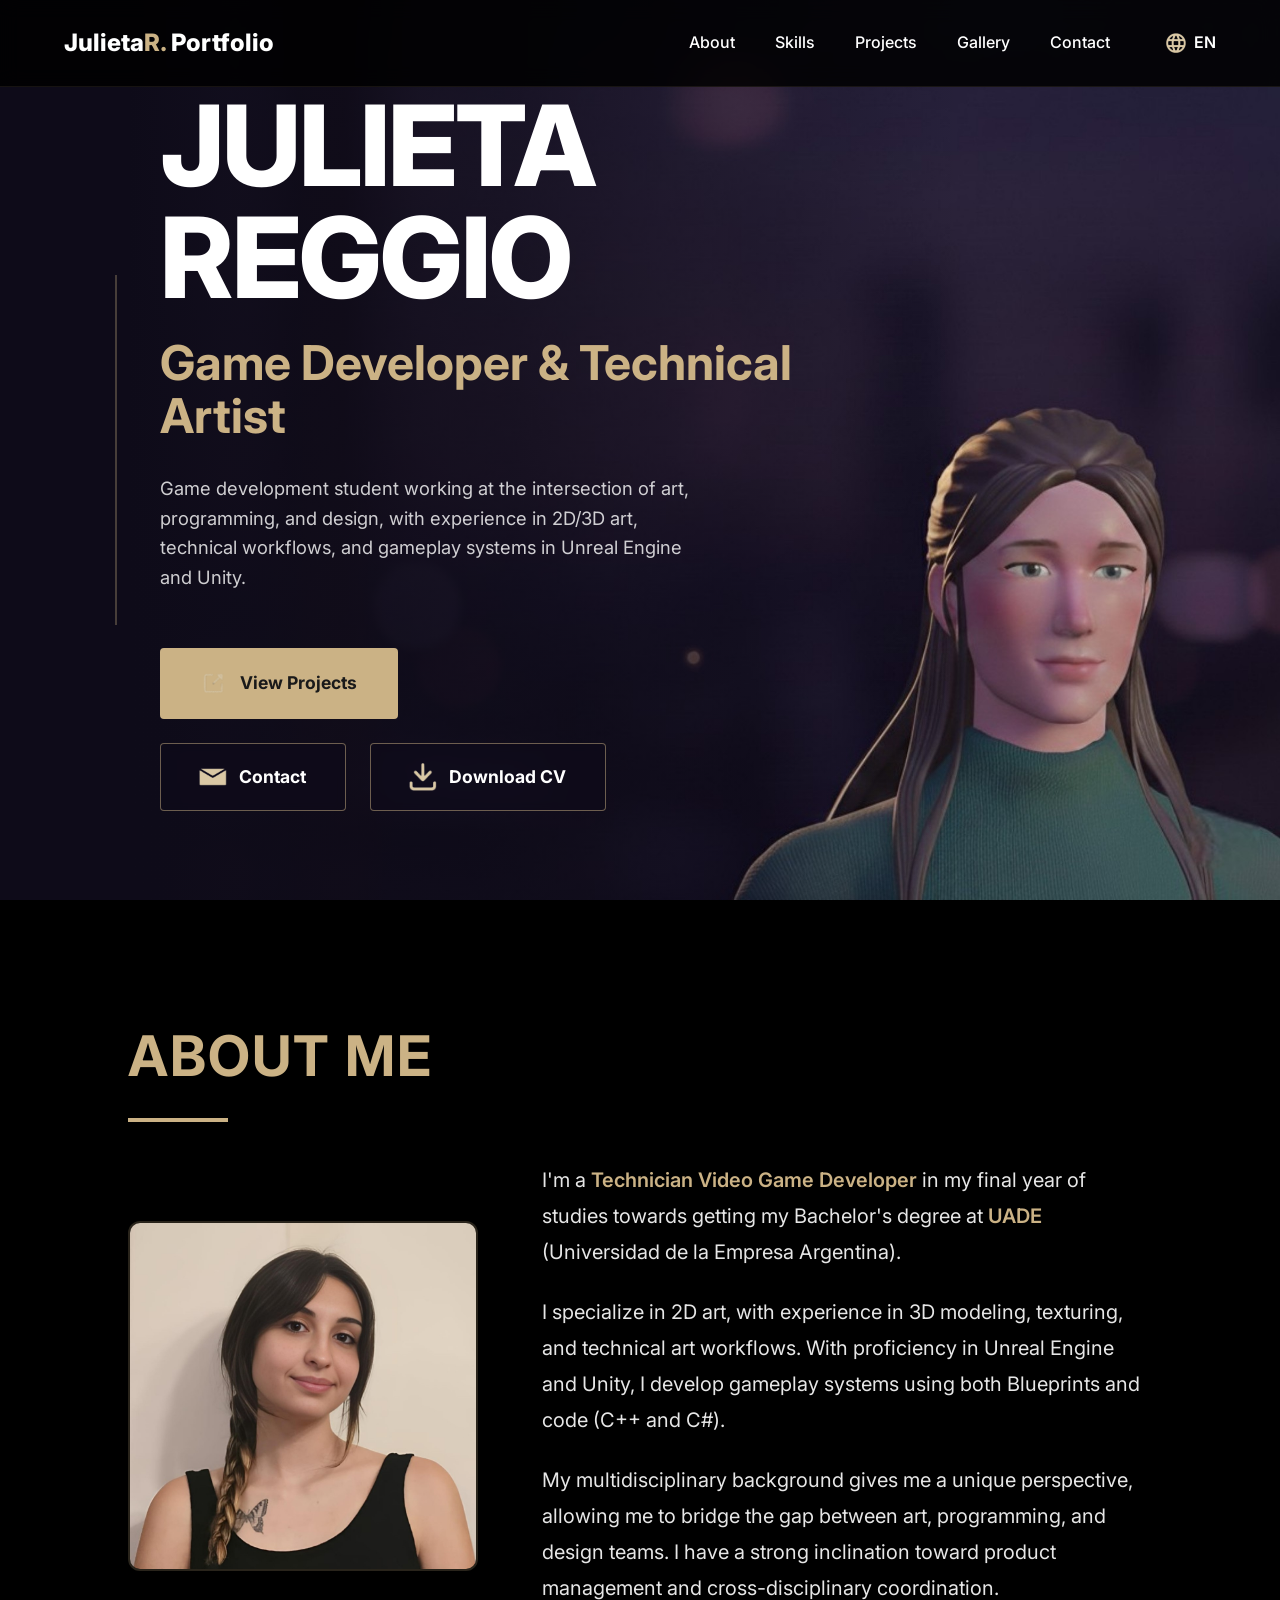
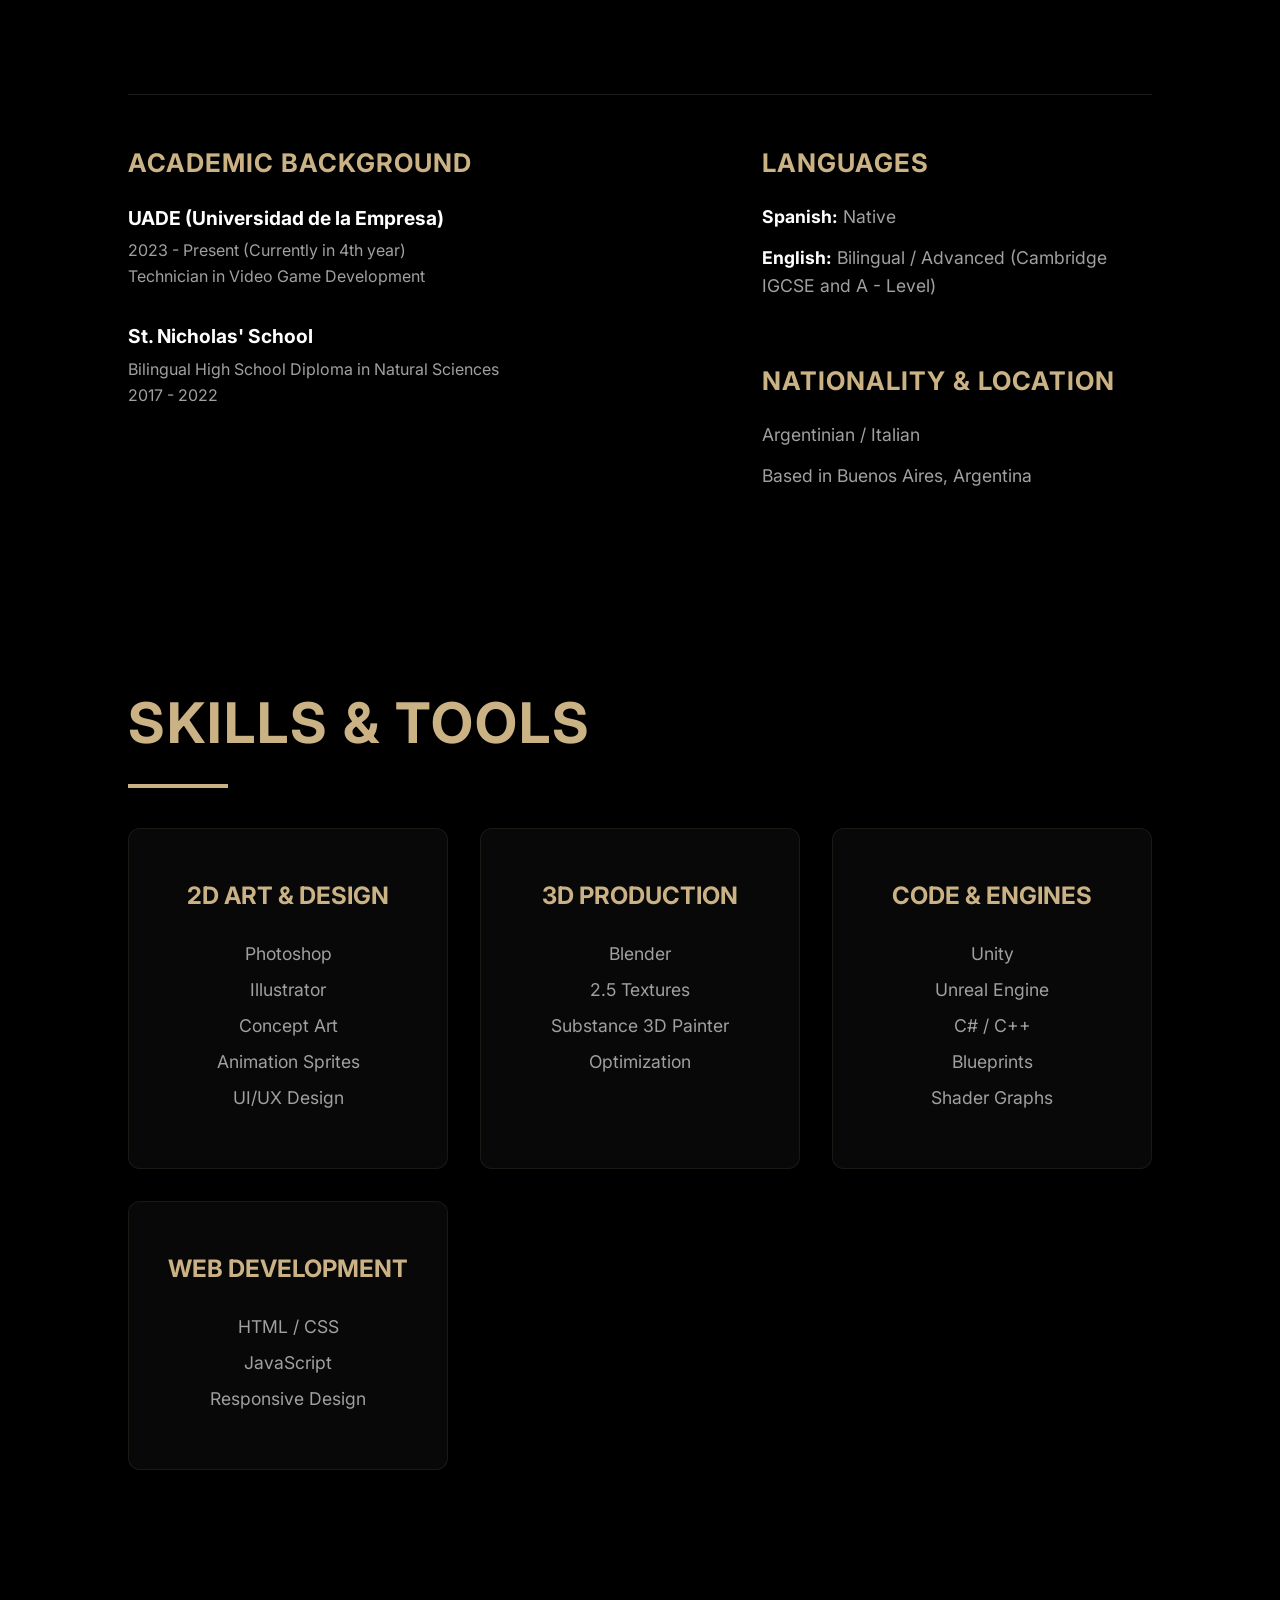
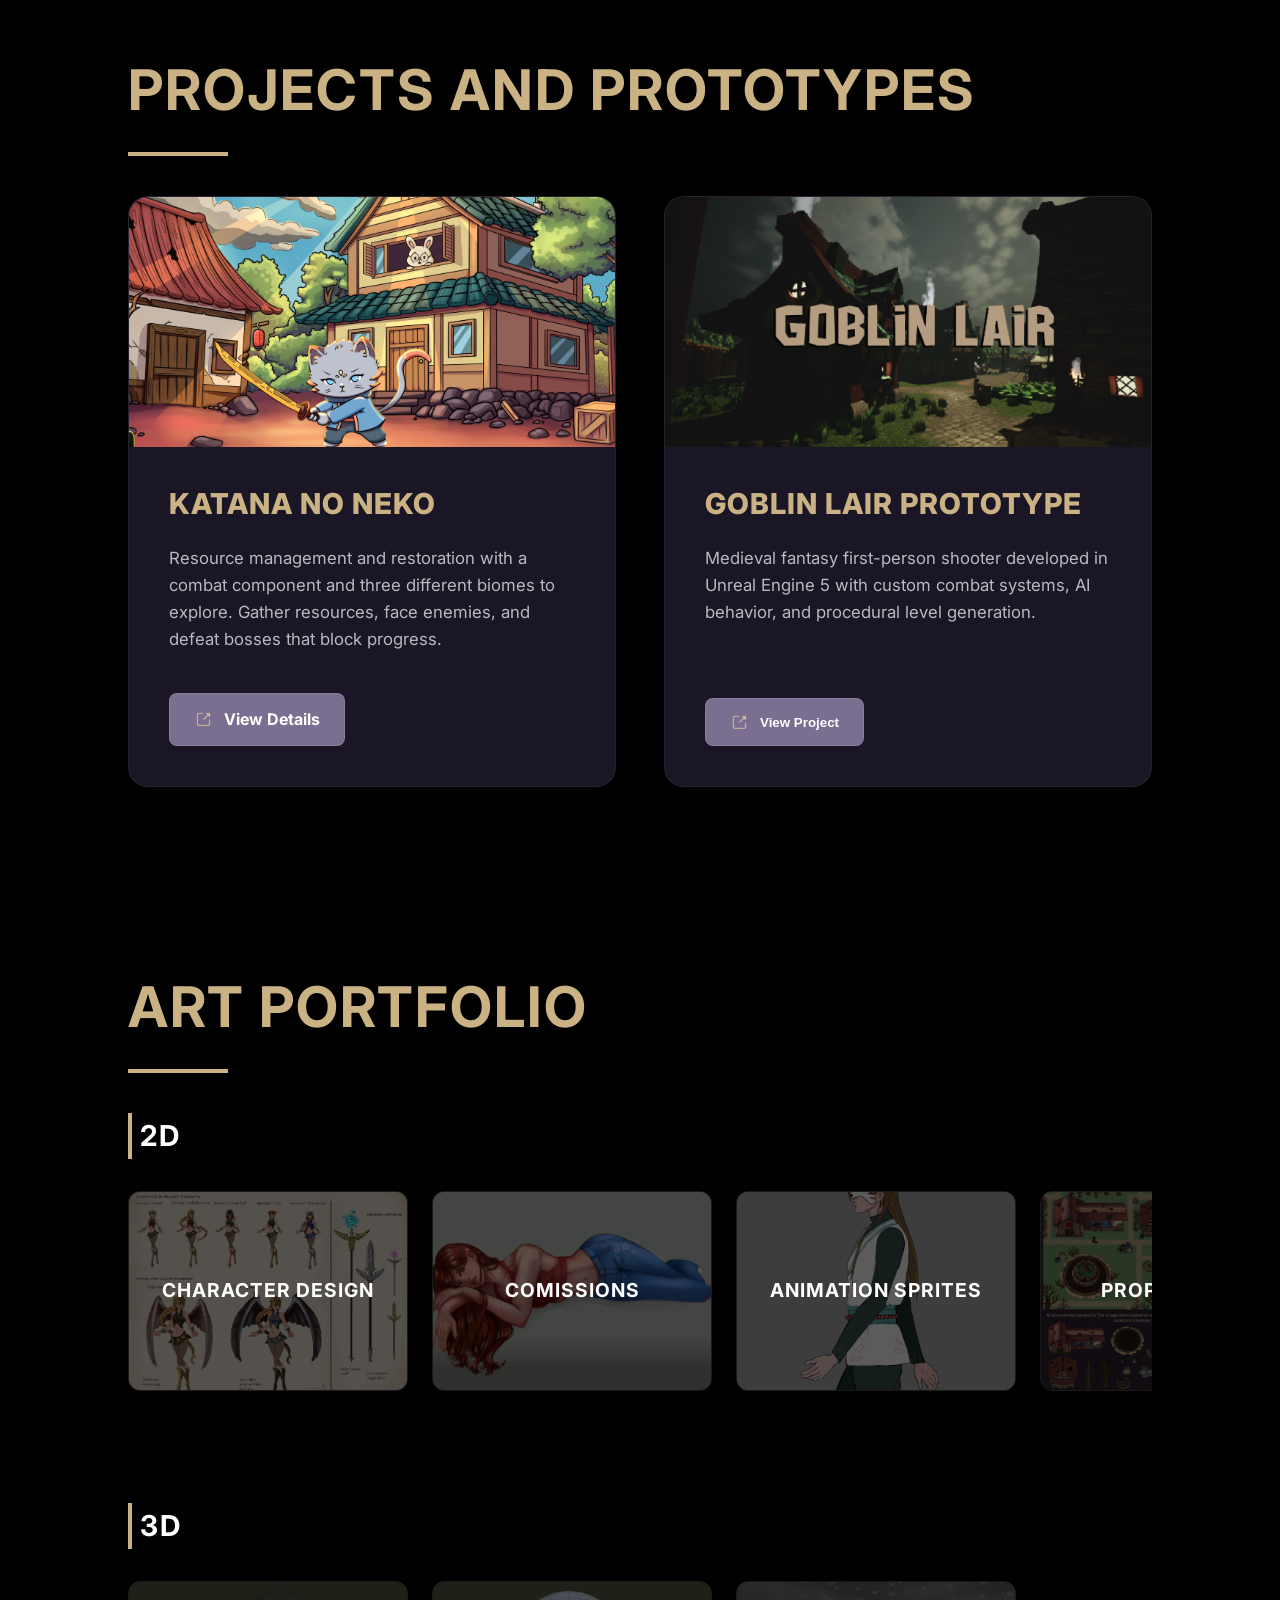
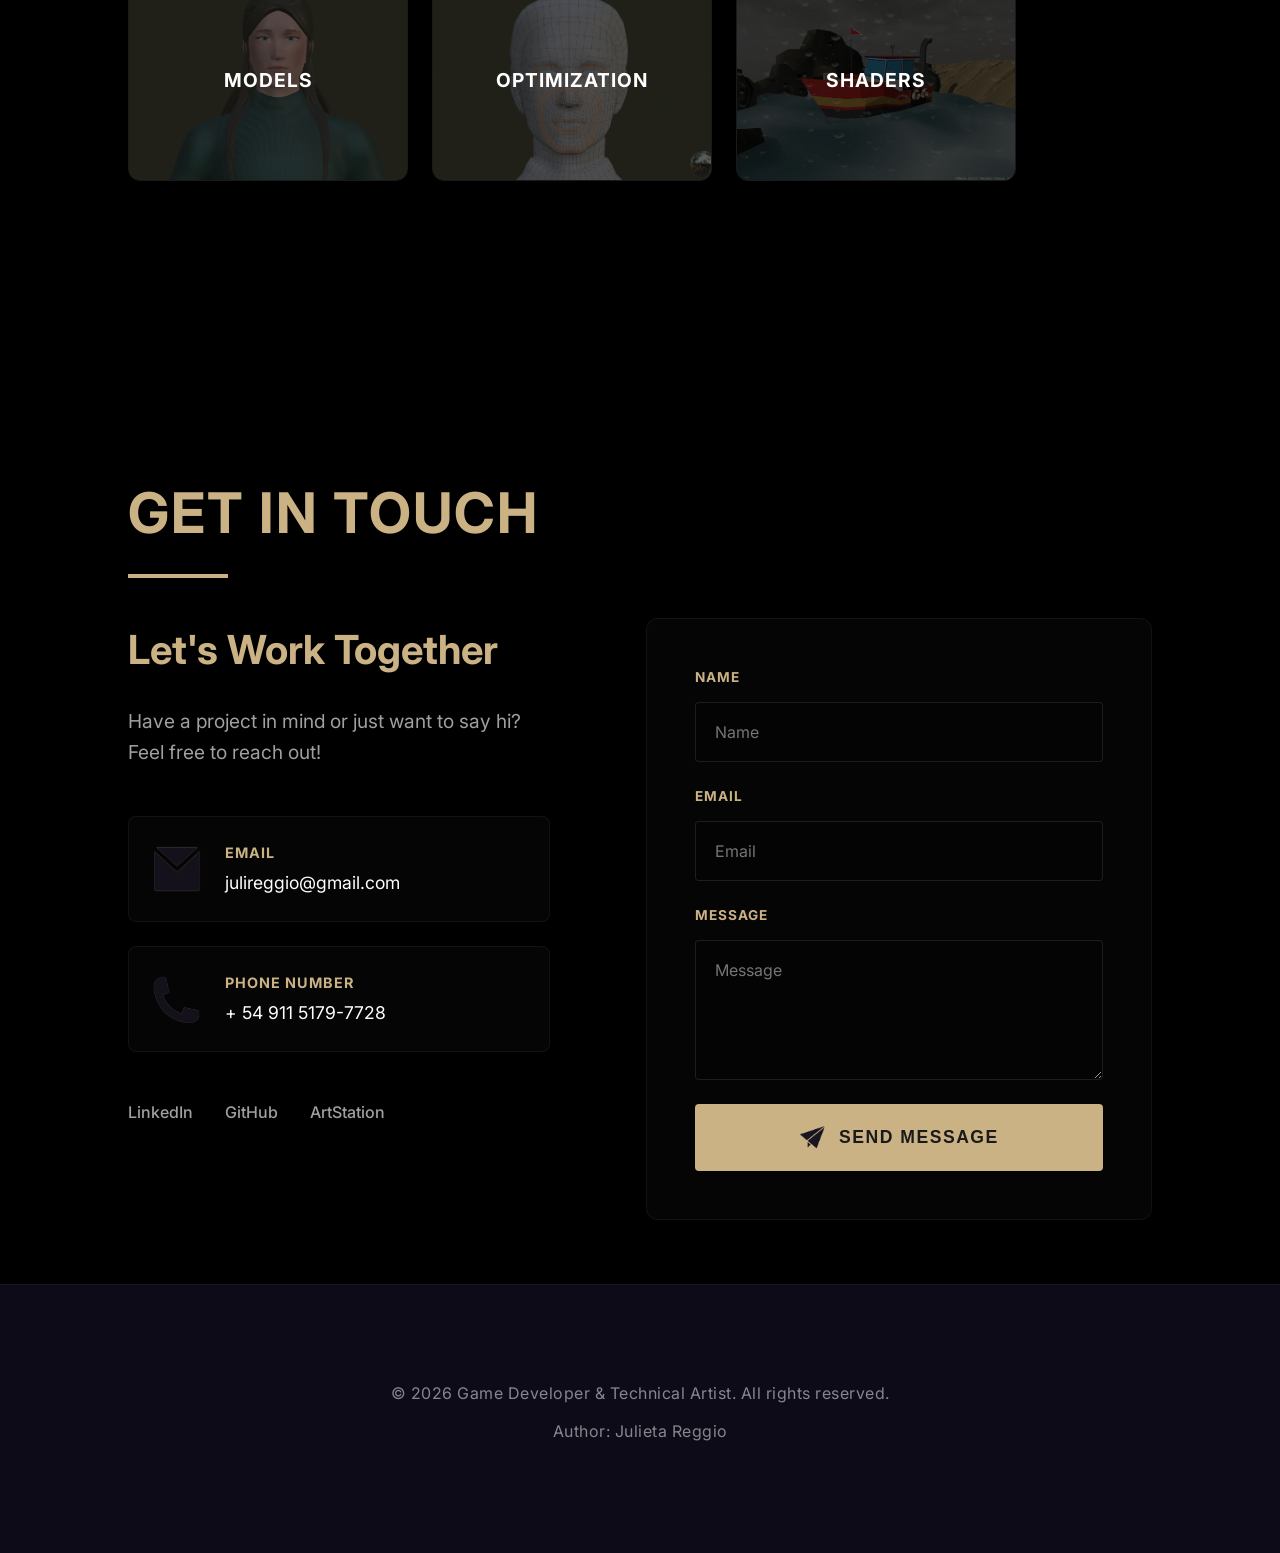
==== commit 8c161a39: "knkPage translation" ====
--- a/index.html
+++ b/index.html
@@ -189,7 +189,7 @@
                         </div>
                     </a>
                 </div>
-                <!-- 
+
                 <div class="project-card" data-id="goblin" data-title="GOBLIN LAIR PROTOTYPE"
                     data-img="img/prototypes/goblinLair.png"
                     data-purpose="Create a fast-paced FPS dungeon crawler with a focus on smart AI behavior and replayability through procedural generation."
@@ -208,7 +208,7 @@
                         </button>
                     </div>
                 </div>
-                -->
+
             </div>
         </section>
 
--- a/style.css
+++ b/style.css
@@ -1003,11 +1003,24 @@
     order: 1;
 }
 
+.intercalated-text h3 {
+    font-size: 1.4rem;
+    color: var(--accent-color);
+    margin-bottom: 1.5rem;
+    text-transform: uppercase;
+    letter-spacing: 2px;
+    font-weight: 700;
+}
+
 .intercalated-text p {
-    font-size: 1.2rem;
-    color: rgba(255, 255, 255, 0.8);
-    line-height: 2;
-    font-weight: 300;
+    font-size: 1.1rem;
+    color: rgba(255, 255, 255, 0.85);
+    line-height: 1.8;
+    margin-bottom: 1.5rem;
+}
+
+.intercalated-text p:last-child {
+    margin-bottom: 0;
 }
 
 .intercalated-image {
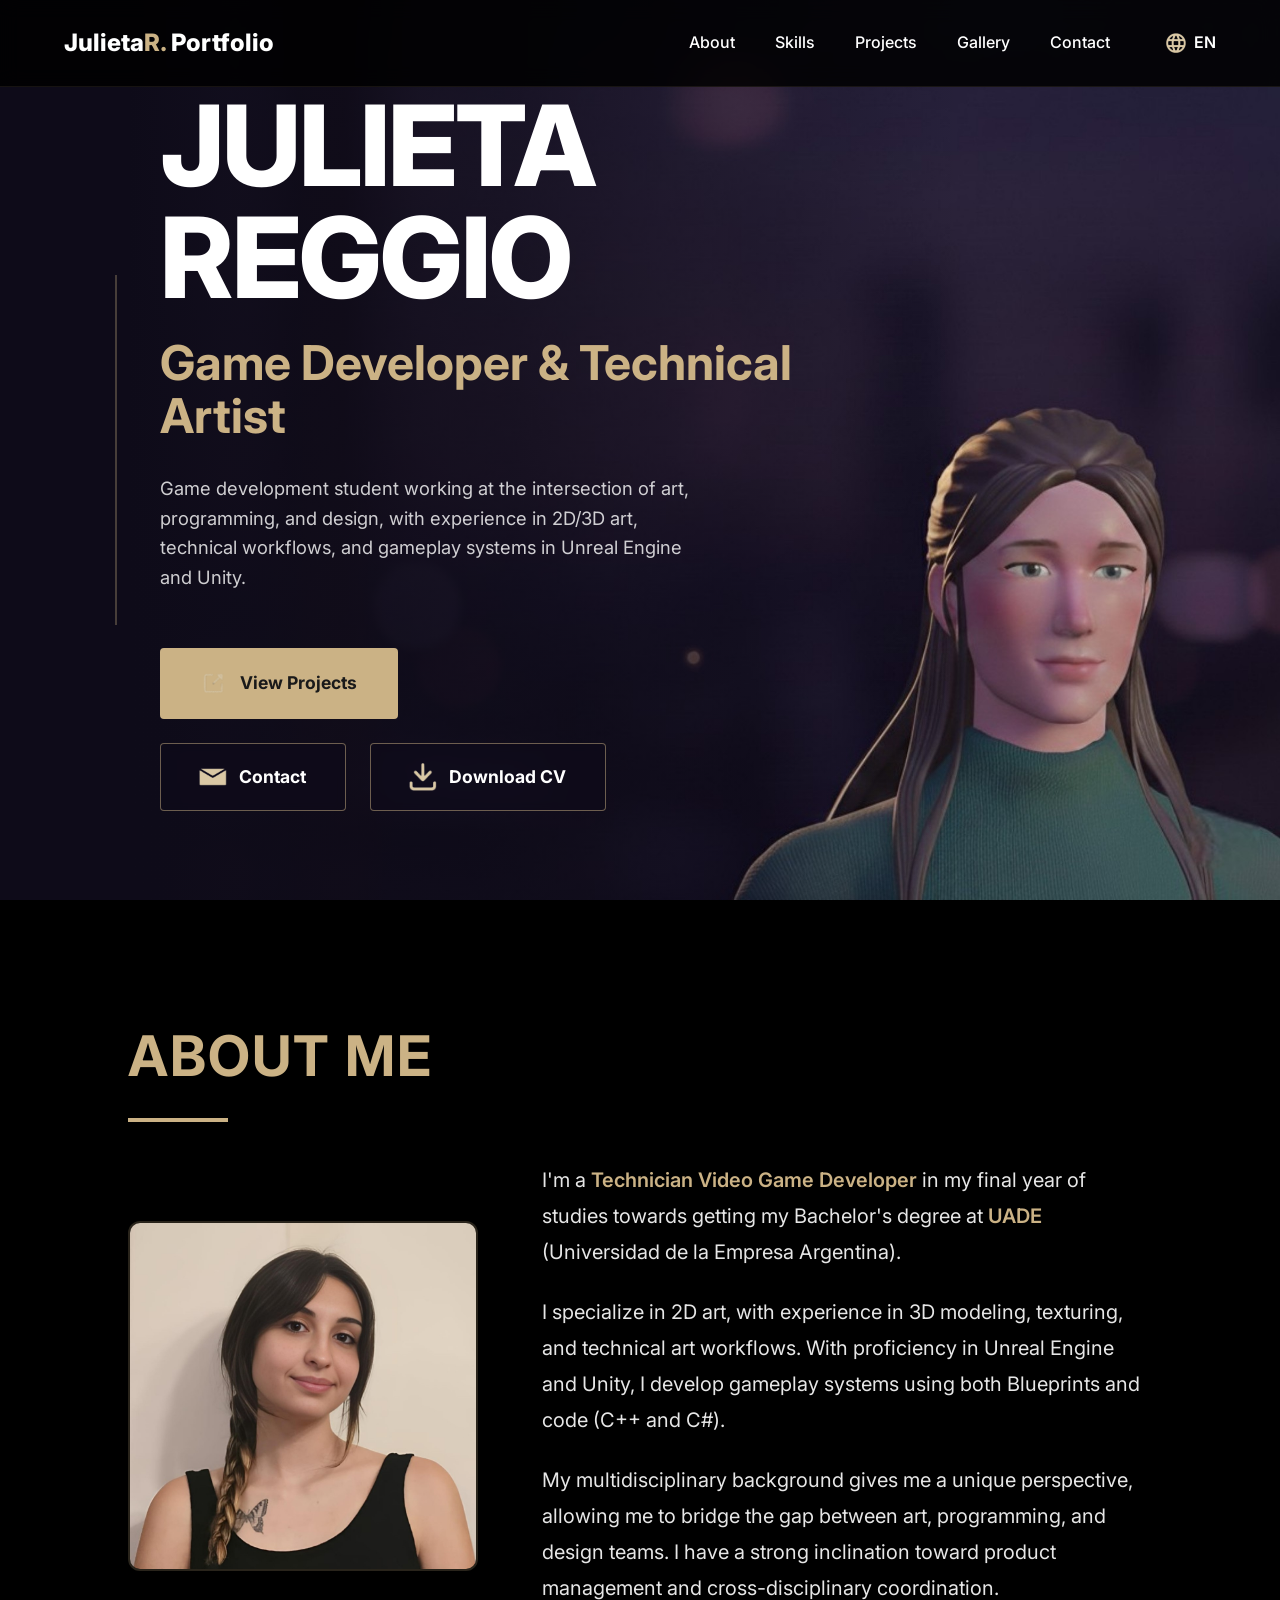
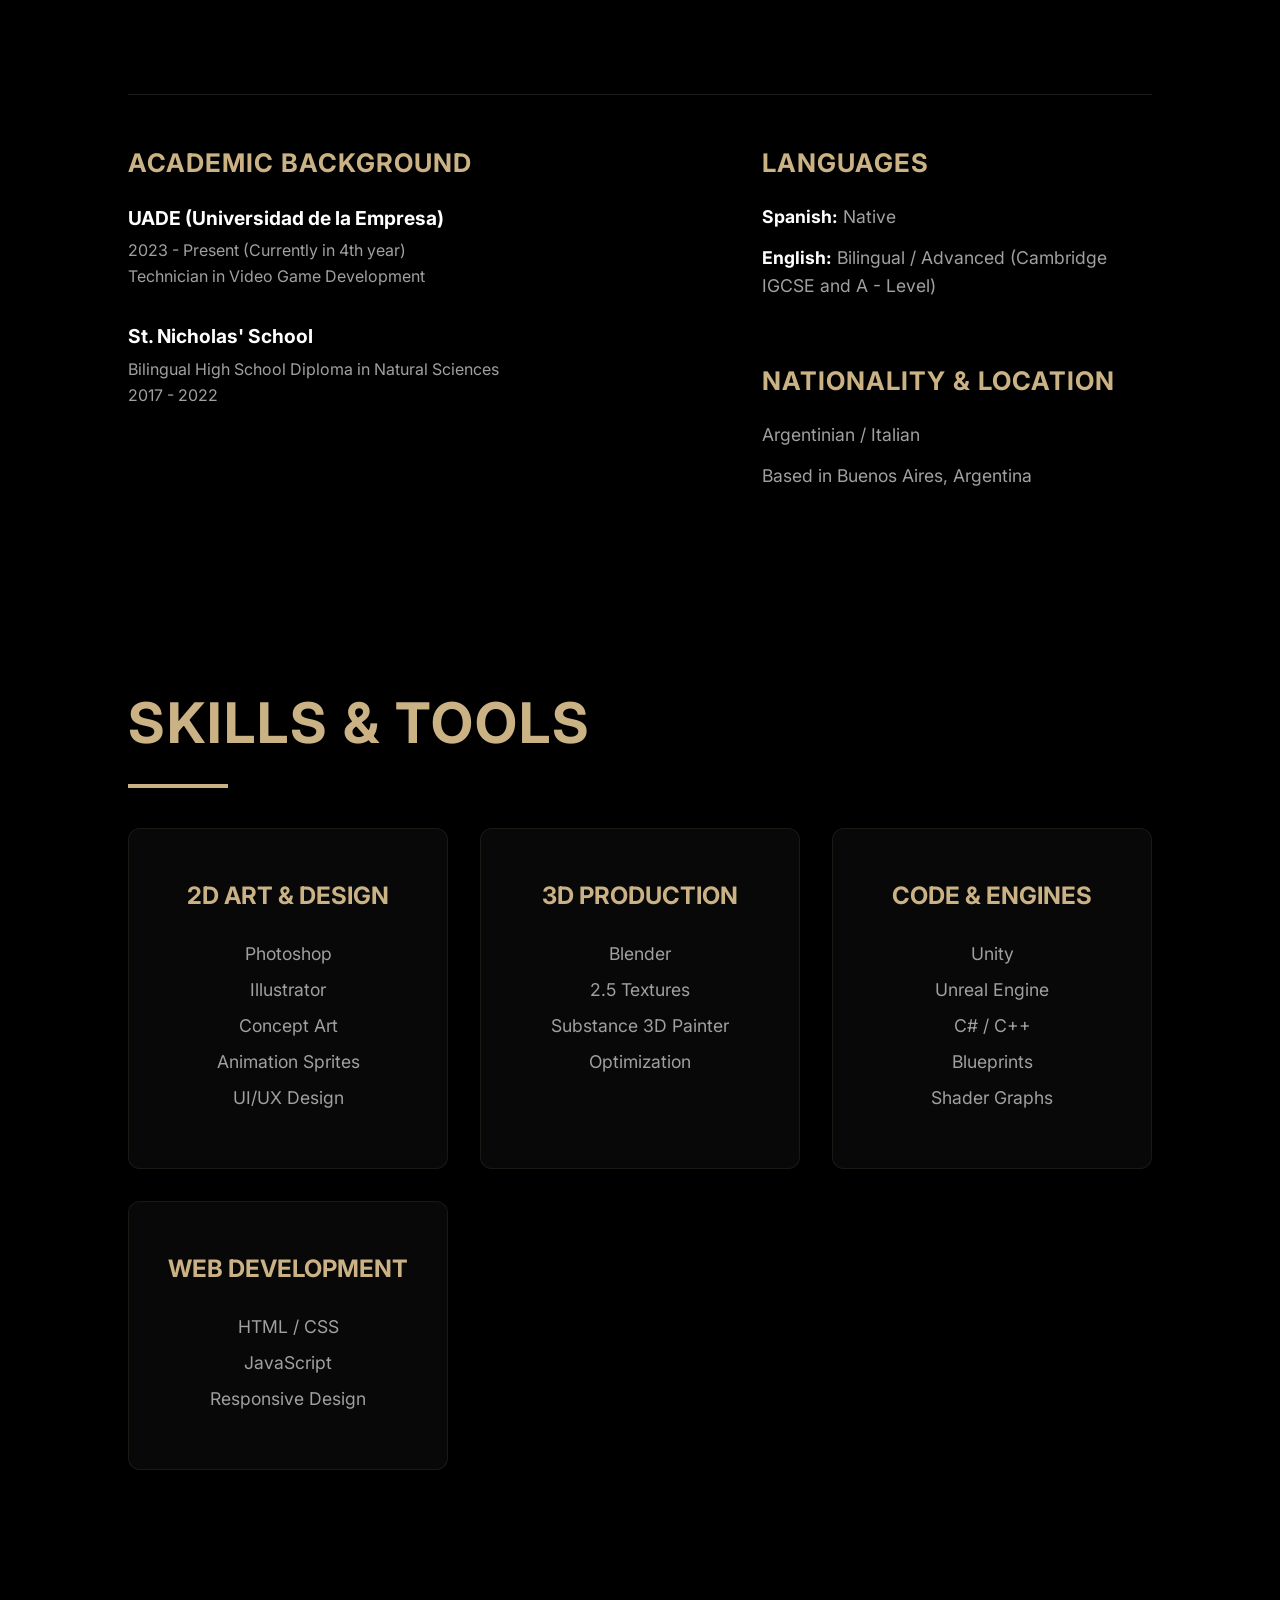
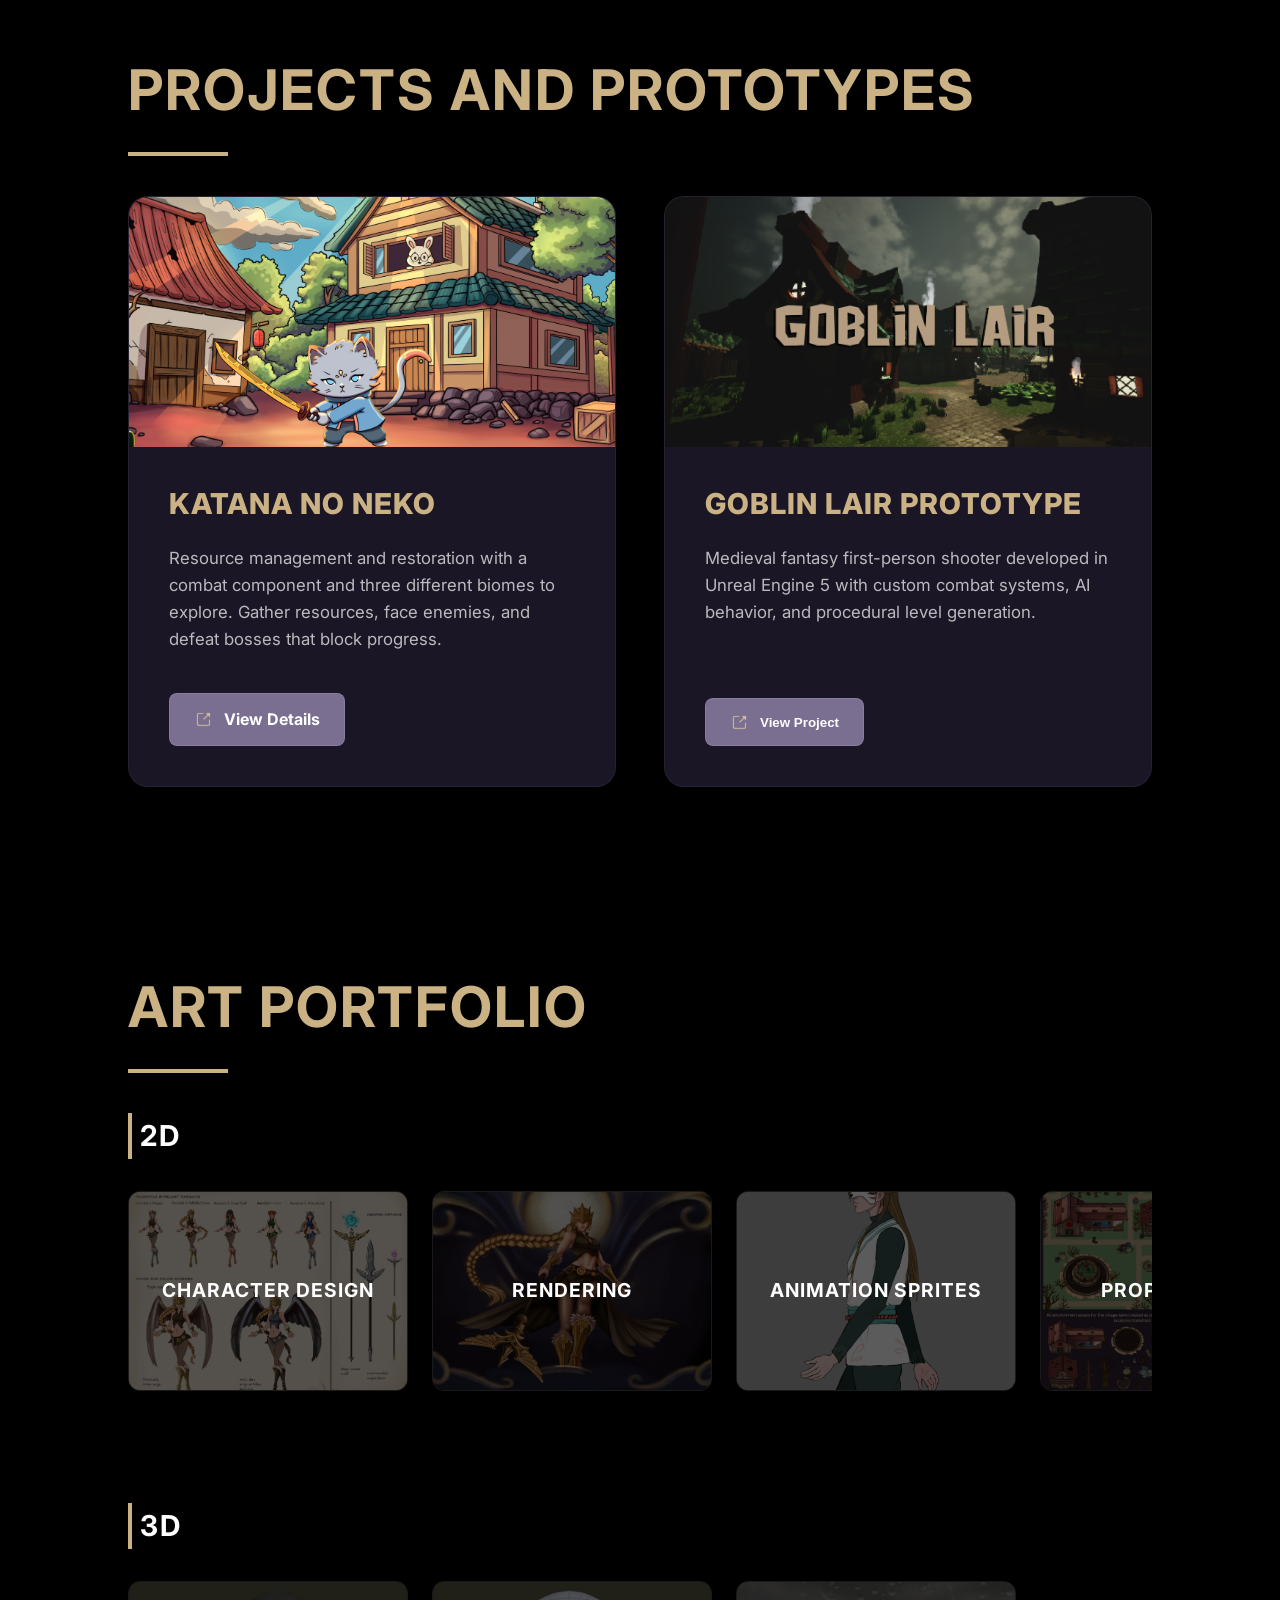
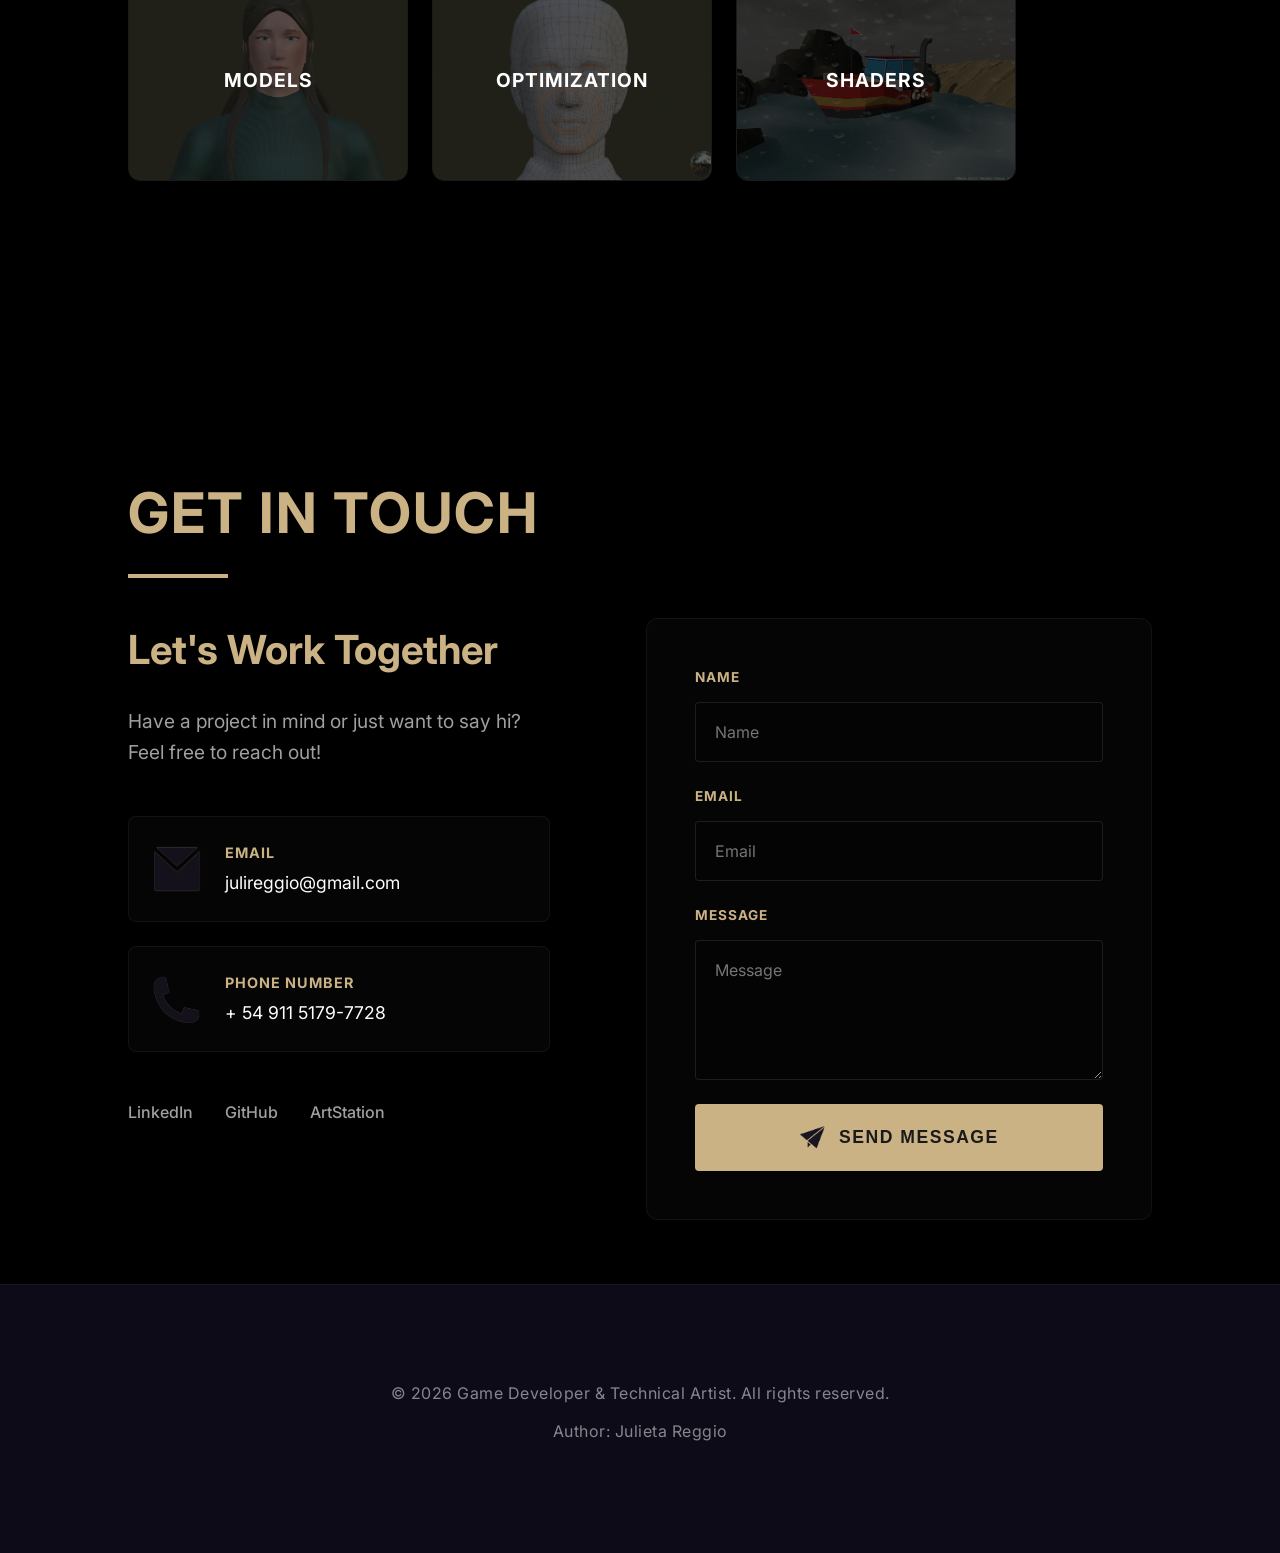
==== commit a6055431: "Update" ====
--- a/index.html
+++ b/index.html
@@ -220,34 +220,28 @@
                 <h3 class="category-title">2D</h3>
                 <div class="gallery-scroll">
                     <div class="gallery-item" data-category="character"
-                        data-images='["img/art/2d/CharacterDesign/ValkyrieConcept.png", "img/art/2d/CharacterDesign/conceptCats.jpeg", "img/art/2d/CharacterDesign/oc jewler.png", "img/art/2d/CharacterDesign/turnaround.png", "img/art/2d/CharacterDesign/turnaround0.png"]'
-                        data-captions='["Valkyrie Character Concept Art", "Cat Character Concepts", "Original Character: The Jeweler", "Original Character Turnaround", "Supplementary Character Views"]'>
+                        data-images='["img/art/2d/CharacterDesign/ValkyrieConcept.png", "img/art/2d/CharacterDesign/ValkyrieTurnaround.png", "img/art/2d/CharacterDesign/conceptCats.jpeg", "img/art/2d/CharacterDesign/oc jewler.png", "img/art/2d/CharacterDesign/turnaround.png", "img/art/2d/CharacterDesign/turnaround0.png"]'
+                        data-captions='["Valkyrie Character Concept Art", "Valkyrie Character Turnaround", "Cat Character Concepts", "Original Character: The Jeweler", "Original Character Turnaround", "Supplementary Character Views"]'>
                         <img src="img/art/2d/CharacterDesign/ValkyrieConcept.png" alt="Character Design">
                         <div class="gallery-overlay"><span>Character Design</span></div>
                     </div>
-                    <div class="gallery-item" data-category="comissions"
-                        data-images='["img/art/2d/Comissions/girl.png", "img/art/2d/Comissions/choso.png", "img/art/2d/Comissions/kain.png", "img/art/2d/Comissions/rafa.png", "img/art/2d/Comissions/robin.jpeg"]'
-                        data-captions='["Character Full Body Commission", "Fan Art Commission: Choso (Jujutsu Kaisen)", "Fan Art: Kayn (League Of Legends)", "Portrait Commission", "Fan Art Commission: Robin (One Piece)"]'>
-                        <img src="img/art/2d/Comissions/girl.png" alt="Comissions">
-                        <div class="gallery-overlay"><span>Comissions</span></div>
+                    <div class="gallery-item" data-category="Rendering"
+                        data-images='["img/art/2d/Rendering/Eir_Rendering.jpg","img/art/2d/Rendering/girl.png", "img/art/2d/Rendering/choso.png", "img/art/2d/Rendering/kain.png", "img/art/2d/Rendering/rafa.png", "img/art/2d/Rendering/robin.jpeg"]'
+                        data-captions='["Pantheon Fall: Eir Splash Art", "Character Full Body", "Fan Art Commission: Choso (Jujutsu Kaisen)", "Fan Art: Kayn (League Of Legends)", "Portrait Commission", "Fan Art: Robin (One Piece)"]'>
+                        <img src="img/art/2d/Rendering/Eir_Rendering.jpg" alt="Rendering">
+                        <div class="gallery-overlay"><span>Rendering</span></div>
                     </div>
                     <div class="gallery-item" data-category="animation"
                         data-images='["img/art/2d/AnimationSprite/knkAnimations.gif", "img/art/2d/AnimationSprite/knkAnimations2.gif", "img/art/2d/AnimationSprite/WalkingCycle.gif"]'
                         data-captions='["Katana No Neko Animation Sprites", "Katana No Neko NPC Animations", "Walking Cycle on DragonBones"]'>
-                        <img src="img/art/2d/AnimationSprite/cover.png" alt="Animation Sprites">
-                        <div class="gallery-overlay"><span>Animation Sprites</span></div>
+                        <img src="img/art/2d/AnimationSprite/cover.png" alt="Animations">
+                        <div class="gallery-overlay"><span>Animations</span></div>
                     </div>
                     <div class="gallery-item" data-category="props"
                         data-images='["img/art/2d/PropAssets/villageAssets.png", "img/art/2d/PropAssets/biomsAssets.png", "img/art/2d/PropAssets/astroAssets.png"]'
                         data-captions='["Village Environment Kit", "Biome Asset Pack", "Astro All Stars Asset Pack"]'>
                         <img src="img/art/2d/PropAssets/villageAssets.png" alt="Prop / Assets">
                         <div class="gallery-overlay"><span>Prop / Assets</span></div>
-                    </div>
-                    <div class="gallery-item" data-category="covers"
-                        data-images='["img/art/2d/Covers/astro.png", "img/art/2d/Covers/environment.jpeg", "img/art/2d/Covers/knk.png"]'
-                        data-captions='["Astro All Stars Cover Art", "Environment Art", "Katana No Neko Cover Art"]'>
-                        <img src="img/art/2d/Covers/astro.png" alt="SplashScreens / Covers">
-                        <div class="gallery-overlay"><span>SplashScreens / Covers</span></div>
                     </div>
                 </div>
             </div>
@@ -268,8 +262,8 @@
                         <div class="gallery-overlay"><span>Optimization</span></div>
                     </div>
                     <div class="gallery-item" data-category="shaders"
-                        data-images='["img/art/3d/Shaders/WaterfallScene.mp4", "img/art/3d/Shaders/BoatScene.mp4"]'
-                        data-captions='["Dynamic Waterfall Shader", "Stylized Water Interaction"]'>
+                        data-images='["img/art/3d/Shaders/Ue5_NS_Beam.mp4", "img/art/3d/Shaders/UIShader.mp4", "img/art/3d/Shaders/WaterfallScene.mp4", "img/art/3d/Shaders/BoatScene.mp4"]'
+                        data-captions='["Beam with custom particle sprites", "UI Metalic Button Shader", "Dynamic Waterfall Shader", "Stylized Water Interaction"]'>
                         <img src="img/art/3d/Shaders/coverShaders.png" alt="Shaders">
                         <div class="gallery-overlay"><span>Shaders</span></div>
                     </div>
--- a/style.css
+++ b/style.css
@@ -1074,9 +1074,10 @@
         gap: 3rem;
     }
 
-    .intercalated-row {
+    .intercalated-row,
+    .intercalated-row.reverse {
         grid-template-columns: 1fr;
-        gap: 4rem;
+        gap: 2.5rem;
     }
 
     .intercalated-row.reverse .intercalated-text {
@@ -1085,6 +1086,11 @@
 
     .intercalated-row.reverse .intercalated-image {
         order: 2;
+    }
+
+    .intercalated-image .gallery-item,
+    .animation-grid {
+        height: 350px;
     }
 }
 
@@ -1318,30 +1324,6 @@
 }
 
 /* Responsive Styles */
-@media (max-width: 1100px) {
-    .project-top-row {
-        grid-template-columns: 1fr;
-        gap: 3rem;
-    }
-
-    .intercalated-row {
-        grid-template-columns: 1fr;
-        gap: 4rem;
-    }
-
-    .intercalated-row.reverse .intercalated-text {
-        order: 1;
-    }
-
-    .intercalated-row.reverse .intercalated-image {
-        order: 2;
-    }
-
-    .intercalated-image .gallery-item,
-    .animation-grid {
-        height: 350px;
-    }
-}
 
 @media (max-width: 992px) {
     .contact-container {
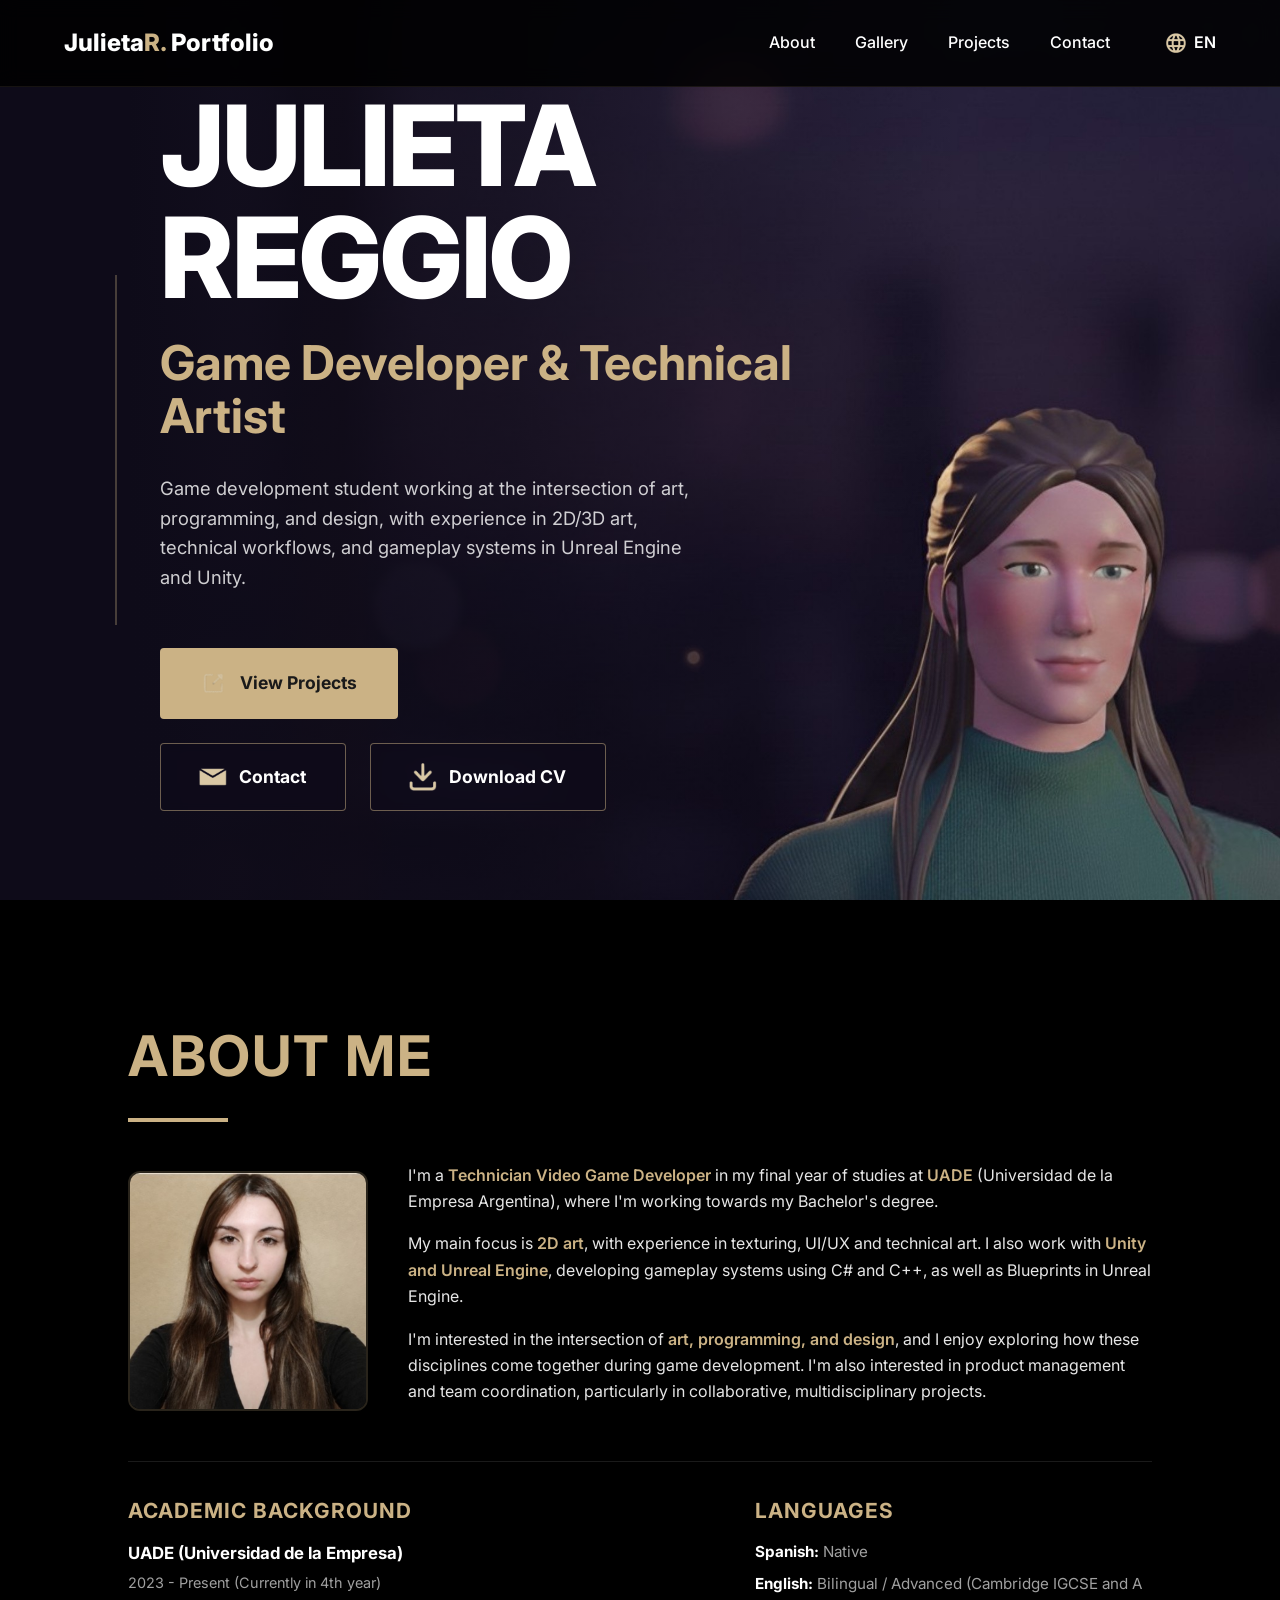
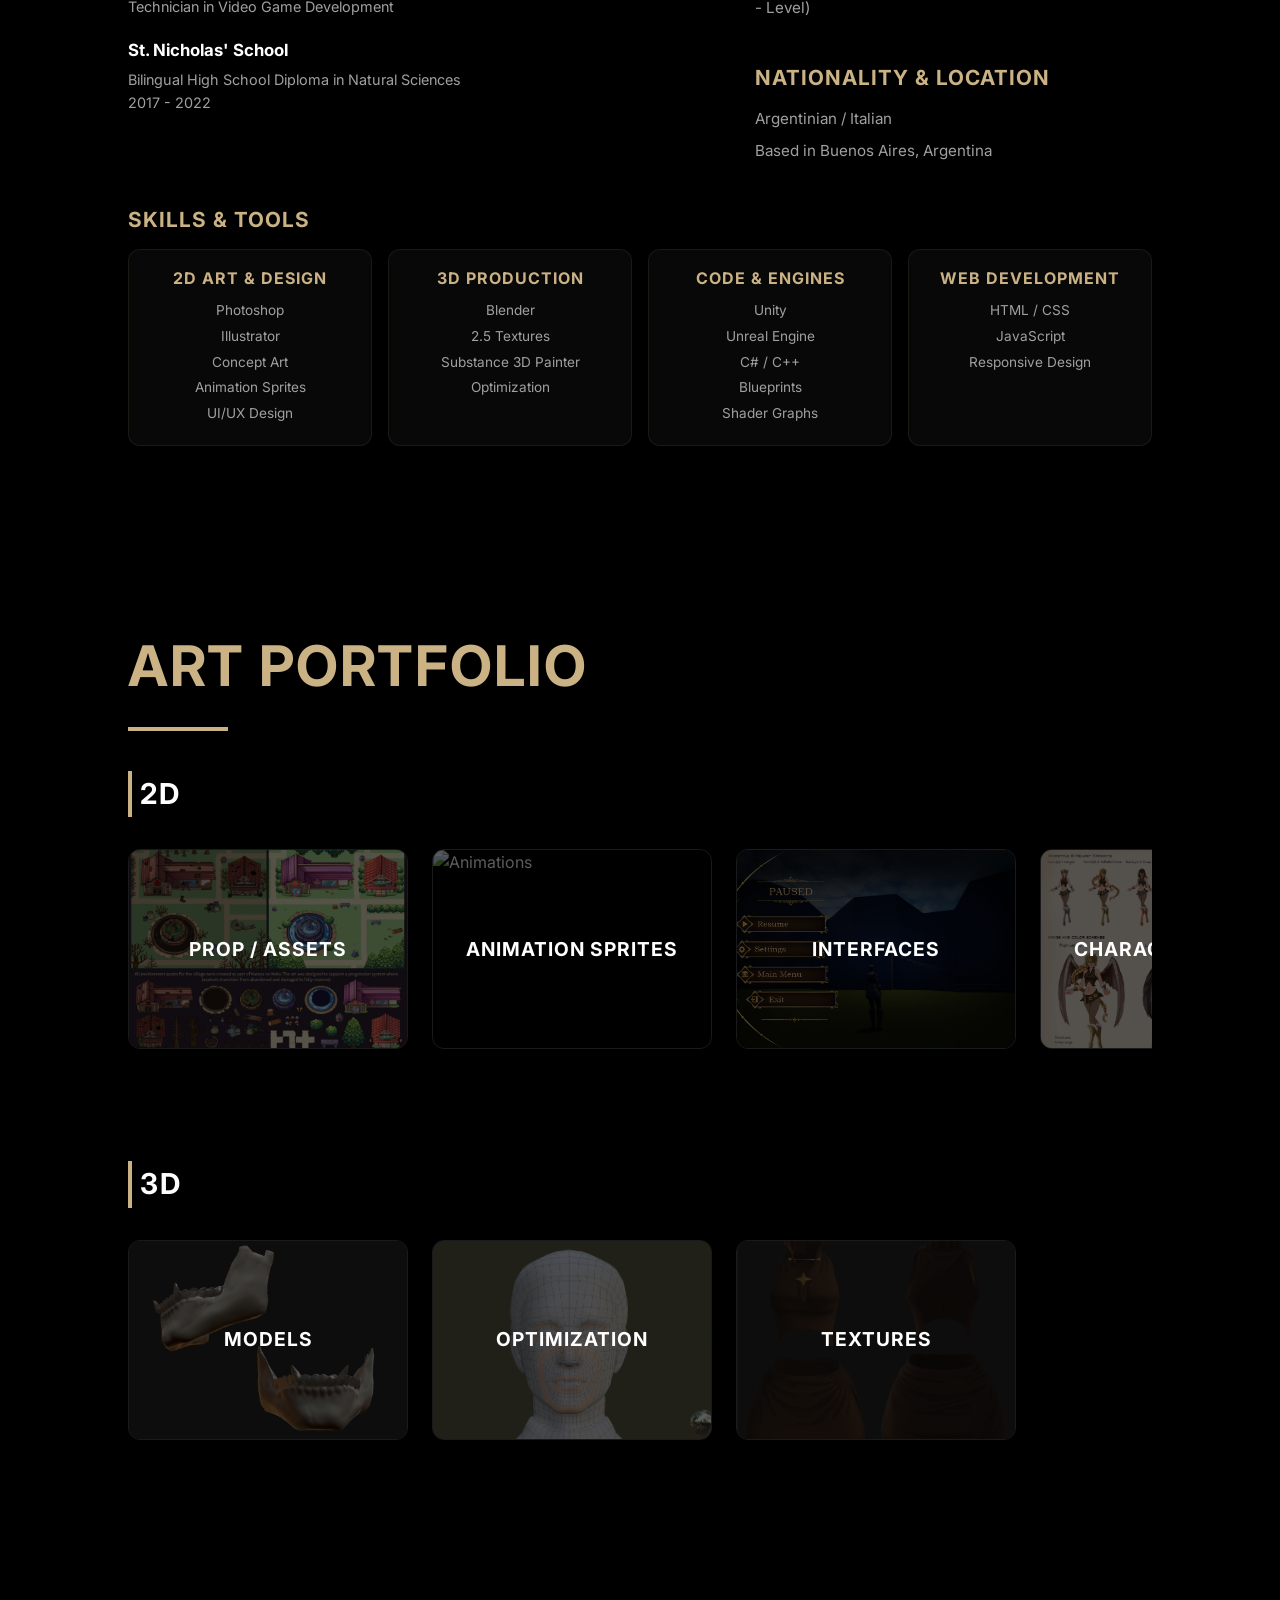
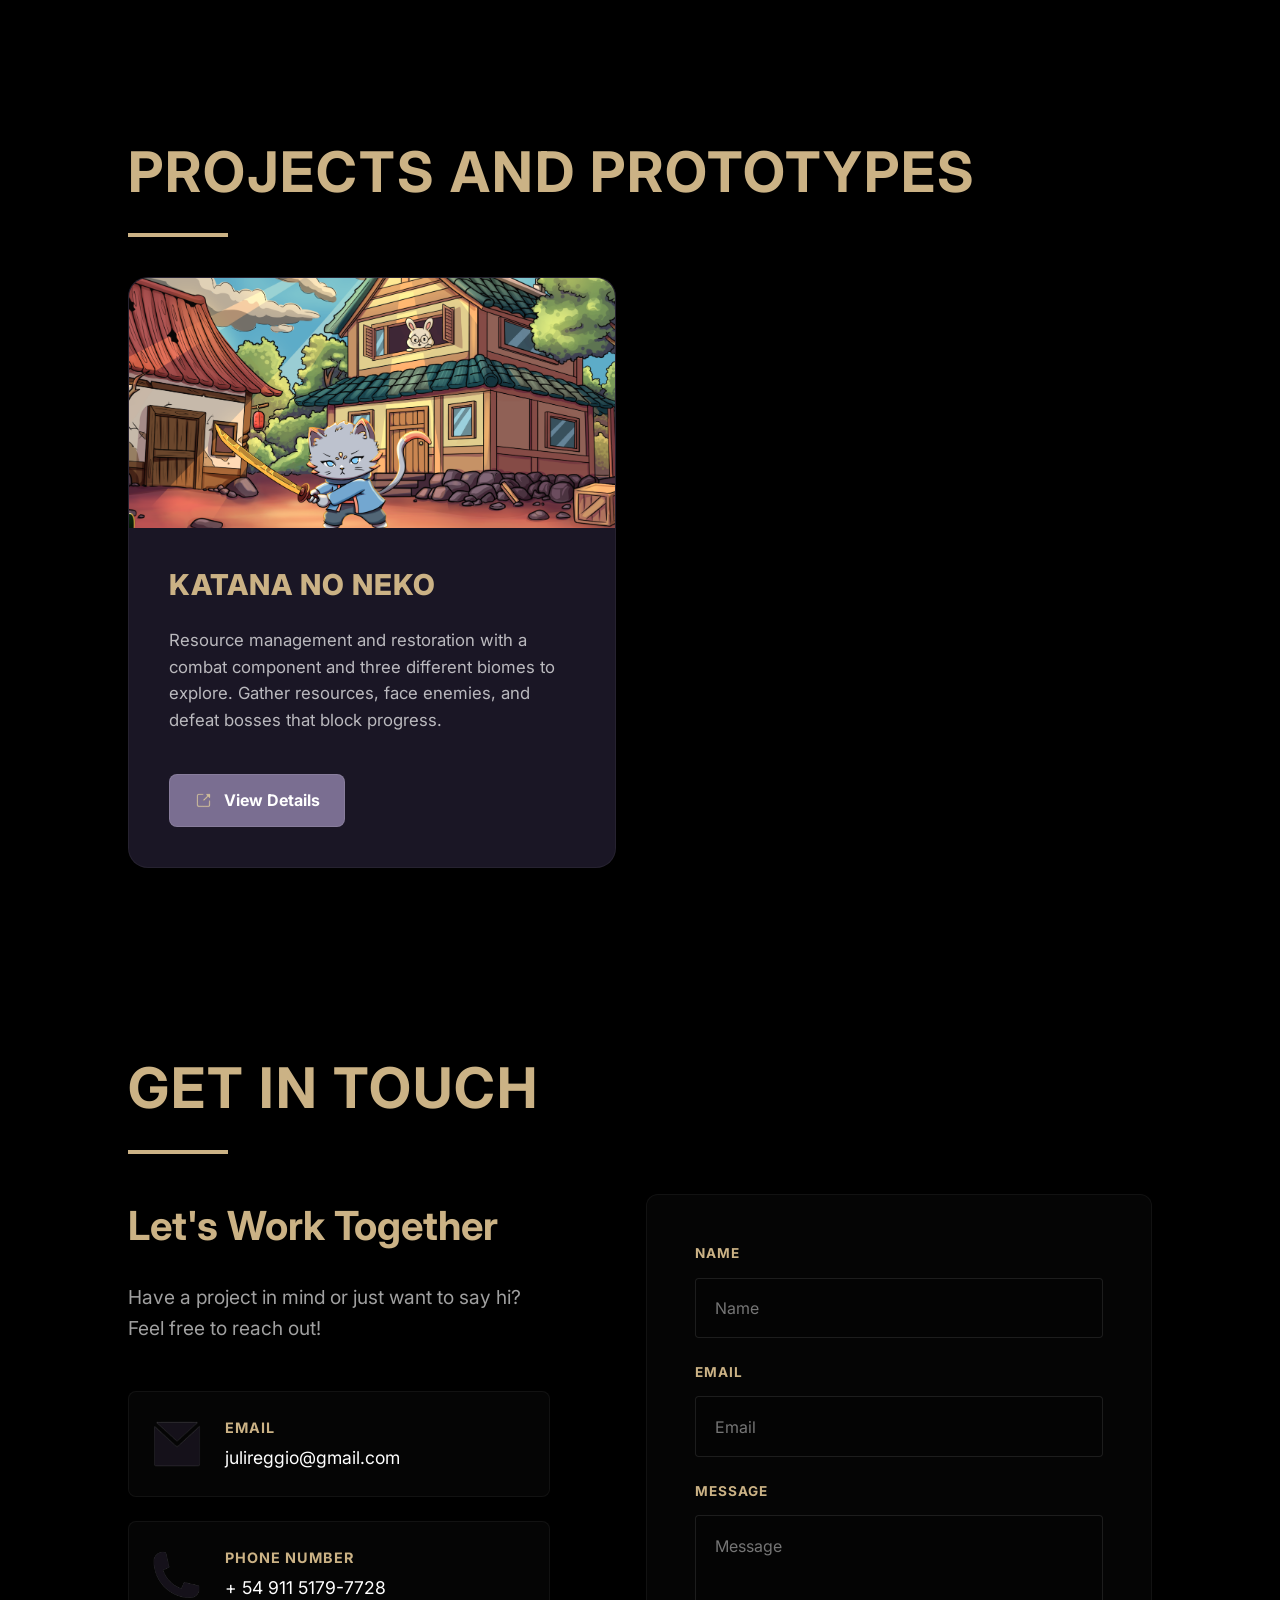
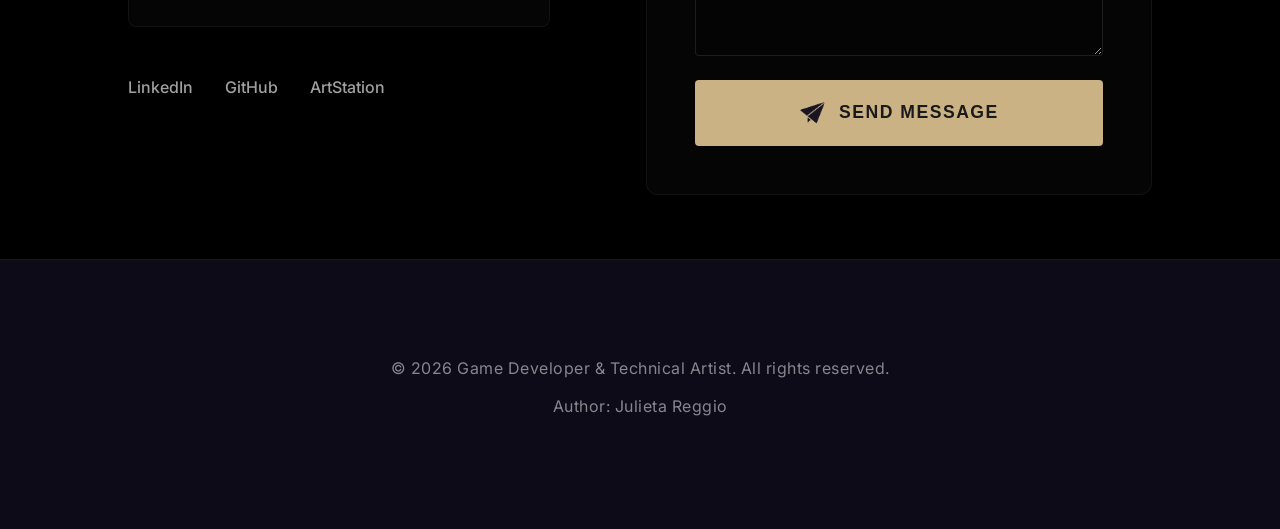
==== commit a4a0ae84: "update" ====
--- a/index.html
+++ b/index.html
@@ -18,9 +18,8 @@
         <nav>
             <ul class="nav-links" id="nav-menu">
                 <li><a href="#about">About</a></li>
-                <li><a href="#skills">Skills</a></li>
+                <li><a href="#gallery">Gallery</a></li>
                 <li><a href="#projects">Projects</a></li>
-                <li><a href="#gallery">Gallery</a></li>
                 <li><a href="#contact">Contact</a></li>
                 <li class="lang-toggle">
                     <img src="img/icons/language_light.png" alt="Language" class="nav-icon">
@@ -72,18 +71,13 @@
             <div class="about-container">
                 <div class="about-main">
                     <div class="about-image">
-                        <img src="img/profilePicture.jpeg" alt="Julieta Reggio">
+                        <img src="img/profilePicture.png" alt="Julieta Reggio">
                     </div>
                     <div class="about-text">
-                        <p>I'm a <strong>Technician Video Game Developer</strong> in my final year of studies towards
-                            getting my Bachelor's degree at <strong>UADE</strong> (Universidad de la Empresa Argentina).
+                        <p>I'm a <strong>Technician Video Game Developer</strong> in my final year of studies at <strong>UADE</strong> (Universidad de la Empresa Argentina), where I'm working towards my Bachelor's degree. 
                         </p>
-                        <p>I specialize in 2D art, with experience in 3D modeling, texturing, and technical art
-                            workflows. With proficiency in Unreal Engine and Unity, I develop gameplay systems using
-                            both Blueprints and code (C++ and C#).</p>
-                        <p>My multidisciplinary background gives me a unique perspective, allowing me to bridge the gap
-                            between art, programming, and design teams. I have a strong inclination toward product
-                            management and cross-disciplinary coordination.</p>
+                        <p>My main focus is <strong>2D art</strong>, with experience in texturing, UI/UX and technical art. I also work with <strong>Unity and Unreal Engine</strong>, developing gameplay systems using C# and C++, as well as Blueprints in Unreal Engine.</p>
+                        <p>I'm interested in the intersection of <strong>art, programming, and design</strong>, and I enjoy exploring how these disciplines come together during game development. I'm also interested in product management and team coordination, particularly in collaborative, multidisciplinary projects.</p>
                     </div>
                 </div>
 
@@ -120,48 +114,112 @@
                     </div>
                 </div>
             </div>
-        </section>
-
-        <!-- Skills Section -->
-        <section id="skills">
-            <h2>Skills & Tools</h2>
-            <div class="skills-grid">
-                <div class="skill-card">
-                    <h3>2D Art & Design</h3>
-                    <ul>
-                        <li>Photoshop</li>
-                        <li>Illustrator</li>
-                        <li>Concept Art</li>
-                        <li>Animation Sprites</li>
-                        <li>UI/UX Design</li>
-                    </ul>
-                </div>
-                <div class="skill-card">
-                    <h3>3D Production</h3>
-                    <ul>
-                        <li>Blender</li>
-                        <li>2.5 Textures</li>
-                        <li>Substance 3D Painter</li>
-                        <li>Optimization</li>
-                    </ul>
-                </div>
-                <div class="skill-card">
-                    <h3>Code & Engines</h3>
-                    <ul>
-                        <li>Unity</li>
-                        <li>Unreal Engine</li>
-                        <li>C# / C++</li>
-                        <li>Blueprints</li>
-                        <li>Shader Graphs</li>
-                    </ul>
-                </div>
-                <div class="skill-card">
-                    <h3>Web Development</h3>
-                    <ul>
-                        <li>HTML / CSS</li>
-                        <li>JavaScript</li>
-                        <li>Responsive Design</li>
-                    </ul>
+
+            <div id="skills" class="skills-section detail-group">
+                <h3>Skills & Tools</h3>
+                <div class="skills-grid">
+                    <div class="skill-card">
+                        <h3>2D Art & Design</h3>
+                        <ul>
+                            <li>Photoshop</li>
+                            <li>Illustrator</li>
+                            <li>Concept Art</li>
+                            <li>Animation Sprites</li>
+                            <li>UI/UX Design</li>
+                        </ul>
+                    </div>
+                    <div class="skill-card">
+                        <h3>3D Production</h3>
+                        <ul>
+                            <li>Blender</li>
+                            <li>2.5 Textures</li>
+                            <li>Substance 3D Painter</li>
+                            <li>Optimization</li>
+                        </ul>
+                    </div>
+                    <div class="skill-card">
+                        <h3>Code & Engines</h3>
+                        <ul>
+                            <li>Unity</li>
+                            <li>Unreal Engine</li>
+                            <li>C# / C++</li>
+                            <li>Blueprints</li>
+                            <li>Shader Graphs</li>
+                        </ul>
+                    </div>
+                    <div class="skill-card">
+                        <h3>Web Development</h3>
+                        <ul>
+                            <li>HTML / CSS</li>
+                            <li>JavaScript</li>
+                            <li>Responsive Design</li>
+                        </ul>
+                    </div>
+                </div>
+            </div>
+        </section>
+
+        <!-- Art Portfolio Section -->
+        <section id="gallery">
+            <h2>Art Portfolio</h2>
+
+            <div class="gallery-category">
+                <h3 class="category-title">2D</h3>
+                <div class="gallery-scroll">
+                    <div class="gallery-item" data-category="props"
+                        data-images='["img/art/2d/PropAssets/villageAssets.png", "img/art/2d/PropAssets/biomsAssets.png", "img/art/2d/PropAssets/astroAssets.png"]'
+                        data-captions='["Village Environment Kit", "Biome Asset Pack", "Astro All Stars Asset Pack"]'>
+                        <img src="img/art/2d/PropAssets/villageAssets.png" alt="Prop / Assets">
+                        <div class="gallery-overlay"><span>Prop / Assets</span></div>
+                    </div>
+                    <div class="gallery-item" data-category="animation"
+                        data-images='["img/art/2d/AnimationSprite/knkAnimations.gif", "img/art/2d/AnimationSprite/knkAnimations2.gif", "img/art/2d/AnimationSprite/WalkingCycle.gif"]'
+                        data-captions='["Katana No Neko Animation Sprites", "Katana No Neko NPC Animations", "Walking Cycle on DragonBones"]'>
+                        <img src="img/art/2d/AnimationSprite/knkAnimations.gif" alt="Animations">
+                        <div class="gallery-overlay"><span>Animations</span></div>
+                    </div>
+                    <div class="gallery-item" data-category="interfaces"
+                        data-images='["img/art/2d/Interfaces/PF_Controls.png", "img/art/2d/Interfaces/PF_Volume.png", "img/art/2d/Interfaces/PF_Pause.png"]'
+                        data-captions='["Options Menu", "Options Volume", "Pause Menu"]'>
+                        <img src="img/art/2d/Interfaces/PF_Pause.png" alt="Interfaces">
+                        <div class="gallery-overlay"><span>Interfaces</span></div>
+                    </div>
+                    <div class="gallery-item" data-category="character"
+                        data-images='["img/art/2d/CharacterDesign/ValkyrieConcept.png", "img/art/2d/CharacterDesign/ValkyrieTurnaround.png", "img/art/2d/CharacterDesign/conceptCats.jpeg", "img/art/2d/CharacterDesign/oc jewler.png", "img/art/2d/CharacterDesign/turnaround.png", "img/art/2d/CharacterDesign/turnaround0.png"]'
+                        data-captions='["Valkyrie Character Concept Art", "Valkyrie Character Turnaround", "Cat Character Concepts", "Original Character: The Jeweler", "Original Character Turnaround", "Supplementary Character Views"]'>
+                        <img src="img/art/2d/CharacterDesign/ValkyrieConcept.png" alt="Character Design">
+                        <div class="gallery-overlay"><span>Character Design</span></div>
+                    </div>
+                    <div class="gallery-item" data-category="Rendering"
+                        data-images='["img/art/2d/Rendering/Eir_Rendering.jpg","img/art/2d/Rendering/girl.png", "img/art/2d/Rendering/choso.png", "img/art/2d/Rendering/kain.png", "img/art/2d/Rendering/rafa.png", "img/art/2d/Rendering/robin.jpeg"]'
+                        data-captions='["Pantheon Fall: Eir Splash Art", "Character Full Body", "Fan Art Commission: Choso (Jujutsu Kaisen)", "Fan Art: Kayn (League Of Legends)", "Portrait Commission", "Fan Art: Robin (One Piece)"]'>
+                        <img src="img/art/2d/Rendering/Eir_Rendering.jpg" alt="Rendering">
+                        <div class="gallery-overlay"><span>Rendering</span></div>
+                    </div>
+                </div>
+            </div>
+
+            <div class="gallery-category">
+                <h3 class="category-title">3D</h3>
+                <div class="gallery-scroll">
+                    <div class="gallery-item" data-category="models"
+                        data-images='["img/art/3d/Models/Character_01.png", "img/art/3d/Models/Jaws.png", "img/art/3d/Models/Helicopter.png", "img/art/3d/Models/heliVideo.mp4"]'
+                        data-captions='["Texture Character Model", "Anatomical Asset Study", "Low Poly Helicopter Model", "Helicopter Turnaround"]'>
+                        <img src="img/art/3d/Models/Jaws.png" alt="Models">
+                        <div class="gallery-overlay"><span>Models</span></div>
+                    </div>
+                    <div class="gallery-item" data-category="optimization"
+                        data-images='["img/art/3d/Optimization/Retopo.png"]'
+                        data-captions='["Character Retopology"]'>
+                        <img src="img/art/3d/Optimization/Retopo0.png" alt="Optimization">
+                        <div class="gallery-overlay"><span>Optimization</span></div>
+                    </div>
+                    <div class="gallery-item" data-category="Textures"
+                        data-images='["img/art/3d/Textures/TextureClothesValk.png", "img/art/3d/Textures/TextureValk.png", "img/art/3d/Textures/KhonsuText.png"]'
+                        data-captions='["Female Character Clothes Texture", "Character Texture", "God Character Texture"]'>
+                        <img src="img/art/3d/Textures/TextureClothesValk.png" alt="Textures">
+                        <div class="gallery-overlay"><span>Textures</span></div>
+                    </div>
                 </div>
             </div>
         </section>
@@ -170,10 +228,7 @@
         <section id="projects">
             <h2>Projects and Prototypes</h2>
             <div class="projects-grid">
-                <div class="project-card" data-id="knk" data-title="KATANA NO NEKO" data-img="img/prototypes/knk.png"
-                    data-purpose="Resource management and restoration with a combat component and three different biomes to explore. Gather resources, face enemies, and defeat bosses that block progress."
-                    data-addition="I was responsible for the entire art pipeline, from concept art and visual design to producing all in-game assets and sprite animations. I also created visual effects using Unity’s particle system and contributed to programming features such as the restoration and inventory systems."
-                    data-tools="Unity, C#, Photoshop, Medibang Paint Pro, Particle Systems">
+                <div class="project-card" data-id="knk">
                     <a href="katana-no-neko.html" class="project-link-wrapper">
                         <div class="project-img">
                             <img src="img/prototypes/knk.png" alt="Katana No Neko">
@@ -190,84 +245,6 @@
                     </a>
                 </div>
 
-                <div class="project-card" data-id="goblin" data-title="GOBLIN LAIR PROTOTYPE"
-                    data-img="img/prototypes/goblinLair.png"
-                    data-purpose="Create a fast-paced FPS dungeon crawler with a focus on smart AI behavior and replayability through procedural generation."
-                    data-addition="I developed the custom combat systems and the AI logic for variety of enemy types. I also designed the modular environment kits used for the procedural level generation."
-                    data-tools="Unreal Engine 5, Blueprints, Blender, Niagara System, Custom Shaders">
-                    <div class="project-img">
-                        <img src="img/prototypes/goblinLair.png" alt="Goblin Lair Prototype">
-                    </div>
-                    <div class="project-info">
-                        <h3>GOBLIN LAIR PROTOTYPE</h3>
-                        <p>Medieval fantasy first-person shooter developed in Unreal Engine 5 with custom combat
-                            systems, AI behavior, and procedural level generation.</p>
-                        <button class="btn-project">
-                            <img src="img/icons/show_light.png" alt="Show" class="btn-icon">
-                            View Project
-                        </button>
-                    </div>
-                </div>
-
-            </div>
-        </section>
-
-        <!-- Art Portfolio Section -->
-        <section id="gallery">
-            <h2>Art Portfolio</h2>
-
-            <div class="gallery-category">
-                <h3 class="category-title">2D</h3>
-                <div class="gallery-scroll">
-                    <div class="gallery-item" data-category="character"
-                        data-images='["img/art/2d/CharacterDesign/ValkyrieConcept.png", "img/art/2d/CharacterDesign/ValkyrieTurnaround.png", "img/art/2d/CharacterDesign/conceptCats.jpeg", "img/art/2d/CharacterDesign/oc jewler.png", "img/art/2d/CharacterDesign/turnaround.png", "img/art/2d/CharacterDesign/turnaround0.png"]'
-                        data-captions='["Valkyrie Character Concept Art", "Valkyrie Character Turnaround", "Cat Character Concepts", "Original Character: The Jeweler", "Original Character Turnaround", "Supplementary Character Views"]'>
-                        <img src="img/art/2d/CharacterDesign/ValkyrieConcept.png" alt="Character Design">
-                        <div class="gallery-overlay"><span>Character Design</span></div>
-                    </div>
-                    <div class="gallery-item" data-category="Rendering"
-                        data-images='["img/art/2d/Rendering/Eir_Rendering.jpg","img/art/2d/Rendering/girl.png", "img/art/2d/Rendering/choso.png", "img/art/2d/Rendering/kain.png", "img/art/2d/Rendering/rafa.png", "img/art/2d/Rendering/robin.jpeg"]'
-                        data-captions='["Pantheon Fall: Eir Splash Art", "Character Full Body", "Fan Art Commission: Choso (Jujutsu Kaisen)", "Fan Art: Kayn (League Of Legends)", "Portrait Commission", "Fan Art: Robin (One Piece)"]'>
-                        <img src="img/art/2d/Rendering/Eir_Rendering.jpg" alt="Rendering">
-                        <div class="gallery-overlay"><span>Rendering</span></div>
-                    </div>
-                    <div class="gallery-item" data-category="animation"
-                        data-images='["img/art/2d/AnimationSprite/knkAnimations.gif", "img/art/2d/AnimationSprite/knkAnimations2.gif", "img/art/2d/AnimationSprite/WalkingCycle.gif"]'
-                        data-captions='["Katana No Neko Animation Sprites", "Katana No Neko NPC Animations", "Walking Cycle on DragonBones"]'>
-                        <img src="img/art/2d/AnimationSprite/cover.png" alt="Animations">
-                        <div class="gallery-overlay"><span>Animations</span></div>
-                    </div>
-                    <div class="gallery-item" data-category="props"
-                        data-images='["img/art/2d/PropAssets/villageAssets.png", "img/art/2d/PropAssets/biomsAssets.png", "img/art/2d/PropAssets/astroAssets.png"]'
-                        data-captions='["Village Environment Kit", "Biome Asset Pack", "Astro All Stars Asset Pack"]'>
-                        <img src="img/art/2d/PropAssets/villageAssets.png" alt="Prop / Assets">
-                        <div class="gallery-overlay"><span>Prop / Assets</span></div>
-                    </div>
-                </div>
-            </div>
-
-            <div class="gallery-category">
-                <h3 class="category-title">3D</h3>
-                <div class="gallery-scroll">
-                    <div class="gallery-item" data-category="models"
-                        data-images='["img/art/3d/Models/Character0.png", "img/art/3d/Models/Character1.png", "img/art/3d/Models/Character2.png", "img/art/3d/Models/Character4.png", "img/art/3d/Models/Character5.png", "img/art/3d/Models/Helicopter0.png", "img/art/3d/Models/HelicopterViews.png", "img/art/3d/Models/heliVideo.mp4", "img/art/3d/Models/Jaw0.png", "img/art/3d/Models/Jaw1.png"]'
-                        data-captions='["Texture Character Model", "Character High Poly", "Full Body Model", "Sculpted Character Model", "Sculpted Character Side Profile", "Low Poly Helicopter Model", "Helicopter Model Views", "Helicopter Turnaround", "Anatomical Asset Study (Front)", "Anatomical Asset Study (Side)"]'>
-                        <img src="img/art/3d/Models/Character0.png" alt="Models">
-                        <div class="gallery-overlay"><span>Models</span></div>
-                    </div>
-                    <div class="gallery-item" data-category="optimization"
-                        data-images='["img/art/3d/Optimization/Retopo0.png", "img/art/3d/Optimization/Retopo1.png", "img/art/3d/Optimization/Retopo2.png"]'
-                        data-captions='["Character Face Retopology", "Front View of Retopology", "Back View of Retopology"]'>
-                        <img src="img/art/3d/Optimization/Retopo0.png" alt="Optimization">
-                        <div class="gallery-overlay"><span>Optimization</span></div>
-                    </div>
-                    <div class="gallery-item" data-category="shaders"
-                        data-images='["img/art/3d/Shaders/Ue5_NS_Beam.mp4", "img/art/3d/Shaders/UIShader.mp4", "img/art/3d/Shaders/WaterfallScene.mp4", "img/art/3d/Shaders/BoatScene.mp4"]'
-                        data-captions='["Beam with custom particle sprites", "UI Metalic Button Shader", "Dynamic Waterfall Shader", "Stylized Water Interaction"]'>
-                        <img src="img/art/3d/Shaders/coverShaders.png" alt="Shaders">
-                        <div class="gallery-overlay"><span>Shaders</span></div>
-                    </div>
-                </div>
             </div>
         </section>
 
@@ -344,33 +321,6 @@
         <button class="lightbox-next" id="lightbox-next">&#10095;</button>
     </div>
 
-    <!-- Project Detailed Modal -->
-    <div class="project-modal" id="project-modal">
-        <div class="modal-container">
-            <span class="modal-close" id="modal-close">&times;</span>
-            <div class="modal-content">
-                <div class="modal-left">
-                    <img src="" id="modal-img" alt="Project Image">
-                </div>
-                <div class="modal-right">
-                    <h3 id="modal-title">Project Title</h3>
-                    <div class="modal-section">
-                        <h4>Short Description</h4>
-                        <p id="modal-purpose">Project purpose goes here.</p>
-                    </div>
-                    <div class="modal-section">
-                        <h4>My Addition</h4>
-                        <p id="modal-addition">My specific contribution goes here.</p>
-                    </div>
-                    <div class="modal-section">
-                        <h4>Tools Used</h4>
-                        <p id="modal-tools" class="tools-list">Tools list goes here.</p>
-                    </div>
-                </div>
-            </div>
-        </div>
-    </div>
-
     <script src="script.js"></script>
 </body>
 
--- a/style.css
+++ b/style.css
@@ -261,7 +261,7 @@
 /* Projects Grid */
 .projects-grid {
     display: grid;
-    grid-template-columns: repeat(auto-fit, minmax(280px, 1fr));
+    grid-template-columns: repeat(2, minmax(0, 1fr));
     gap: 3rem;
 }
 
@@ -613,13 +613,13 @@
 .about-container {
     display: flex;
     flex-direction: column;
-    gap: 4rem;
+    gap: 2.5rem;
 }
 
 .about-main {
     display: grid;
-    grid-template-columns: 350px 1fr;
-    gap: 4rem;
+    grid-template-columns: 240px 1fr;
+    gap: 2.5rem;
     align-items: center;
 }
 
@@ -638,10 +638,10 @@
 }
 
 .about-text p {
-    font-size: 1.25rem;
+    font-size: 1rem;
     color: rgba(255, 255, 255, 0.9);
-    margin-bottom: 1.5rem;
-    line-height: 1.8;
+    margin-bottom: 1rem;
+    line-height: 1.65;
 }
 
 .about-text strong {
@@ -652,38 +652,38 @@
 .about-details {
     display: grid;
     grid-template-columns: 1.5fr 1fr;
-    gap: 3rem;
-    padding-top: 3rem;
+    gap: 2rem;
+    padding-top: 2rem;
     border-top: 1px solid rgba(255, 255, 255, 0.1);
 }
 
 .detail-column {
     display: flex;
     flex-direction: column;
-    gap: 3rem;
+    gap: 2rem;
 }
 
 .detail-group h3 {
-    font-size: 1.6rem;
-    color: var(--accent-color);
+    font-size: 1.3rem;
+    color: var(--accent-color);
+    margin-bottom: 0.8rem;
+    text-transform: uppercase;
+    letter-spacing: 1px;
+}
+
+.detail-item {
     margin-bottom: 1.2rem;
-    text-transform: uppercase;
-    letter-spacing: 1px;
-}
-
-.detail-item {
-    margin-bottom: 2rem;
 }
 
 .detail-item h4 {
-    font-size: 1.2rem;
+    font-size: 1.05rem;
     color: var(--text-primary);
     margin-bottom: 0.3rem;
 }
 
 .detail-item p {
     color: var(--text-secondary);
-    font-size: 1rem;
+    font-size: 0.9rem;
 }
 
 .detail-group ul {
@@ -691,9 +691,9 @@
 }
 
 .detail-group li {
-    margin-bottom: 0.8rem;
+    margin-bottom: 0.5rem;
     color: var(--text-secondary);
-    font-size: 1.1rem;
+    font-size: 0.95rem;
 }
 
 .detail-group li strong {
@@ -701,16 +701,20 @@
 }
 
 /* Skills Grid */
+.skills-section {
+    margin-top: 2rem;
+}
+
 .skills-grid {
     display: grid;
-    grid-template-columns: repeat(auto-fit, minmax(280px, 1fr));
-    gap: 2rem;
+    grid-template-columns: repeat(auto-fit, minmax(170px, 1fr));
+    gap: 1rem;
 }
 
 .skill-card {
     background: rgba(255, 255, 255, 0.03);
     border: 1px solid rgba(203, 178, 133, 0.1);
-    padding: 3rem 2rem;
+    padding: 1rem;
     border-radius: 12px;
     text-align: center;
     transition: var(--transition);
@@ -742,9 +746,9 @@
 }
 
 .skill-card h3 {
-    font-size: 1.5rem;
-    color: var(--accent-color);
-    margin-bottom: 1.5rem;
+    font-size: 1rem;
+    color: var(--accent-color);
+    margin-bottom: 0.5rem;
     text-transform: uppercase;
 }
 
@@ -754,8 +758,8 @@
 }
 
 .skill-card li {
-    margin-bottom: 0.5rem;
-    font-size: 1.1rem;
+    margin-bottom: 0.25rem;
+    font-size: 0.85rem;
 }
 
 /* Contact Section */
@@ -1209,120 +1213,6 @@
     letter-spacing: 0.5px;
 }
 
-/* Project Details Modal */
-.project-modal {
-    display: none;
-    position: fixed;
-    z-index: 2500;
-    left: 0;
-    top: 0;
-    width: 100%;
-    height: 100%;
-    background-color: rgba(0, 0, 0, 0.9);
-    backdrop-filter: blur(15px);
-    justify-content: center;
-    align-items: center;
-    padding: 2rem;
-}
-
-.modal-container {
-    background: #1a1625;
-    width: 100%;
-    max-width: 1100px;
-    border-radius: 24px;
-    position: relative;
-    border: 1px solid rgba(255, 255, 255, 0.1);
-    box-shadow: 0 30px 60px rgba(0, 0, 0, 0.5);
-    overflow: hidden;
-    animation: slideUp 0.4s ease;
-}
-
-.modal-close {
-    position: absolute;
-    top: 20px;
-    right: 25px;
-    color: white;
-    font-size: 35px;
-    cursor: pointer;
-    z-index: 10;
-    transition: var(--transition);
-}
-
-.modal-close:hover {
-    color: var(--accent-color);
-    transform: scale(1.1);
-}
-
-.modal-content {
-    display: grid;
-    grid-template-columns: 1.2fr 1fr;
-    min-height: 500px;
-}
-
-.modal-left {
-    width: 100%;
-    height: 100%;
-}
-
-.modal-left img {
-    width: 100%;
-    height: 100%;
-    object-fit: cover;
-}
-
-.modal-right {
-    padding: 3.5rem;
-    display: flex;
-    flex-direction: column;
-    gap: 2rem;
-    overflow-y: auto;
-    max-height: 85vh;
-}
-
-#modal-title {
-    font-size: 2.2rem;
-    color: var(--accent-color);
-    text-transform: uppercase;
-    font-weight: 800;
-    line-height: 1.1;
-    margin-bottom: 0.5rem;
-}
-
-.modal-section h4 {
-    color: var(--text-primary);
-    font-size: 1rem;
-    text-transform: uppercase;
-    letter-spacing: 1.5px;
-    margin-bottom: 0.8rem;
-    border-bottom: 2px solid var(--accent-color);
-    width: fit-content;
-    padding-bottom: 4px;
-}
-
-.modal-section p {
-    color: rgba(255, 255, 255, 0.8);
-    font-size: 1rem;
-    line-height: 1.6;
-}
-
-.tools-list {
-    color: var(--accent-color) !important;
-    font-weight: 700;
-    letter-spacing: 0.5px;
-}
-
-@keyframes slideUp {
-    from {
-        transform: translateY(50px);
-        opacity: 0;
-    }
-
-    to {
-        transform: translateY(0);
-        opacity: 1;
-    }
-}
-
 /* Responsive Styles */
 
 @media (max-width: 992px) {
@@ -1330,39 +1220,23 @@
         grid-template-columns: 1fr;
     }
 
-    .modal-content {
-        grid-template-columns: 1fr;
-    }
-
-    .modal-left {
-        height: 250px;
-    }
-
-    .modal-right {
-        padding: 2.5rem;
-        max-height: 60vh;
-    }
-
-    #modal-title {
-        font-size: 1.8rem;
-    }
 }
 
 @media (max-width: 768px) {
     .about-main {
         grid-template-columns: 1fr;
         text-align: center;
-        gap: 2rem;
+        gap: 1.5rem;
     }
 
     .about-image {
-        max-width: 300px;
+        max-width: 220px;
         margin: 0 auto;
     }
 
     .about-details {
         grid-template-columns: 1fr;
-        gap: 2rem;
+        gap: 1.5rem;
     }
 
     .nav-links {
@@ -1497,11 +1371,4 @@
         flex: 0 0 220px;
     }
 
-    .modal-container {
-        border-radius: 12px;
-    }
-
-    .modal-right {
-        padding: 1.5rem;
-    }
 }
